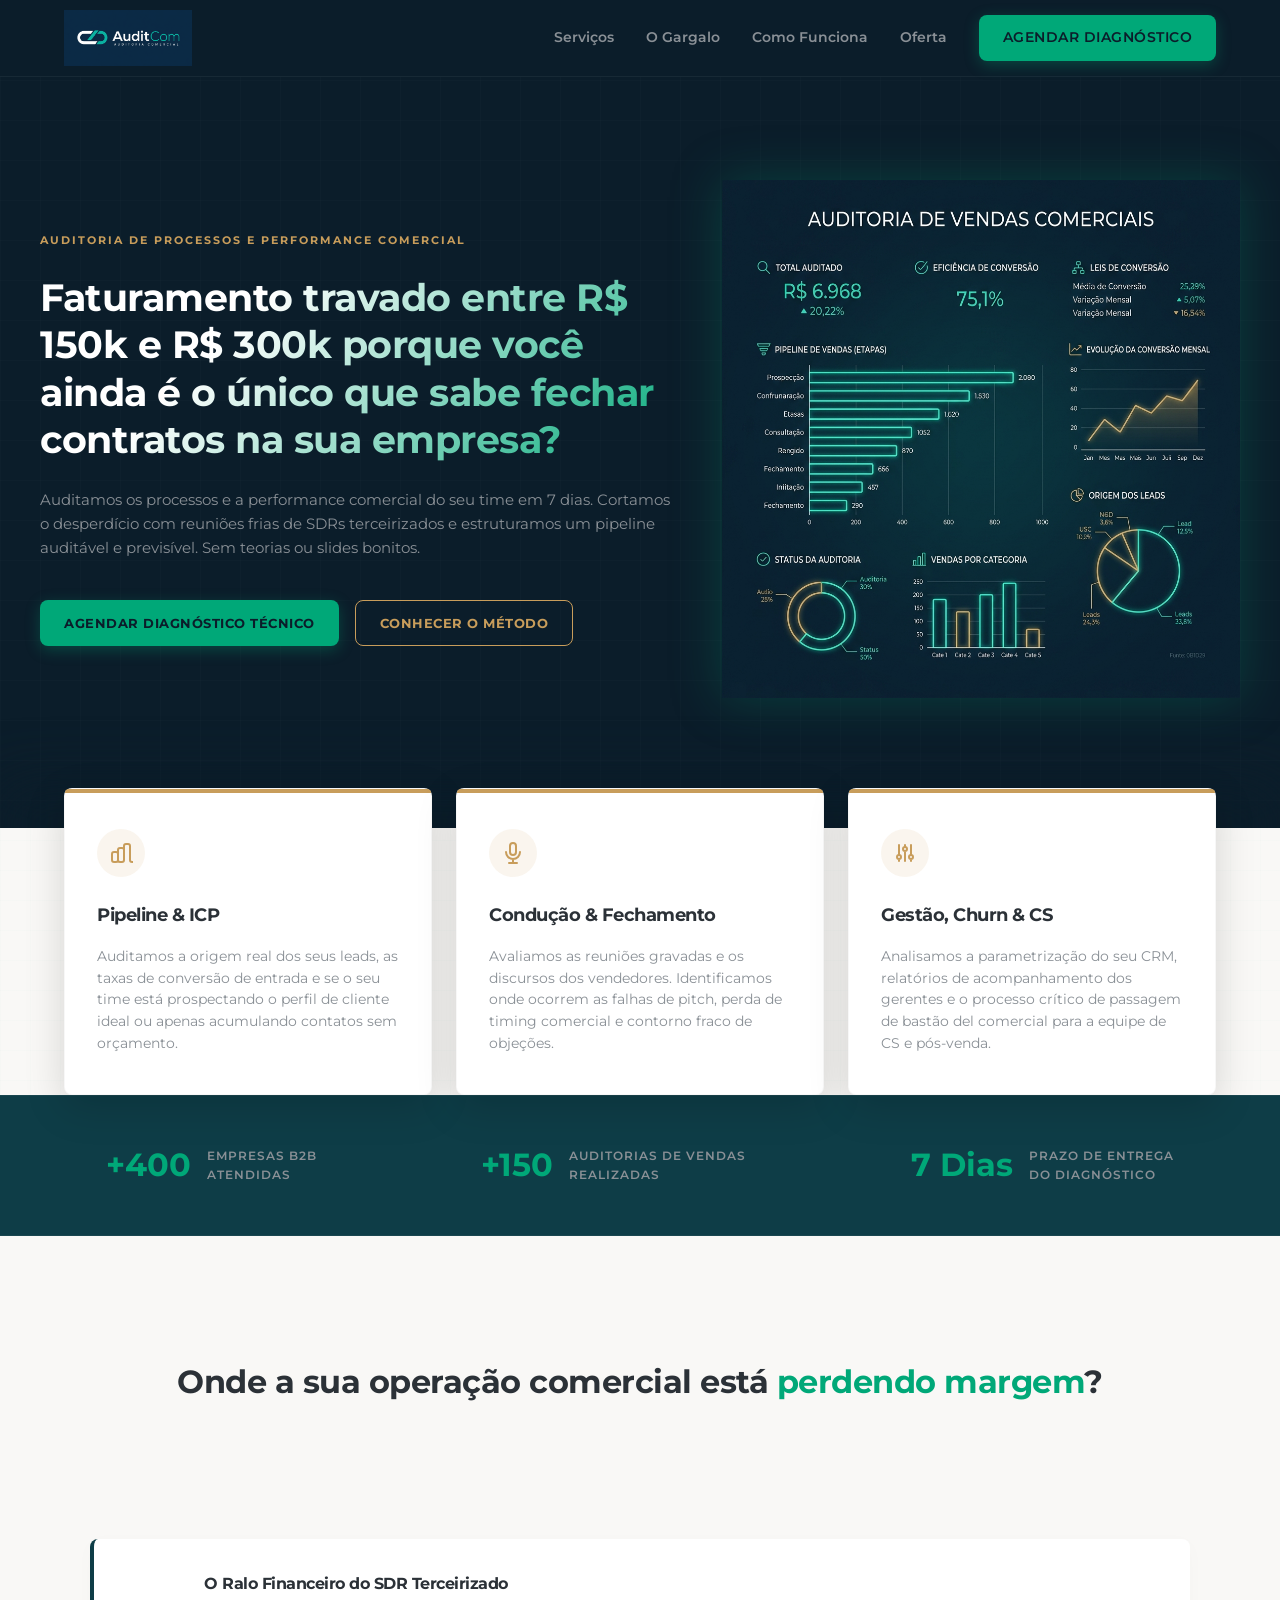
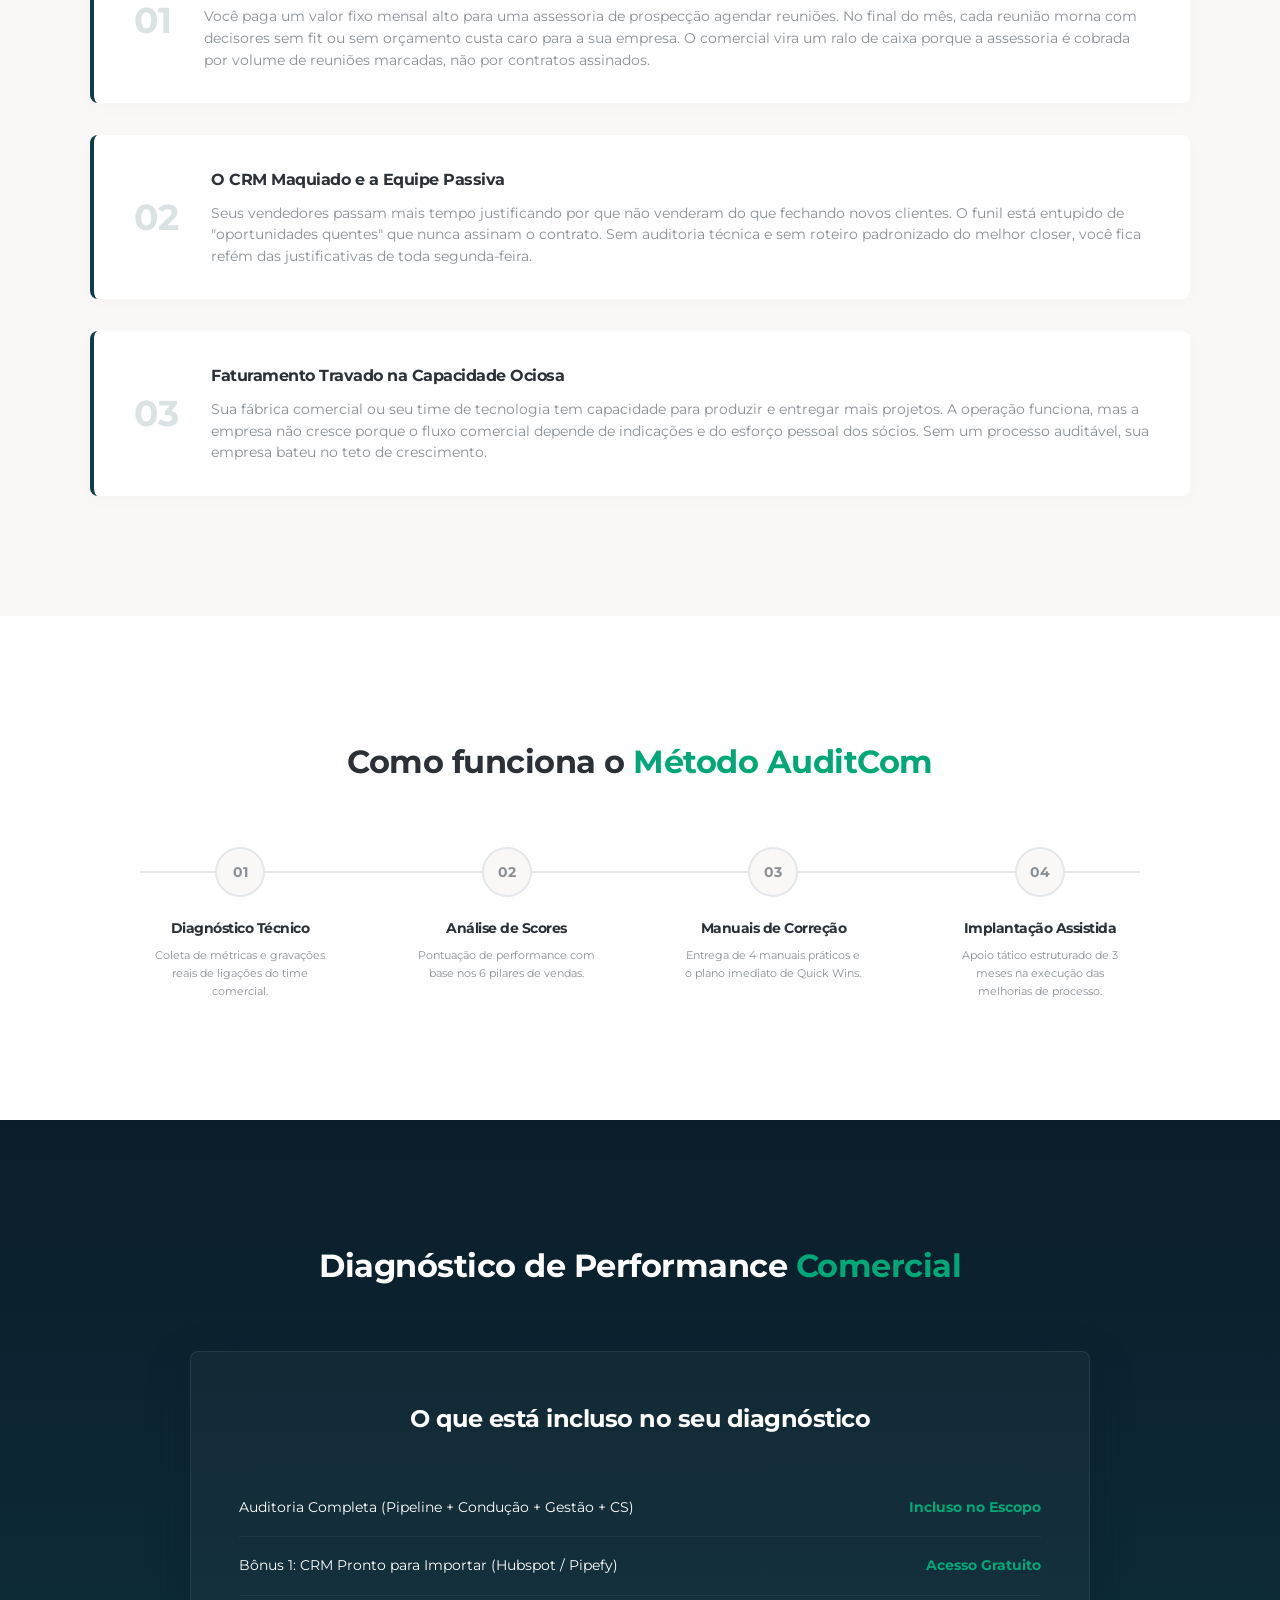
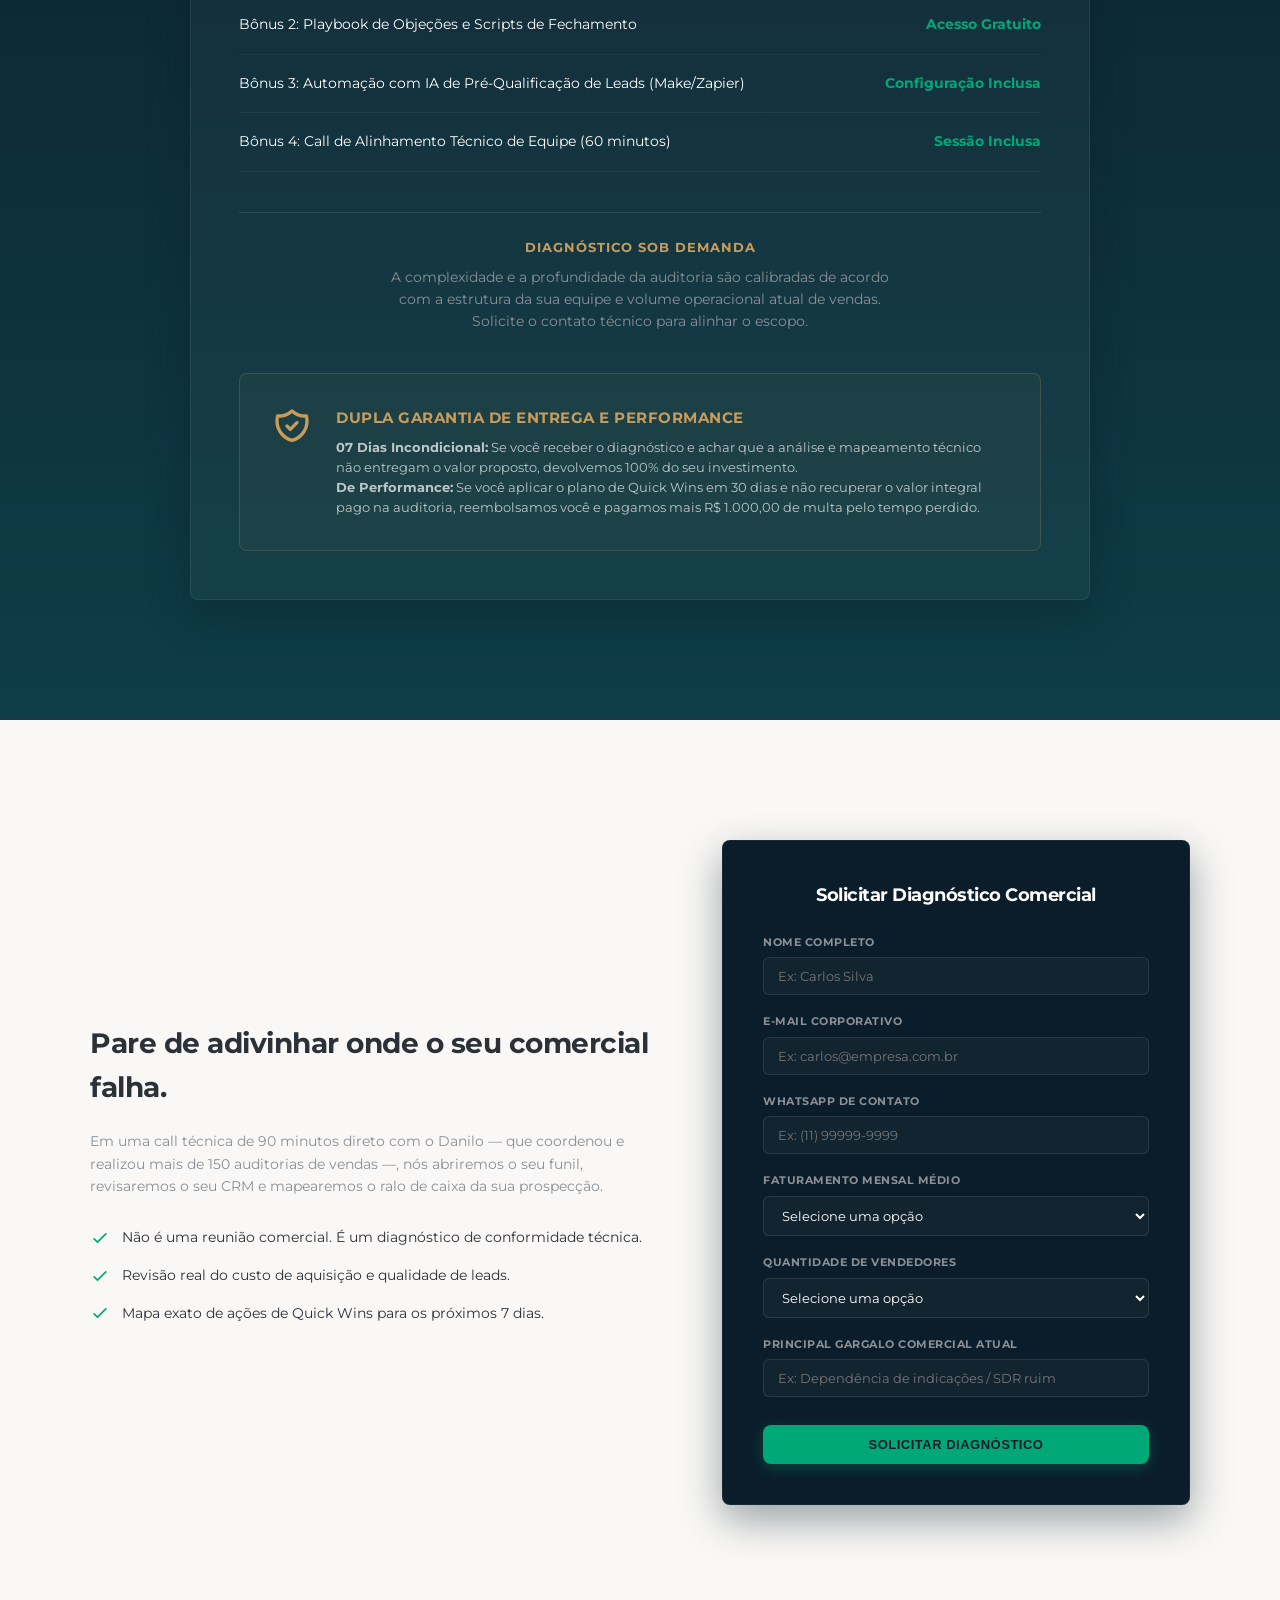
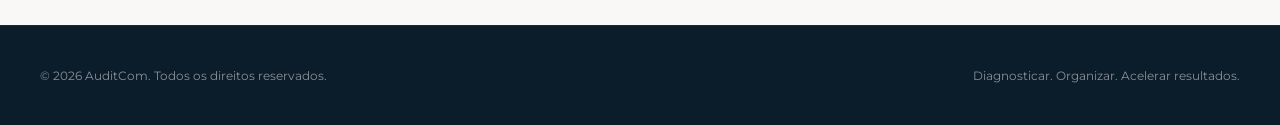
==== index.html @ b8640eee "deploy: producao vercel - site na raiz" ====
<!DOCTYPE html>
<html lang="pt-BR">
<head>
  <meta charset="UTF-8">
  <meta name="viewport" content="width=device-width, initial-scale=1.0">
  <title>AuditCom — Diagnosticar. Organizar. Acelerar resultados.</title>
  <link rel="icon" type="image/png" href="simbolo_logo.png">
  <link rel="stylesheet" href="site.css">
</head>
<body class="grid-bg">

  <!-- Header -->
  <header>
    <div class="header-container">
      <a href="#" class="logo">
        <img src="logo_horizontal.png" alt="AuditCom Logo">
      </a>
      <nav class="nav-links">
        <a href="#auditorias">Serviços</a>
        <a href="#dores">O Gargalo</a>
        <a href="#metodologia">Como Funciona</a>
        <a href="#oferta">Oferta</a>
        <a href="#agendar" class="btn btn-primary">Agendar Diagnóstico</a>
      </nav>
    </div>
  </header>

  <!-- Hero Section -->
  <section class="hero" id="home">
    <div class="hero-grid">
      <div class="hero-content">
        <div class="hero-tag">Auditoria de Processos e Performance Comercial</div>
        <h1 class="text-gradient">Faturamento travado entre R$ 150k e R$ 300k porque você ainda é o único que sabe fechar contratos na sua empresa?</h1>
        <p>Auditamos os processos e a performance comercial do seu time em 7 dias. Cortamos o desperdício com reuniões frias de SDRs terceirizados e estruturamos um pipeline auditável e previsível. Sem teorias ou slides bonitos.</p>
        <div style="display: flex; gap: 16px; flex-wrap: wrap;">
          <a href="#agendar" class="btn btn-primary">Agendar Diagnóstico Técnico</a>
          <a href="#metodologia" class="btn btn-premium">Conhecer o Método</a>
        </div>
      </div>
      <div class="hero-image-container">
        <div class="hero-image-glow"></div>
        <img src="painel_comercial.png" alt="Painel Comercial AuditCom" class="hero-image">
      </div>
    </div>
    <div class="hero-transition-blur"></div>
  </section>

  <!-- Seção 2: Cards de Auditorias (Features) -->
  <div class="features-container" id="auditorias">
    <div class="features-grid">
      <div class="feature-card">
        <div class="feature-icon">
          <svg width="24" height="24" fill="none" stroke="currentColor" stroke-width="2" viewBox="0 0 24 24">
            <path stroke-linecap="round" stroke-linejoin="round" d="M9 19v-6a2 2 0 00-2-2H5a2 2 0 00-2 2v6a2 2 0 002 2h2a2 2 0 002-2zm0 0V9a2 2 0 012-2h2a2 2 0 012 2v10m-6 0a2 2 0 002 2h2a2 2 0 002-2m0 0V5a2 2 0 012-2h2a2 2 0 012 2v14a2 2 0 002 2h2a2 2 0 002-2"/>
          </svg>
        </div>
        <h3>Pipeline & ICP</h3>
        <p>Auditamos a origem real dos seus leads, as taxas de conversão de entrada e se o seu time está prospectando o perfil de cliente ideal ou apenas acumulando contatos sem orçamento.</p>
      </div>
      
      <div class="feature-card">
        <div class="feature-icon">
          <svg width="24" height="24" fill="none" stroke="currentColor" stroke-width="2" viewBox="0 0 24 24">
            <path stroke-linecap="round" stroke-linejoin="round" d="M19 11a7 7 0 01-7 7m0 0a7 7 0 01-7-7m7 7v4m0 0H8m4 0h4m-4-8a3 3 0 01-3-3V5a3 3 0 116 0v6a3 3 0 01-3 3z"/>
          </svg>
        </div>
        <h3>Condução & Fechamento</h3>
        <p>Avaliamos as reuniões gravadas e os discursos dos vendedores. Identificamos onde ocorrem as falhas de pitch, perda de timing comercial e contorno fraco de objeções.</p>
      </div>

      <div class="feature-card">
        <div class="feature-icon">
          <svg width="24" height="24" fill="none" stroke="currentColor" stroke-width="2" viewBox="0 0 24 24">
            <path stroke-linecap="round" stroke-linejoin="round" d="M12 6V4m0 2a2 2 0 100 4m0-4a2 2 0 110 4m-6 8a2 2 0 100-4m0 4a2 2 0 110-4m0 4v2m0-6V4m6 6v10m6-2a2 2 0 100-4m0 4a2 2 0 110-4m0 4v2m0-6V4"/>
          </svg>
        </div>
        <h3>Gestão, Churn & CS</h3>
        <p>Analisamos a parametrização do seu CRM, relatórios de acompanhamento dos gerentes e o processo crítico de passagem de bastão del comercial para a equipe de CS e pós-venda.</p>
      </div>
    </div>
  </div>

  <!-- Seção 3: Barra de Credibilidade -->
  <div class="credibility-bar">
    <div class="credibility-container">
      <div class="credibility-item">
        <div class="credibility-num">+400</div>
        <div class="credibility-text">Empresas B2B<br>Atendidas</div>
      </div>
      <div class="credibility-item">
        <div class="credibility-num">+150</div>
        <div class="credibility-text">Auditorias de Vendas<br>Realizadas</div>
      </div>
      <div class="credibility-item">
        <div class="credibility-num">7 Dias</div>
        <div class="credibility-text">Prazo de Entrega<br>do Diagnóstico</div>
      </div>
    </div>
  </div>

  <!-- Seção 4: As Dores B2B -->
  <section class="pains" id="dores">
    <div class="pains-container">
      <div style="text-align: center; margin-bottom: 40px;">
        <h2 class="section-title">Onde a sua operação comercial está <span>perdendo margem</span>?</h2>
      </div>
      
      <div class="pain-box">
        <div class="pain-num">01</div>
        <div class="pain-content">
          <h3>O Ralo Financeiro do SDR Terceirizado</h3>
          <p>Você paga um valor fixo mensal alto para uma assessoria de prospecção agendar reuniões. No final do mês, cada reunião morna com decisores sem fit ou sem orçamento custa caro para a sua empresa. O comercial vira um ralo de caixa porque a assessoria é cobrada por volume de reuniões marcadas, não por contratos assinados.</p>
        </div>
      </div>

      <div class="pain-box">
        <div class="pain-num">02</div>
        <div class="pain-content">
          <h3>O CRM Maquiado e a Equipe Passiva</h3>
          <p>Seus vendedores passam mais tempo justificando por que não venderam do que fechando novos clientes. O funil está entupido de "oportunidades quentes" que nunca assinam o contrato. Sem auditoria técnica e sem roteiro padronizado do melhor closer, você fica refém das justificativas de toda segunda-feira.</p>
        </div>
      </div>

      <div class="pain-box">
        <div class="pain-num">03</div>
        <div class="pain-content">
          <h3>Faturamento Travado na Capacidade Ociosa</h3>
          <p>Sua fábrica comercial ou seu time de tecnologia tem capacidade para produzir e entregar mais projetos. A operação funciona, mas a empresa não cresce porque o fluxo comercial depende de indicações e do esforço pessoal dos sócios. Sem um processo auditável, sua empresa bateu no teto de crescimento.</p>
        </div>
      </div>
    </div>
  </section>

  <!-- Seção 5: Metodologia -->
  <section class="methodology" id="metodologia">
    <div style="max-width: 1200px; margin: 0 auto;">
      <h2 class="section-title">Como funciona o <span>Método AuditCom</span></h2>
      
      <div class="method-timeline">
        <div class="method-step">
          <div class="method-badge">01</div>
          <div class="method-info">
            <h4>Diagnóstico Técnico</h4>
            <p>Coleta de métricas e gravações reais de ligações do time comercial.</p>
          </div>
        </div>
        
        <div class="method-step">
          <div class="method-badge">02</div>
          <div class="method-info">
            <h4>Análise de Scores</h4>
            <p>Pontuação de performance com base nos 6 pilares de vendas.</p>
          </div>
        </div>

        <div class="method-step">
          <div class="method-badge">03</div>
          <div class="method-info">
            <h4>Manuais de Correção</h4>
            <p>Entrega de 4 manuais práticos e o plano imediato de Quick Wins.</p>
          </div>
        </div>

        <div class="method-step">
          <div class="method-badge">04</div>
          <div class="method-info">
            <h4>Implantação Assistida</h4>
            <p>Apoio tático estruturado de 3 meses na execução das melhorias de processo.</p>
          </div>
        </div>
      </div>
    </div>
  </section>

  <!-- Seção 6: Oferta Irresistível (Sem Preços) -->
  <section class="offer" id="oferta">
    <h2 class="section-title">Diagnóstico de Performance <span>Comercial</span></h2>
    <div class="offer-box">
      <div class="offer-header">
        <h3>O que está incluso no seu diagnóstico</h3>
      </div>
      <div class="offer-items">
        <div class="offer-item">
          <span>Auditoria Completa (Pipeline + Condução + Gestão + CS)</span>
          <span>Incluso no Escopo</span>
        </div>
        <div class="offer-item">
          <span>Bônus 1: CRM Pronto para Importar (Hubspot / Pipefy)</span>
          <span>Acesso Gratuito</span>
        </div>
        <div class="offer-item">
          <span>Bônus 2: Playbook de Objeções e Scripts de Fechamento</span>
          <span>Acesso Gratuito</span>
        </div>
        <div class="offer-item">
          <span>Bônus 3: Automação com IA de Pré-Qualificação de Leads (Make/Zapier)</span>
          <span>Configuração Inclusa</span>
        </div>
        <div class="offer-item">
          <span>Bônus 4: Call de Alinhamento Técnico de Equipe (60 minutos)</span>
          <span>Sessão Inclusa</span>
        </div>
      </div>
      <div class="offer-pricing">
        <div class="pricing-title">Diagnóstico Sob Demanda</div>
        <div class="pricing-desc">A complexidade e a profundidade da auditoria são calibradas de acordo com a estrutura da sua equipe e volume operacional atual de vendas. Solicite o contato técnico para alinhar o escopo.</div>
      </div>
      
      <div class="guarantee-card">
        <div class="guarantee-badge">
          <svg width="40" height="40" fill="none" stroke="currentColor" stroke-width="2" viewBox="0 0 24 24">
            <path stroke-linecap="round" stroke-linejoin="round" d="M9 12l2 2 4-4m5.618-4.016A11.955 11.955 0 0112 2.944a11.955 11.955 0 01-8.618 3.04A12.02 12.02 0 003 9c0 5.591 3.824 10.29 9 11.622 5.176-1.332 9-6.03 9-11.622 0-1.042-.133-2.052-.382-3.016z"/>
          </svg>
        </div>
        <div class="guarantee-info">
          <h4>Dupla Garantia de Entrega e Performance</h4>
          <p><strong>07 Dias Incondicional:</strong> Se você receber o diagnóstico e achar que a análise e mapeamento técnico não entregam o valor proposto, devolvemos 100% do seu investimento.<br>
          <strong>De Performance:</strong> Se você aplicar o plano de Quick Wins em 30 dias e não recuperar o valor integral pago na auditoria, reembolsamos você e pagamos mais R$ 1.000,00 de multa pelo tempo perdido.</p>
        </div>
      </div>
    </div>
  </section>

  <!-- Seção 7: Formulário de Conversão -->
  <section class="contact" id="agendar">
    <div class="contact-container">
      <div class="contact-info">
        <h3>Pare de adivinhar onde o seu comercial falha.</h3>
        <p>Em uma call técnica de 90 minutos direto com o Danilo — que coordenou e realizou mais de 150 auditorias de vendas —, nós abriremos o seu funil, revisaremos o seu CRM e mapearemos o ralo de caixa da sua prospecção.</p>
        
        <div class="contact-bullets">
          <div class="contact-bullet">
            <svg width="20" height="20" fill="none" stroke="currentColor" stroke-width="2" viewBox="0 0 24 24">
              <path stroke-linecap="round" stroke-linejoin="round" d="M5 13l4 4L19 7"/>
            </svg>
            Não é uma reunião comercial. É um diagnóstico de conformidade técnica.
          </div>
          <div class="contact-bullet">
            <svg width="20" height="20" fill="none" stroke="currentColor" stroke-width="2" viewBox="0 0 24 24">
              <path stroke-linecap="round" stroke-linejoin="round" d="M5 13l4 4L19 7"/>
            </svg>
            Revisão real do custo de aquisição e qualidade de leads.
          </div>
          <div class="contact-bullet">
            <svg width="20" height="20" fill="none" stroke="currentColor" stroke-width="2" viewBox="0 0 24 24">
              <path stroke-linecap="round" stroke-linejoin="round" d="M5 13l4 4L19 7"/>
            </svg>
            Mapa exato de ações de Quick Wins para os próximos 7 dias.
          </div>
        </div>
      </div>

      <div class="form-box">
        <h4>Solicitar Diagnóstico Comercial</h4>
        <form id="leadForm">
          <div class="form-group">
            <label for="nome">Nome Completo</label>
            <input type="text" id="nome" class="form-input" placeholder="Ex: Carlos Silva" required>
          </div>
          <div class="form-group">
            <label for="email">E-mail Corporativo</label>
            <input type="email" id="email" class="form-input" placeholder="Ex: carlos@empresa.com.br" required>
          </div>
          <div class="form-group">
            <label for="telefone">WhatsApp de Contato</label>
            <input type="tel" id="telefone" class="form-input" placeholder="Ex: (11) 99999-9999" required>
          </div>
          <div class="form-group">
            <label for="faturamento">Faturamento Mensal Médio</label>
            <select id="faturamento" class="form-input" required>
              <option value="" disabled selected>Selecione uma opção</option>
              <option value="Até 100k">Até R$ 100.000 / mês</option>
              <option value="100k-150k">R$ 100.000 a R$ 150.000 / mês</option>
              <option value="150k-300k">R$ 150.000 a R$ 300.000 / mês</option>
              <option value="Acima de 300k">Acima de R$ 300.000 / mês</option>
            </select>
          </div>
          <div class="form-group">
            <label for="vendedores">Quantidade de Vendedores</label>
            <select id="vendedores" class="form-input" required>
              <option value="" disabled selected>Selecione uma opção</option>
              <option value="1-2">1 a 2 vendedores</option>
              <option value="3-5">3 a 5 vendedores</option>
              <option value="Mais de 5">Mais de 5 vendedores</option>
            </select>
          </div>
          <div class="form-group">
            <label for="gargalo">Principal Gargalo Comercial Atual</label>
            <input type="text" id="gargalo" class="form-input" placeholder="Ex: Dependência de indicações / SDR ruim" required>
          </div>
          
          <button type="submit" class="btn btn-primary" id="submitBtn">Solicitar Diagnóstico</button>
          <div class="form-message" id="formMessage"></div>
        </form>
      </div>
    </div>
  </section>

  <!-- Footer -->
  <footer>
    <div class="footer-container">
      <div>© 2026 AuditCom. Todos os direitos reservados.</div>
      <div>Diagnosticar. Organizar. Acelerar resultados.</div>
    </div>
  </footer>

  <script>
    document.getElementById('leadForm').addEventListener('submit', async function(e) {
      e.preventDefault();
      
      const submitBtn = document.getElementById('submitBtn');
      const formMessage = document.getElementById('formMessage');
      
      submitBtn.textContent = 'Enviando...';
      submitBtn.disabled = true;
      formMessage.className = 'form-message';
      formMessage.textContent = '';

      const leadData = {
        nome: document.getElementById('nome').value,
        email: document.getElementById('email').value,
        telefone: document.getElementById('telefone').value,
        faturamento: document.getElementById('faturamento').value,
        vendedores: document.getElementById('vendedores').value,
        gargalo: document.getElementById('gargalo').value,
        status: 'Novo',
        origem: 'Landing Page'
      };

      try {
        const response = await fetch('http://localhost:5000/api/crm/leads', {
          method: 'POST',
          headers: {
            'Content-Type': 'application/json'
          },
          body: JSON.stringify(leadData)
        });

        if (response.ok) {
          const data = await response.json();
          formMessage.classList.add('success');
          formMessage.textContent = 'Diagnóstico solicitado com sucesso! Danilo entrará em contato em breve.';
          document.getElementById('leadForm').reset();
        } else {
          formMessage.classList.add('error');
          formMessage.textContent = 'Erro ao enviar dados. Tente novamente mais tarde.';
        }
      } catch (error) {
        formMessage.classList.add('error');
        formMessage.textContent = 'Não foi possível se conectar ao servidor do CRM local.';
      } finally {
        submitBtn.textContent = 'Solicitar Diagnóstico';
        submitBtn.disabled = false;
      }
    });
  </script>
</body>
</html>
---- site.css ----
@import url('https://fonts.googleapis.com/css2?family=Montserrat:wght@400;500;600;700&display=swap');

:root {
  --color-bg-dark: #0B1D2A;       /* Azul-marinho profundo */
  --color-bg-alt: #0E3D47;        /* Azul petróleo */
  --color-bg-light: #F9F8F6;      /* Off-white premium */
  --color-accent: #00A878;        /* Verde-turquesa */
  --color-premium: #C89D5B;       /* Dourado/mostarda */
  --color-text-dark: #2B3137;     /* Cinza-chumbo */
  --color-text-muted: #8A9096;    /* Cinza médio */
  --color-text-light: #FFFFFF;    /* Branco */
  
  --font-main: 'Montserrat', sans-serif;
  --radius: 8px;
  --transition: all 0.3s cubic-bezier(0.4, 0, 0.2, 1);
  --shadow: 0 12px 40px rgba(0, 0, 0, 0.15);
  --shadow-dark: 0 15px 40px rgba(11, 29, 42, 0.4);
}

/* Reset Global */
* {
  box-sizing: border-box;
  margin: 0;
  padding: 0;
}

html {
  scroll-behavior: smooth;
}

body {
  font-family: var(--font-main);
  background-color: var(--color-bg-light);
  color: var(--color-text-dark);
  line-height: 1.6;
  overflow-x: hidden;
}

/* Tipografia */
h1, h2, h3, h4 {
  font-weight: 700;
  letter-spacing: -0.5px;
}

.text-gradient {
  background: linear-gradient(135deg, var(--color-text-light) 30%, var(--color-accent) 100%);
  -webkit-background-clip: text;
  -webkit-text-fill-color: transparent;
}

/* Padrão de Grade Discreta */
.grid-bg {
  background-image: linear-gradient(rgba(0, 168, 120, 0.012) 1px, transparent 1px),
                    linear-gradient(90deg, rgba(0, 168, 120, 0.012) 1px, transparent 1px);
  background-size: 30px 30px;
}

/* Header */
header {
  position: fixed;
  top: 0;
  left: 0;
  width: 100%;
  z-index: 1000;
  background: var(--color-bg-dark); /* Sólido */
  border-bottom: 1px solid rgba(255, 255, 255, 0.05);
}

.header-container {
  max-width: 1200px;
  margin: 0 auto;
  padding: 10px 24px;
  display: flex;
  justify-content: space-between;
  align-items: center;
}

.logo {
  display: flex;
  align-items: center;
}

.logo img {
  height: 56px; /* Aumentado para maior destaque */
  width: auto;
  display: block;
  mix-blend-mode: screen; /* Transparência inteligente que elimina diferença de cor do fundo */
}

.nav-links {
  display: flex;
  align-items: center;
  gap: 32px;
}

.nav-links a {
  color: var(--color-text-muted);
  text-decoration: none;
  font-size: 13.5px;
  font-weight: 600;
  transition: var(--transition);
}

.nav-links a:hover {
  color: var(--color-text-light);
}

/* Correção de especificidade do botão de agendamento no Header */
.nav-links a.btn-primary {
  color: var(--color-bg-dark) !important; /* Texto escuro com legibilidade total */
  background-color: var(--color-accent);
}

.nav-links a.btn-primary:hover {
  background-color: #00bf88;
  color: var(--color-bg-dark) !important;
}

/* Botões */
.btn {
  display: inline-flex;
  align-items: center;
  justify-content: center;
  padding: 12px 24px;
  border-radius: var(--radius);
  font-weight: 700;
  font-size: 13px;
  text-transform: uppercase;
  letter-spacing: 0.5px;
  text-decoration: none;
  cursor: pointer;
  transition: var(--transition);
  border: none;
}

.btn-primary {
  background-color: var(--color-accent);
  color: var(--color-bg-dark); /* Texto escuro para legibilidade máxima */
  box-shadow: 0 4px 15px rgba(0, 168, 120, 0.3);
}

.btn-primary:hover {
  background-color: #00bf88;
  color: var(--color-bg-dark);
  transform: translateY(-2px);
  box-shadow: 0 6px 20px rgba(0, 168, 120, 0.4);
}

.btn-premium {
  background-color: transparent;
  color: var(--color-premium);
  border: 1px solid var(--color-premium);
}

.btn-premium:hover {
  background-color: var(--color-premium);
  color: var(--color-bg-dark);
  transform: translateY(-2px);
}

/* Seções */
section {
  padding: 120px 24px;
}

.section-title {
  font-size: 32px;
  text-align: center;
  margin-bottom: 60px;
  color: var(--color-text-dark);
}

.section-title span {
  color: var(--color-accent);
}

/* Hero Section */
.hero {
  background: var(--color-bg-dark);
  color: var(--color-text-light);
  padding: 180px 24px 130px;
  position: relative;
  overflow: hidden;
}

.hero::before {
  content: '';
  position: absolute;
  top: 0;
  left: 0;
  width: 100%;
  height: 100%;
  background-image: linear-gradient(rgba(255, 255, 255, 0.01) 1px, transparent 1px),
                    linear-gradient(90deg, rgba(255, 255, 255, 0.01) 1px, transparent 1px);
  background-size: 40px 40px;
  pointer-events: none;
}

.hero-grid {
  max-width: 1200px;
  margin: 0 auto;
  display: grid;
  grid-template-columns: 1.1fr 0.9fr;
  gap: 48px;
  align-items: center;
  position: relative;
  z-index: 10;
}

.hero-content {
  text-align: left;
}

.hero-tag {
  color: var(--color-premium);
  font-size: 11px;
  font-weight: 700;
  text-transform: uppercase;
  letter-spacing: 2px;
  margin-bottom: 24px;
}

.hero h1 {
  font-size: 38px;
  line-height: 1.25;
  margin-bottom: 24px;
}

.hero p {
  color: var(--color-text-muted);
  font-size: 15px;
  margin-bottom: 40px;
  max-width: 100%;
}

.hero-image-container {
  position: relative;
  display: flex;
  justify-content: center;
  align-items: center;
}

.hero-image-glow {
  position: absolute;
  width: 90%;
  height: 90%;
  background: radial-gradient(circle, rgba(0, 168, 120, 0.18) 0%, transparent 70%);
  filter: blur(40px);
  z-index: 1;
  pointer-events: none;
}

.hero-image {
  width: 100%;
  max-width: 520px;
  height: auto;
  position: relative;
  z-index: 2;
  display: block;
  mix-blend-mode: screen; /* Fusão perfeita que remove o fundo da imagem e integra os gráficos ao site */
  filter: drop-shadow(0 0 25px rgba(0, 168, 120, 0.25)); /* Brilho de projeção */
}

/* Transição de Blur Suave entre o Hero e o Conteúdo Claro */
.hero-transition-blur {
  position: absolute;
  bottom: -40px;
  left: 0;
  width: 100%;
  height: 80px;
  background: var(--color-bg-dark);
  filter: blur(30px);
  z-index: 5;
  pointer-events: none;
}

/* Cards de Auditorias (Flutuantes na Transição) */
.features-container {
  max-width: 1200px;
  margin: -40px auto 0;
  position: relative;
  z-index: 20;
  padding: 0 24px;
}

.features-grid {
  display: grid;
  grid-template-columns: repeat(3, 1fr);
  gap: 24px;
}

.feature-card {
  background: var(--color-text-light);
  border-radius: var(--radius);
  padding: 40px 32px;
  box-shadow: var(--shadow);
  border: 1px solid rgba(0, 0, 0, 0.03);
  position: relative;
  transition: var(--transition);
}

.feature-card:hover {
  transform: translateY(-8px);
  box-shadow: 0 20px 40px rgba(11, 29, 42, 0.1);
  border-color: rgba(0, 168, 120, 0.15);
}

.feature-card::before {
  content: '';
  position: absolute;
  top: 0;
  left: 0;
  width: 100%;
  height: 4px;
  background-color: var(--color-premium);
  border-radius: var(--radius) var(--radius) 0 0;
  transition: var(--transition);
}

.feature-card:hover::before {
  background-color: var(--color-accent);
}

.feature-icon {
  width: 48px;
  height: 48px;
  border-radius: 50%;
  background: rgba(200, 157, 91, 0.1);
  display: flex;
  align-items: center;
  justify-content: center;
  margin-bottom: 24px;
  color: var(--color-premium);
  transition: var(--transition);
}

.feature-card:hover .feature-icon {
  background: rgba(0, 168, 120, 0.1);
  color: var(--color-accent);
}

.feature-card h3 {
  font-size: 18px;
  margin-bottom: 16px;
  color: var(--color-text-dark);
}

.feature-card p {
  color: var(--color-text-muted);
  font-size: 13.5px;
}

/* Barra de Credibilidade */
.credibility-bar {
  background-color: var(--color-bg-alt);
  padding: 50px 24px;
  color: var(--color-text-light);
  border-top: 1px solid rgba(255, 255, 255, 0.05);
  border-bottom: 1px solid rgba(255, 255, 255, 0.05);
}

.credibility-container {
  max-width: 1200px;
  margin: 0 auto;
  display: flex;
  justify-content: space-around;
  align-items: center;
  flex-wrap: wrap;
  gap: 32px;
}

.credibility-item {
  display: flex;
  align-items: center;
  gap: 16px;
}

.credibility-num {
  font-size: 32px;
  font-weight: 700;
  color: var(--color-accent);
  line-height: 1;
}

.credibility-text {
  font-size: 12px;
  text-transform: uppercase;
  letter-spacing: 1px;
  font-weight: 600;
  color: var(--color-text-muted);
}

/* Seção de Dores */
.pains {
  background-color: var(--color-bg-light);
}

.pains-container {
  max-width: 1100px;
  margin: 0 auto;
  display: grid;
  grid-template-columns: 1fr;
  gap: 32px;
}

.pain-box {
  background: var(--color-text-light);
  border-radius: var(--radius);
  padding: 32px 40px;
  box-shadow: 0 4px 20px rgba(0, 0, 0, 0.02);
  border-left: 4px solid var(--color-bg-alt);
  display: flex;
  gap: 32px;
  align-items: center;
  transition: var(--transition);
}

.pain-box:hover {
  border-left-color: var(--color-accent);
  transform: translateX(5px);
}

.pain-num {
  font-size: 36px;
  font-weight: 700;
  color: rgba(14, 61, 71, 0.15);
  transition: var(--transition);
}

.pain-box:hover .pain-num {
  color: rgba(0, 168, 120, 0.2);
}

.pain-content h3 {
  font-size: 16px;
  margin-bottom: 10px;
  color: var(--color-text-dark);
}

.pain-content p {
  font-size: 13.5px;
  color: var(--color-text-muted);
}

/* Metodologia */
.methodology {
  background: var(--color-text-light);
}

.method-timeline {
  max-width: 1000px;
  margin: 60px auto 0;
  position: relative;
  display: flex;
  justify-content: space-between;
}

.method-timeline::before {
  content: '';
  position: absolute;
  top: 24px;
  left: 0;
  width: 100%;
  height: 2px;
  background-color: #E5E7EB;
  z-index: 1;
}

.method-step {
  width: 20%;
  position: relative;
  z-index: 2;
  text-align: center;
}

.method-badge {
  width: 50px;
  height: 50px;
  border-radius: 50%;
  background-color: var(--color-bg-light);
  border: 2px solid #E5E7EB;
  display: flex;
  align-items: center;
  justify-content: center;
  margin: 0 auto 20px;
  font-weight: 700;
  font-size: 14px;
  color: var(--color-text-muted);
  transition: var(--transition);
}

.method-step:hover .method-badge {
  border-color: var(--color-accent);
  background-color: var(--color-accent);
  color: var(--color-text-light);
}

.method-step h4 {
  font-size: 14px;
  margin-bottom: 8px;
  color: var(--color-text-dark);
}

.method-step p {
  font-size: 11px;
  color: var(--color-text-muted);
  padding: 0 10px;
}

/* Seção Oferta e Garantias */
.offer {
  background: linear-gradient(180deg, var(--color-bg-dark) 0%, var(--color-bg-alt) 100%);
  color: var(--color-text-light);
}

.offer .section-title {
  color: var(--color-text-light);
}

.offer-box {
  max-width: 900px;
  margin: 0 auto;
  background: rgba(255, 255, 255, 0.03);
  border: 1px solid rgba(255, 255, 255, 0.08);
  border-radius: var(--radius);
  padding: 48px;
  box-shadow: var(--shadow-dark);
}

.offer-header {
  text-align: center;
  margin-bottom: 40px;
}

.offer-header h3 {
  font-size: 24px;
  margin-bottom: 12px;
}

.offer-items {
  margin-bottom: 40px;
}

.offer-item {
  display: flex;
  justify-content: space-between;
  padding: 18px 0;
  border-bottom: 1px solid rgba(255, 255, 255, 0.05);
  font-size: 13.5px;
}

.offer-item span:first-child {
  color: var(--color-text-light);
}

.offer-item span:last-child {
  color: var(--color-accent);
  font-weight: 700;
}

.offer-pricing {
  display: flex;
  flex-direction: column;
  align-items: center;
  text-align: center;
  padding-top: 24px;
  border-top: 1px solid rgba(255, 255, 255, 0.1);
  margin-bottom: 40px;
}

.pricing-title {
  font-size: 13px;
  text-transform: uppercase;
  color: var(--color-premium);
  font-weight: 700;
  letter-spacing: 1px;
  margin-bottom: 8px;
}

.pricing-desc {
  font-size: 14px;
  color: var(--color-text-muted);
  max-width: 500px;
}

/* Garantia Card */
.guarantee-card {
  background: rgba(200, 157, 91, 0.05);
  border: 1px solid rgba(200, 157, 91, 0.2);
  border-radius: var(--radius);
  padding: 32px;
  display: flex;
  gap: 24px;
  align-items: flex-start;
}

.guarantee-badge {
  color: var(--color-premium);
  font-size: 36px;
  line-height: 1;
}

.guarantee-info h4 {
  font-size: 15px;
  color: var(--color-premium);
  margin-bottom: 8px;
  text-transform: uppercase;
  letter-spacing: 0.5px;
}

.guarantee-info p {
  font-size: 12.5px;
  color: rgba(255, 255, 255, 0.7);
}

/* Formulário de Conversão */
.contact {
  background-color: var(--color-bg-light);
}

.contact-container {
  max-width: 1100px;
  margin: 0 auto;
  display: grid;
  grid-template-columns: 1.1fr 0.9fr;
  gap: 60px;
  align-items: center;
}

.contact-info h3 {
  font-size: 28px;
  margin-bottom: 20px;
  color: var(--color-text-dark);
}

.contact-info p {
  color: var(--color-text-muted);
  font-size: 14px;
  margin-bottom: 30px;
}

.contact-bullets {
  display: flex;
  flex-direction: column;
  gap: 16px;
}

.contact-bullet {
  display: flex;
  align-items: center;
  gap: 12px;
  font-size: 13.5px;
  color: var(--color-text-dark);
}

.contact-bullet svg {
  color: var(--color-accent);
}

/* Formulário Estilizado */
.form-box {
  background: var(--color-bg-dark);
  border-radius: var(--radius);
  padding: 40px;
  box-shadow: var(--shadow-dark);
  border: 1px solid rgba(255, 255, 255, 0.05);
}

.form-box h4 {
  color: var(--color-text-light);
  font-size: 18px;
  margin-bottom: 24px;
  text-align: center;
}

.form-group {
  margin-bottom: 18px;
}

.form-group label {
  display: block;
  font-size: 11px;
  text-transform: uppercase;
  color: var(--color-text-muted);
  font-weight: 700;
  letter-spacing: 0.5px;
  margin-bottom: 6px;
}

.form-input {
  width: 100%;
  background: rgba(255, 255, 255, 0.03);
  border: 1px solid rgba(255, 255, 255, 0.1);
  border-radius: 6px;
  padding: 10px 14px;
  color: var(--color-text-light);
  font-family: var(--font-main);
  font-size: 13px;
  transition: var(--transition);
}

.form-input:focus {
  outline: none;
  border-color: var(--color-accent);
  background: rgba(255, 255, 255, 0.05);
}

select.form-input option {
  background-color: var(--color-bg-dark);
  color: var(--color-text-light);
}

.form-box .btn {
  width: 100%;
  margin-top: 10px;
}

.form-message {
  margin-top: 16px;
  font-size: 12px;
  text-align: center;
  display: none;
}

.form-message.success {
  color: var(--color-accent);
  display: block;
}

.form-message.error {
  color: #EF4444;
  display: block;
}

/* Footer */
footer {
  background-color: var(--color-bg-dark);
  padding: 40px 24px;
  border-top: 1px solid rgba(255, 255, 255, 0.05);
  color: var(--color-text-muted);
}

.footer-container {
  max-width: 1200px;
  margin: 0 auto;
  display: flex;
  justify-content: space-between;
  align-items: center;
  font-size: 12px;
}

/* Responsividade */
@media (max-width: 1024px) {
  .features-grid {
    grid-template-columns: 1fr;
    gap: 20px;
  }
  .features-container {
    margin-top: -30px;
  }
  .contact-container {
    grid-template-columns: 1fr;
    gap: 40px;
  }
}

@media (max-width: 900px) {
  .hero-grid {
    grid-template-columns: 1fr;
    gap: 40px;
    text-align: center;
  }
  .hero-content {
    text-align: center;
  }
  .hero h1 {
    text-align: center;
    font-size: 32px;
  }
  .hero p {
    text-align: center;
  }
  .hero-image-container {
    margin-top: 20px;
  }
}

@media (max-width: 768px) {
  .method-timeline {
    flex-direction: column;
    gap: 32px;
    align-items: flex-start;
    padding-left: 20px;
  }
  .method-timeline::before {
    width: 2px;
    height: 80%;
    left: 44px;
    top: 0;
  }
  .method-step {
    width: 100%;
    display: flex;
    text-align: left;
    align-items: center;
    gap: 16px;
  }
  .method-badge {
    margin: 0;
  }
  .method-info {
    flex: 1;
  }
  .nav-links {
    display: none;
  }
  .offer-box {
    padding: 24px;
  }
  .guarantee-card {
    flex-direction: column;
    gap: 16px;
  }
}
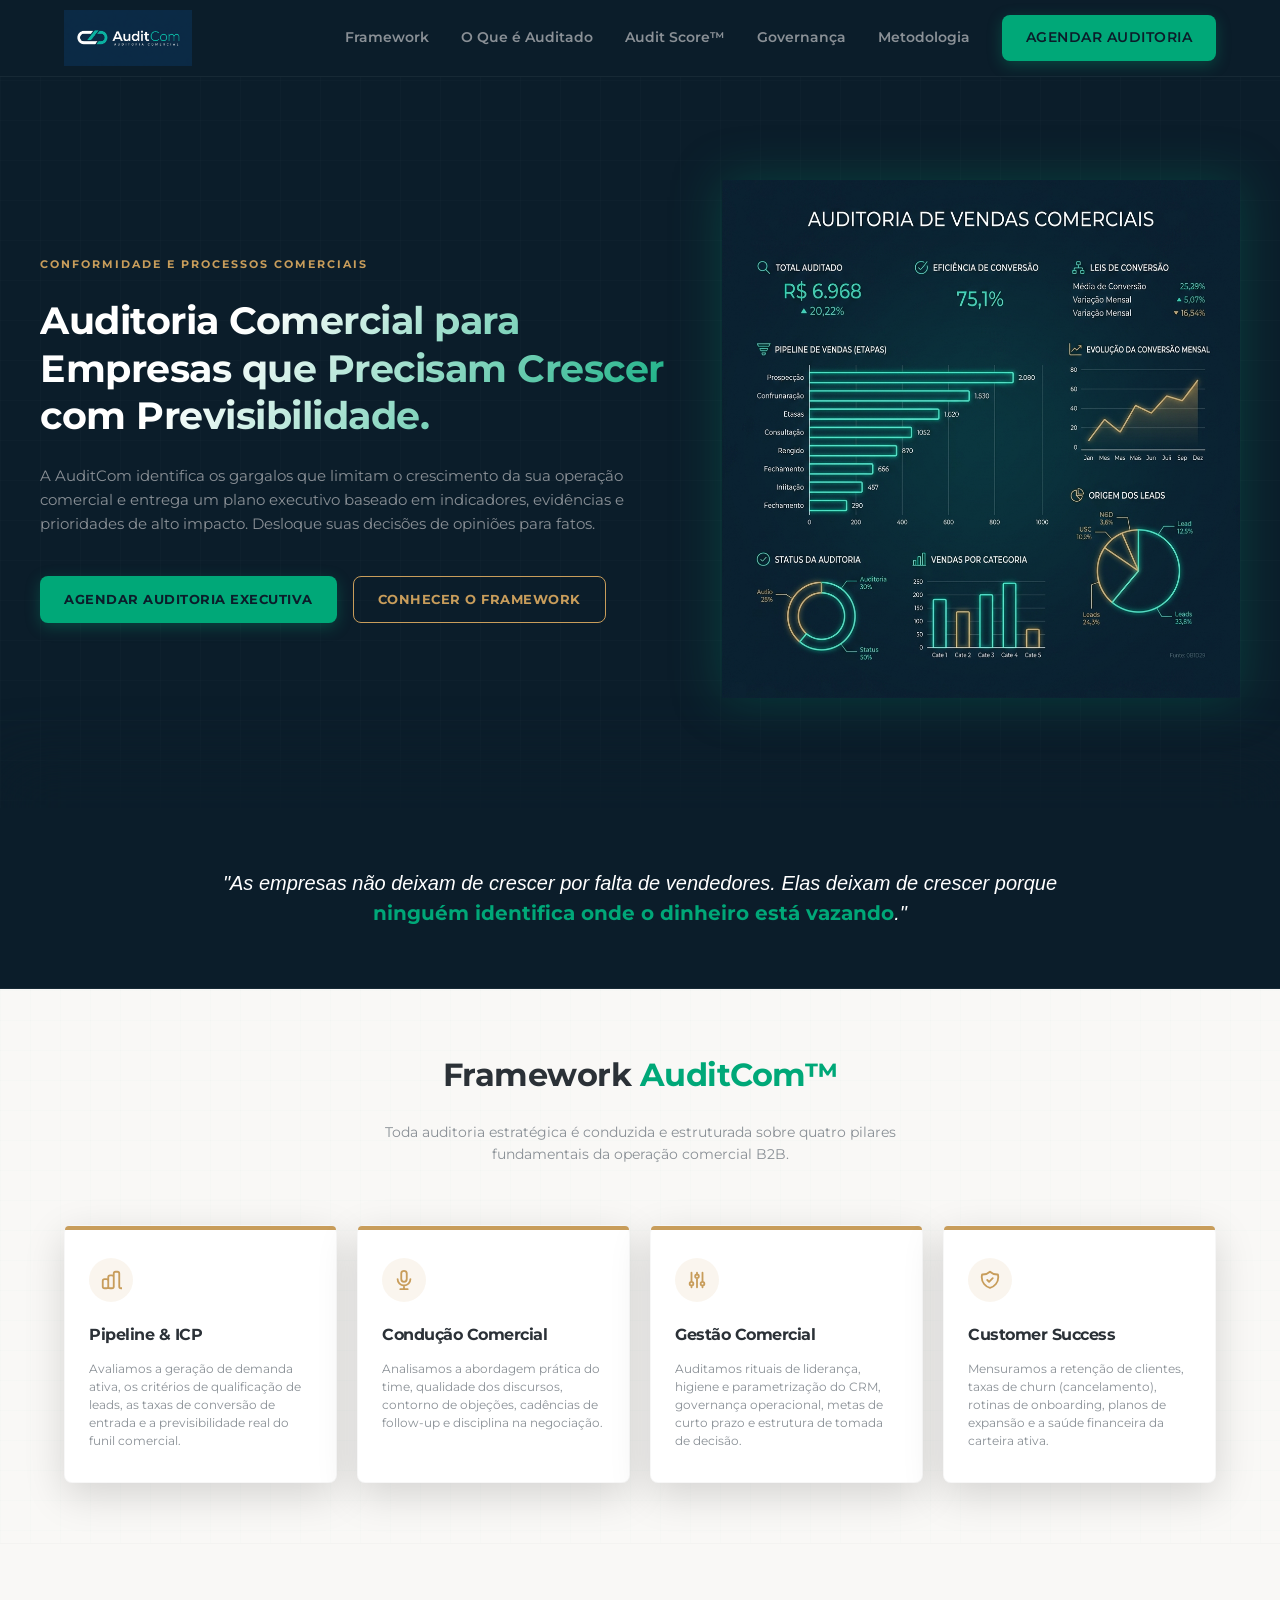
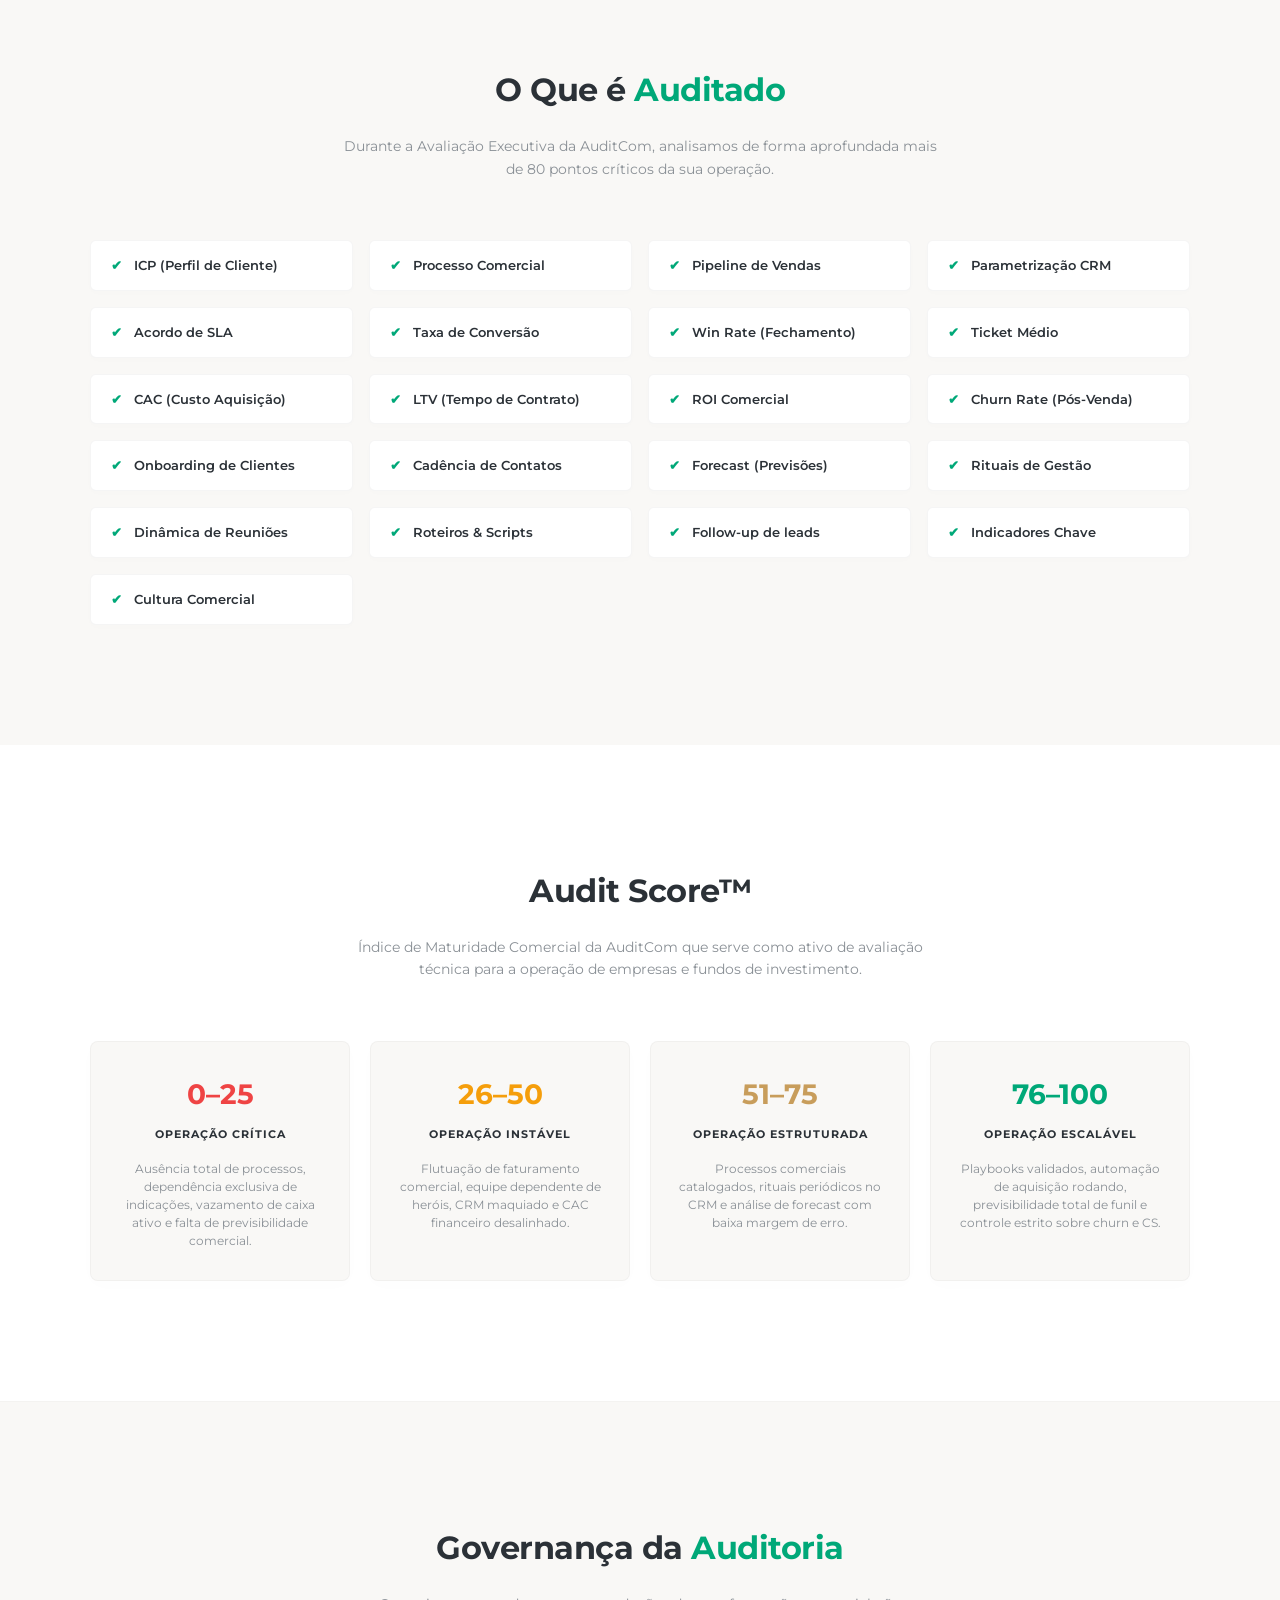
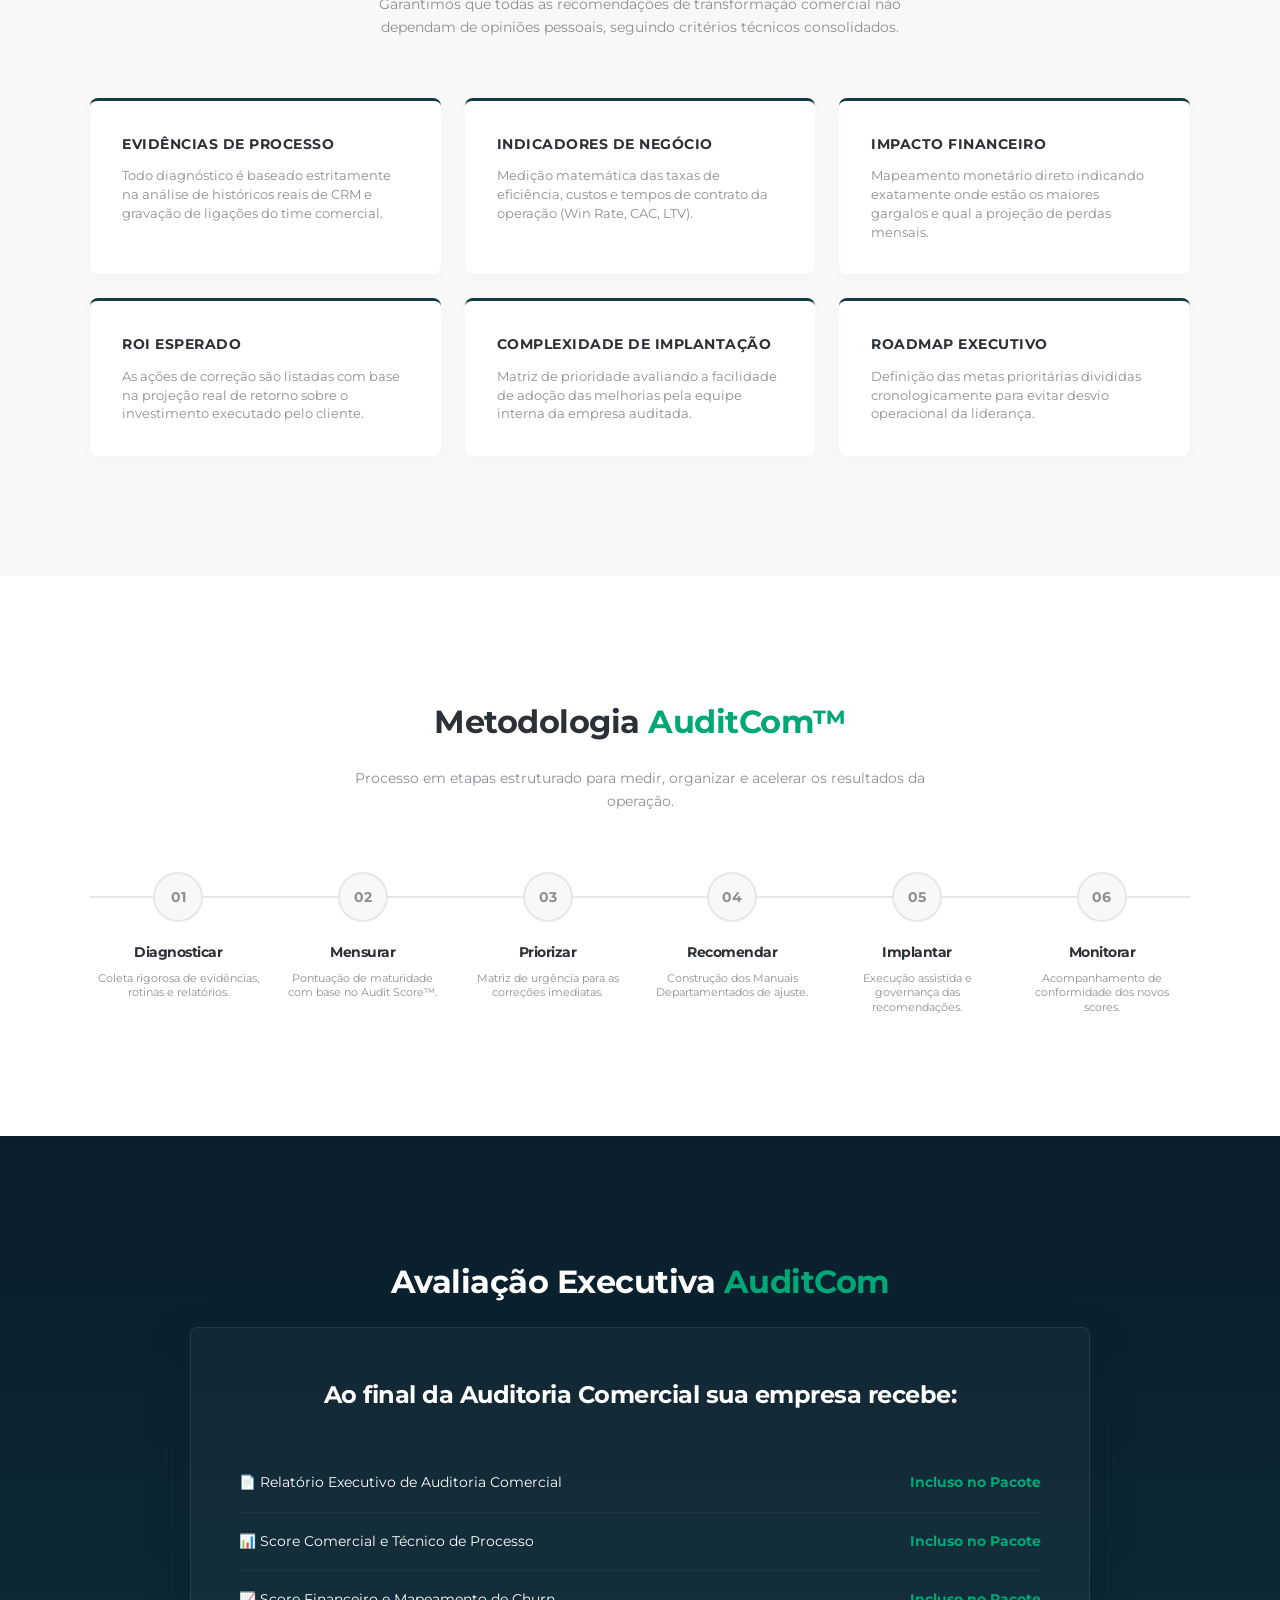
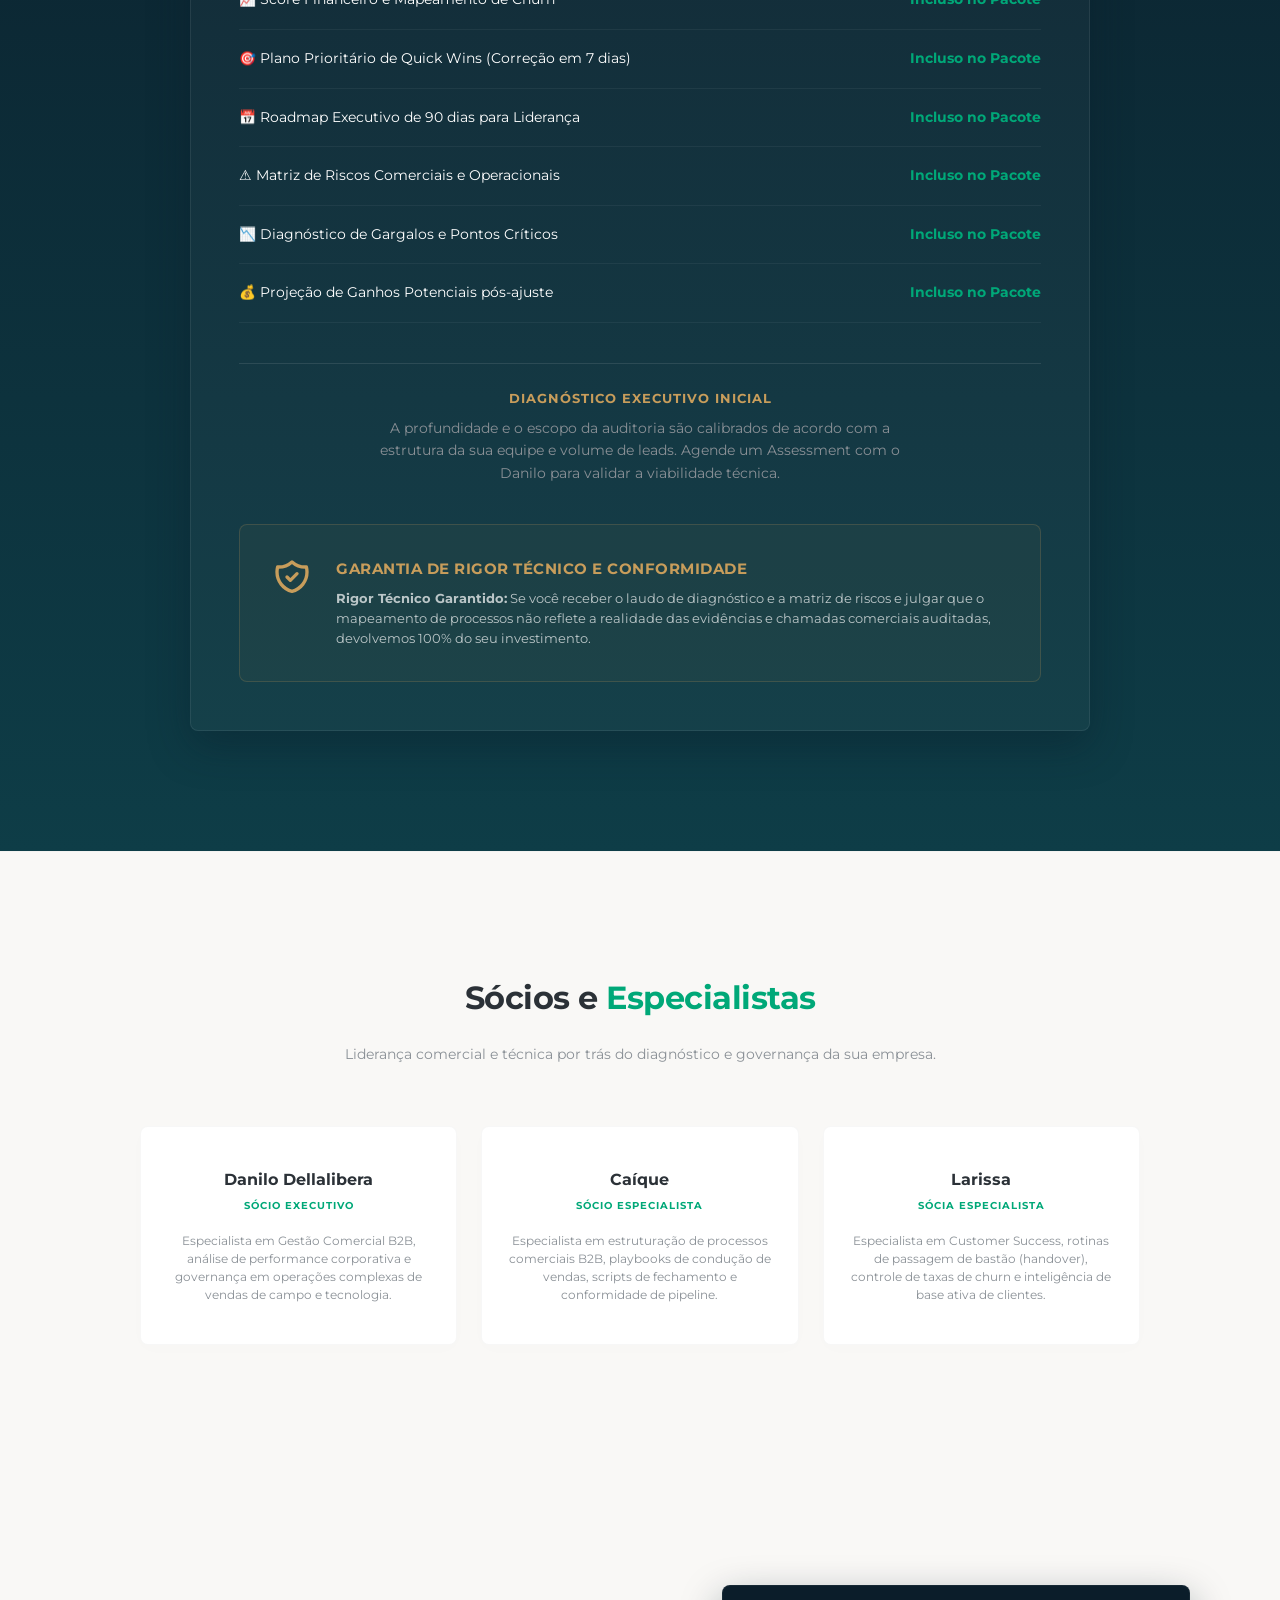
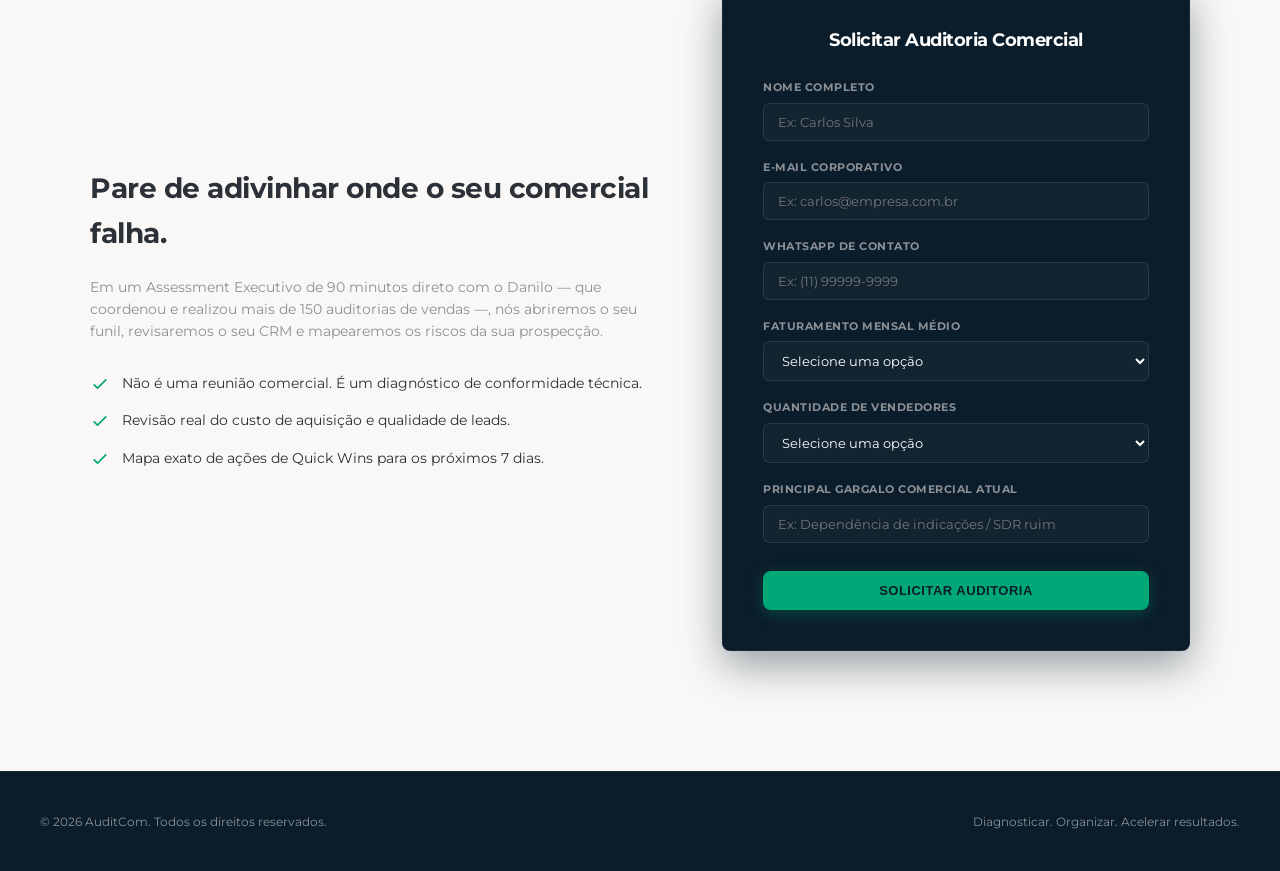
==== commit 98b802e6: "deploy: novo posicionamento corporativo na vercel" ====
--- a/index.html
+++ b/index.html
@@ -16,11 +16,12 @@
         <img src="logo_horizontal.png" alt="AuditCom Logo">
       </a>
       <nav class="nav-links">
-        <a href="#auditorias">Serviços</a>
-        <a href="#dores">O Gargalo</a>
-        <a href="#metodologia">Como Funciona</a>
-        <a href="#oferta">Oferta</a>
-        <a href="#agendar" class="btn btn-primary">Agendar Diagnóstico</a>
+        <a href="#framework">Framework</a>
+        <a href="#auditado">O Que é Auditado</a>
+        <a href="#score">Audit Score™</a>
+        <a href="#governanca">Governança</a>
+        <a href="#metodologia">Metodologia</a>
+        <a href="#agendar" class="btn btn-primary">Agendar Auditoria</a>
       </nav>
     </div>
   </header>
@@ -29,12 +30,12 @@
   <section class="hero" id="home">
     <div class="hero-grid">
       <div class="hero-content">
-        <div class="hero-tag">Auditoria de Processos e Performance Comercial</div>
-        <h1 class="text-gradient">Faturamento travado entre R$ 150k e R$ 300k porque você ainda é o único que sabe fechar contratos na sua empresa?</h1>
-        <p>Auditamos os processos e a performance comercial do seu time em 7 dias. Cortamos o desperdício com reuniões frias de SDRs terceirizados e estruturamos um pipeline auditável e previsível. Sem teorias ou slides bonitos.</p>
+        <div class="hero-tag">Conformidade e Processos Comerciais</div>
+        <h1 class="text-gradient">Auditoria Comercial para Empresas que Precisam Crescer com Previsibilidade.</h1>
+        <p>A AuditCom identifica os gargalos que limitam o crescimento da sua operação comercial e entrega um plano executivo baseado em indicadores, evidências e prioridades de alto impacto. Desloque suas decisões de opiniões para fatos.</p>
         <div style="display: flex; gap: 16px; flex-wrap: wrap;">
-          <a href="#agendar" class="btn btn-primary">Agendar Diagnóstico Técnico</a>
-          <a href="#metodologia" class="btn btn-premium">Conhecer o Método</a>
+          <a href="#agendar" class="btn btn-primary">Agendar Auditoria Executiva</a>
+          <a href="#framework" class="btn btn-premium">Conhecer o Framework</a>
         </div>
       </div>
       <div class="hero-image-container">
@@ -45,165 +46,305 @@
     <div class="hero-transition-blur"></div>
   </section>
 
-  <!-- Seção 2: Cards de Auditorias (Features) -->
-  <div class="features-container" id="auditorias">
+  <!-- Seção Quote de Consequência (Dobra do Hero) -->
+  <div class="hero-quote-section">
+    <div class="hero-quote">
+      "As empresas não deixam de crescer por falta de vendedores. Elas deixam de crescer porque <span>ninguém identifica onde o dinheiro está vazando</span>."
+    </div>
+  </div>
+
+  <!-- Seção 2: Framework AuditCom -->
+  <section class="features-container" id="framework" style="padding: 100px 24px 60px;">
+    <h2 class="section-title">Framework <span>AuditCom™</span></h2>
+    <p class="section-subtitle">Toda auditoria estratégica é conduzida e estruturada sobre quatro pilares fundamentais da operação comercial B2B.</p>
+    
     <div class="features-grid">
       <div class="feature-card">
         <div class="feature-icon">
-          <svg width="24" height="24" fill="none" stroke="currentColor" stroke-width="2" viewBox="0 0 24 24">
+          <svg width="22" height="22" fill="none" stroke="currentColor" stroke-width="2" viewBox="0 0 24 24">
             <path stroke-linecap="round" stroke-linejoin="round" d="M9 19v-6a2 2 0 00-2-2H5a2 2 0 00-2 2v6a2 2 0 002 2h2a2 2 0 002-2zm0 0V9a2 2 0 012-2h2a2 2 0 012 2v10m-6 0a2 2 0 002 2h2a2 2 0 002-2m0 0V5a2 2 0 012-2h2a2 2 0 012 2v14a2 2 0 002 2h2a2 2 0 002-2"/>
           </svg>
         </div>
         <h3>Pipeline & ICP</h3>
-        <p>Auditamos a origem real dos seus leads, as taxas de conversão de entrada e se o seu time está prospectando o perfil de cliente ideal ou apenas acumulando contatos sem orçamento.</p>
+        <p>Avaliamos a geração de demanda ativa, os critérios de qualificação de leads, as taxas de conversão de entrada e a previsibilidade real do funil comercial.</p>
       </div>
       
       <div class="feature-card">
         <div class="feature-icon">
-          <svg width="24" height="24" fill="none" stroke="currentColor" stroke-width="2" viewBox="0 0 24 24">
+          <svg width="22" height="22" fill="none" stroke="currentColor" stroke-width="2" viewBox="0 0 24 24">
             <path stroke-linecap="round" stroke-linejoin="round" d="M19 11a7 7 0 01-7 7m0 0a7 7 0 01-7-7m7 7v4m0 0H8m4 0h4m-4-8a3 3 0 01-3-3V5a3 3 0 116 0v6a3 3 0 01-3 3z"/>
           </svg>
         </div>
-        <h3>Condução & Fechamento</h3>
-        <p>Avaliamos as reuniões gravadas e os discursos dos vendedores. Identificamos onde ocorrem as falhas de pitch, perda de timing comercial e contorno fraco de objeções.</p>
+        <h3>Condução Comercial</h3>
+        <p>Analisamos a abordagem prática do time, qualidade dos discursos, contorno de objeções, cadências de follow-up e disciplina na negociação.</p>
       </div>
 
       <div class="feature-card">
         <div class="feature-icon">
-          <svg width="24" height="24" fill="none" stroke="currentColor" stroke-width="2" viewBox="0 0 24 24">
+          <svg width="22" height="22" fill="none" stroke="currentColor" stroke-width="2" viewBox="0 0 24 24">
             <path stroke-linecap="round" stroke-linejoin="round" d="M12 6V4m0 2a2 2 0 100 4m0-4a2 2 0 110 4m-6 8a2 2 0 100-4m0 4a2 2 0 110-4m0 4v2m0-6V4m6 6v10m6-2a2 2 0 100-4m0 4a2 2 0 110-4m0 4v2m0-6V4"/>
           </svg>
         </div>
-        <h3>Gestão, Churn & CS</h3>
-        <p>Analisamos a parametrização do seu CRM, relatórios de acompanhamento dos gerentes e o processo crítico de passagem de bastão del comercial para a equipe de CS e pós-venda.</p>
-      </div>
-    </div>
-  </div>
-
-  <!-- Seção 3: Barra de Credibilidade -->
-  <div class="credibility-bar">
-    <div class="credibility-container">
-      <div class="credibility-item">
-        <div class="credibility-num">+400</div>
-        <div class="credibility-text">Empresas B2B<br>Atendidas</div>
-      </div>
-      <div class="credibility-item">
-        <div class="credibility-num">+150</div>
-        <div class="credibility-text">Auditorias de Vendas<br>Realizadas</div>
-      </div>
-      <div class="credibility-item">
-        <div class="credibility-num">7 Dias</div>
-        <div class="credibility-text">Prazo de Entrega<br>do Diagnóstico</div>
-      </div>
-    </div>
-  </div>
-
-  <!-- Seção 4: As Dores B2B -->
-  <section class="pains" id="dores">
-    <div class="pains-container">
-      <div style="text-align: center; margin-bottom: 40px;">
-        <h2 class="section-title">Onde a sua operação comercial está <span>perdendo margem</span>?</h2>
-      </div>
-      
-      <div class="pain-box">
-        <div class="pain-num">01</div>
-        <div class="pain-content">
-          <h3>O Ralo Financeiro do SDR Terceirizado</h3>
-          <p>Você paga um valor fixo mensal alto para uma assessoria de prospecção agendar reuniões. No final do mês, cada reunião morna com decisores sem fit ou sem orçamento custa caro para a sua empresa. O comercial vira um ralo de caixa porque a assessoria é cobrada por volume de reuniões marcadas, não por contratos assinados.</p>
-        </div>
-      </div>
-
-      <div class="pain-box">
-        <div class="pain-num">02</div>
-        <div class="pain-content">
-          <h3>O CRM Maquiado e a Equipe Passiva</h3>
-          <p>Seus vendedores passam mais tempo justificando por que não venderam do que fechando novos clientes. O funil está entupido de "oportunidades quentes" que nunca assinam o contrato. Sem auditoria técnica e sem roteiro padronizado do melhor closer, você fica refém das justificativas de toda segunda-feira.</p>
-        </div>
-      </div>
-
-      <div class="pain-box">
-        <div class="pain-num">03</div>
-        <div class="pain-content">
-          <h3>Faturamento Travado na Capacidade Ociosa</h3>
-          <p>Sua fábrica comercial ou seu time de tecnologia tem capacidade para produzir e entregar mais projetos. A operação funciona, mas a empresa não cresce porque o fluxo comercial depende de indicações e do esforço pessoal dos sócios. Sem um processo auditável, sua empresa bateu no teto de crescimento.</p>
-        </div>
-      </div>
-    </div>
-  </section>
-
-  <!-- Seção 5: Metodologia -->
+        <h3>Gestão Comercial</h3>
+        <p>Auditamos rituais de liderança, higiene e parametrização do CRM, governança operacional, metas de curto prazo e estrutura de tomada de decisão.</p>
+      </div>
+
+      <div class="feature-card">
+        <div class="feature-icon">
+          <svg width="22" height="22" fill="none" stroke="currentColor" stroke-width="2" viewBox="0 0 24 24">
+            <path stroke-linecap="round" stroke-linejoin="round" d="M9 12l2 2 4-4m5.618-4.016A11.955 11.955 0 0112 2.944a11.955 11.955 0 01-8.618 3.04A12.02 12.02 0 003 9c0 5.591 3.824 10.29 9 11.622 5.176-1.332 9-6.03 9-11.622 0-1.042-.133-2.052-.382-3.016z"/>
+          </svg>
+        </div>
+        <h3>Customer Success</h3>
+        <p>Mensuramos a retenção de clientes, taxas de churn (cancelamento), rotinas de onboarding, planos de expansão e a saúde financeira da carteira ativa.</p>
+      </div>
+    </div>
+  </section>
+
+  <!-- Seção 3: O Que é Auditado -->
+  <section class="checklist-section" id="auditado">
+    <h2 class="section-title">O Que é <span>Auditado</span></h2>
+    <p class="section-subtitle">Durante a Avaliação Executiva da AuditCom, analisamos de forma aprofundada mais de 80 pontos críticos da sua operação.</p>
+    
+    <div class="checklist-grid">
+      <div class="checklist-item">
+        <span class="checklist-icon">✔</span> ICP (Perfil de Cliente)
+      </div>
+      <div class="checklist-item">
+        <span class="checklist-icon">✔</span> Processo Comercial
+      </div>
+      <div class="checklist-item">
+        <span class="checklist-icon">✔</span> Pipeline de Vendas
+      </div>
+      <div class="checklist-item">
+        <span class="checklist-icon">✔</span> Parametrização CRM
+      </div>
+      <div class="checklist-item">
+        <span class="checklist-icon">✔</span> Acordo de SLA
+      </div>
+      <div class="checklist-item">
+        <span class="checklist-icon">✔</span> Taxa de Conversão
+      </div>
+      <div class="checklist-item">
+        <span class="checklist-icon">✔</span> Win Rate (Fechamento)
+      </div>
+      <div class="checklist-item">
+        <span class="checklist-icon">✔</span> Ticket Médio
+      </div>
+      <div class="checklist-item">
+        <span class="checklist-icon">✔</span> CAC (Custo Aquisição)
+      </div>
+      <div class="checklist-item">
+        <span class="checklist-icon">✔</span> LTV (Tempo de Contrato)
+      </div>
+      <div class="checklist-item">
+        <span class="checklist-icon">✔</span> ROI Comercial
+      </div>
+      <div class="checklist-item">
+        <span class="checklist-icon">✔</span> Churn Rate (Pós-Venda)
+      </div>
+      <div class="checklist-item">
+        <span class="checklist-icon">✔</span> Onboarding de Clientes
+      </div>
+      <div class="checklist-item">
+        <span class="checklist-icon">✔</span> Cadência de Contatos
+      </div>
+      <div class="checklist-item">
+        <span class="checklist-icon">✔</span> Forecast (Previsões)
+      </div>
+      <div class="checklist-item">
+        <span class="checklist-icon">✔</span> Rituais de Gestão
+      </div>
+      <div class="checklist-item">
+        <span class="checklist-icon">✔</span> Dinâmica de Reuniões
+      </div>
+      <div class="checklist-item">
+        <span class="checklist-icon">✔</span> Roteiros & Scripts
+      </div>
+      <div class="checklist-item">
+        <span class="checklist-icon">✔</span> Follow-up de leads
+      </div>
+      <div class="checklist-item">
+        <span class="checklist-icon">✔</span> Indicadores Chave
+      </div>
+      <div class="checklist-item">
+        <span class="checklist-icon">✔</span> Cultura Comercial
+      </div>
+    </div>
+  </section>
+
+  <!-- Seção 4: Audit Score -->
+  <section class="score-section" id="score">
+    <h2 class="section-title">Audit Score™</h2>
+    <p class="section-subtitle">Índice de Maturidade Comercial da AuditCom que serve como ativo de avaliação técnica para a operação de empresas e fundos de investimento.</p>
+    
+    <div class="score-grid">
+      <div class="score-card level-critical">
+        <div class="score-range">0–25</div>
+        <div class="score-level">Operação Crítica</div>
+        <p class="score-desc">Ausência total de processos, dependência exclusiva de indicações, vazamento de caixa ativo e falta de previsibilidade comercial.</p>
+      </div>
+      
+      <div class="score-card level-unstable">
+        <div class="score-range">26–50</div>
+        <div class="score-level">Operação Instável</div>
+        <p class="score-desc">Flutuação de faturamento comercial, equipe dependente de heróis, CRM maquiado e CAC financeiro desalinhado.</p>
+      </div>
+
+      <div class="score-card level-structured">
+        <div class="score-range">51–75</div>
+        <div class="score-level">Operação Estruturada</div>
+        <p class="score-desc">Processos comerciais catalogados, rituais periódicos no CRM e análise de forecast com baixa margem de erro.</p>
+      </div>
+
+      <div class="score-card level-scalable">
+        <div class="score-range">76–100</div>
+        <div class="score-level">Operação Escalável</div>
+        <p class="score-desc">Playbooks validados, automação de aquisição rodando, previsibilidade total de funil e controle estrito sobre churn e CS.</p>
+      </div>
+    </div>
+  </section>
+
+  <!-- Seção 5: Governança da Auditoria -->
+  <section class="governance-section" id="governanca">
+    <h2 class="section-title">Governança da <span>Auditoria</span></h2>
+    <p class="section-subtitle">Garantimos que todas as recomendações de transformação comercial não dependam de opiniões pessoais, seguindo critérios técnicos consolidados.</p>
+    
+    <div class="gov-grid">
+      <div class="gov-card">
+        <h4>Evidências de Processo</h4>
+        <p>Todo diagnóstico é baseado estritamente na análise de históricos reais de CRM e gravação de ligações do time comercial.</p>
+      </div>
+      
+      <div class="gov-card">
+        <h4>Indicadores de Negócio</h4>
+        <p>Medição matemática das taxas de eficiência, custos e tempos de contrato da operação (Win Rate, CAC, LTV).</p>
+      </div>
+
+      <div class="gov-card">
+        <h4>Impacto Financeiro</h4>
+        <p>Mapeamento monetário direto indicando exatamente onde estão os maiores gargalos e qual a projeção de perdas mensais.</p>
+      </div>
+
+      <div class="gov-card">
+        <h4>ROI Esperado</h4>
+        <p>As ações de correção são listadas com base na projeção real de retorno sobre o investimento executado pelo cliente.</p>
+      </div>
+
+      <div class="gov-card">
+        <h4>Complexidade de Implantação</h4>
+        <p>Matriz de prioridade avaliando a facilidade de adoção das melhorias pela equipe interna da empresa auditada.</p>
+      </div>
+
+      <div class="gov-card">
+        <h4>Roadmap Executivo</h4>
+        <p>Definição das metas prioritárias divididas cronologicamente para evitar desvio operacional da liderança.</p>
+      </div>
+    </div>
+  </section>
+
+  <!-- Seção 6: Metodologia -->
   <section class="methodology" id="metodologia">
     <div style="max-width: 1200px; margin: 0 auto;">
-      <h2 class="section-title">Como funciona o <span>Método AuditCom</span></h2>
+      <h2 class="section-title">Metodologia <span>AuditCom™</span></h2>
+      <p class="section-subtitle">Processo em etapas estruturado para medir, organizar e acelerar os resultados da operação.</p>
       
       <div class="method-timeline">
         <div class="method-step">
           <div class="method-badge">01</div>
           <div class="method-info">
-            <h4>Diagnóstico Técnico</h4>
-            <p>Coleta de métricas e gravações reais de ligações do time comercial.</p>
+            <h4>Diagnosticar</h4>
+            <p>Coleta rigorosa de evidências, rotinas e relatórios.</p>
           </div>
         </div>
         
         <div class="method-step">
           <div class="method-badge">02</div>
           <div class="method-info">
-            <h4>Análise de Scores</h4>
-            <p>Pontuação de performance com base nos 6 pilares de vendas.</p>
+            <h4>Mensurar</h4>
+            <p>Pontuação de maturidade com base no Audit Score™.</p>
           </div>
         </div>
 
         <div class="method-step">
           <div class="method-badge">03</div>
           <div class="method-info">
-            <h4>Manuais de Correção</h4>
-            <p>Entrega de 4 manuais práticos e o plano imediato de Quick Wins.</p>
+            <h4>Priorizar</h4>
+            <p>Matriz de urgência para as correções imediatas.</p>
           </div>
         </div>
 
         <div class="method-step">
           <div class="method-badge">04</div>
           <div class="method-info">
-            <h4>Implantação Assistida</h4>
-            <p>Apoio tático estruturado de 3 meses na execução das melhorias de processo.</p>
-          </div>
-        </div>
-      </div>
-    </div>
-  </section>
-
-  <!-- Seção 6: Oferta Irresistível (Sem Preços) -->
+            <h4>Recomendar</h4>
+            <p>Construção dos Manuais Departamentados de ajuste.</p>
+          </div>
+        </div>
+
+        <div class="method-step">
+          <div class="method-badge">05</div>
+          <div class="method-info">
+            <h4>Implantar</h4>
+            <p>Execução assistida e governança das recomendações.</p>
+          </div>
+        </div>
+
+        <div class="method-step">
+          <div class="method-badge">06</div>
+          <div class="method-info">
+            <h4>Monitorar</h4>
+            <p>Acompanhamento de conformidade dos novos scores.</p>
+          </div>
+        </div>
+      </div>
+    </div>
+  </section>
+
+  <!-- Seção 7: O Que Você Recebe (Oferta / Sem Preços) -->
   <section class="offer" id="oferta">
-    <h2 class="section-title">Diagnóstico de Performance <span>Comercial</span></h2>
+    <h2 class="section-title">Avaliação Executiva <span>AuditCom</span></h2>
     <div class="offer-box">
       <div class="offer-header">
-        <h3>O que está incluso no seu diagnóstico</h3>
+        <h3>Ao final da Auditoria Comercial sua empresa recebe:</h3>
       </div>
       <div class="offer-items">
         <div class="offer-item">
-          <span>Auditoria Completa (Pipeline + Condução + Gestão + CS)</span>
-          <span>Incluso no Escopo</span>
-        </div>
-        <div class="offer-item">
-          <span>Bônus 1: CRM Pronto para Importar (Hubspot / Pipefy)</span>
-          <span>Acesso Gratuito</span>
-        </div>
-        <div class="offer-item">
-          <span>Bônus 2: Playbook de Objeções e Scripts de Fechamento</span>
-          <span>Acesso Gratuito</span>
-        </div>
-        <div class="offer-item">
-          <span>Bônus 3: Automação com IA de Pré-Qualificação de Leads (Make/Zapier)</span>
-          <span>Configuração Inclusa</span>
-        </div>
-        <div class="offer-item">
-          <span>Bônus 4: Call de Alinhamento Técnico de Equipe (60 minutos)</span>
-          <span>Sessão Inclusa</span>
+          <span>📄 Relatório Executivo de Auditoria Comercial</span>
+          <span>Incluso no Pacote</span>
+        </div>
+        <div class="offer-item">
+          <span>📊 Score Comercial e Técnico de Processo</span>
+          <span>Incluso no Pacote</span>
+        </div>
+        <div class="offer-item">
+          <span>📈 Score Financeiro e Mapeamento de Churn</span>
+          <span>Incluso no Pacote</span>
+        </div>
+        <div class="offer-item">
+          <span>🎯 Plano Prioritário de Quick Wins (Correção em 7 dias)</span>
+          <span>Incluso no Pacote</span>
+        </div>
+        <div class="offer-item">
+          <span>📅 Roadmap Executivo de 90 dias para Liderança</span>
+          <span>Incluso no Pacote</span>
+        </div>
+        <div class="offer-item">
+          <span>⚠ Matriz de Riscos Comerciais e Operacionais</span>
+          <span>Incluso no Pacote</span>
+        </div>
+        <div class="offer-item">
+          <span>📉 Diagnóstico de Gargalos e Pontos Críticos</span>
+          <span>Incluso no Pacote</span>
+        </div>
+        <div class="offer-item">
+          <span>💰 Projeção de Ganhos Potenciais pós-ajuste</span>
+          <span>Incluso no Pacote</span>
         </div>
       </div>
       <div class="offer-pricing">
-        <div class="pricing-title">Diagnóstico Sob Demanda</div>
-        <div class="pricing-desc">A complexidade e a profundidade da auditoria são calibradas de acordo com a estrutura da sua equipe e volume operacional atual de vendas. Solicite o contato técnico para alinhar o escopo.</div>
+        <div class="pricing-title">Diagnóstico Executivo Inicial</div>
+        <div class="pricing-desc">A profundidade e o escopo da auditoria são calibrados de acordo com a estrutura da sua equipe e volume de leads. Agende um Assessment com o Danilo para validar a viabilidade técnica.</div>
       </div>
       
       <div class="guarantee-card">
@@ -213,20 +354,45 @@
           </svg>
         </div>
         <div class="guarantee-info">
-          <h4>Dupla Garantia de Entrega e Performance</h4>
-          <p><strong>07 Dias Incondicional:</strong> Se você receber o diagnóstico e achar que a análise e mapeamento técnico não entregam o valor proposto, devolvemos 100% do seu investimento.<br>
-          <strong>De Performance:</strong> Se você aplicar o plano de Quick Wins em 30 dias e não recuperar o valor integral pago na auditoria, reembolsamos você e pagamos mais R$ 1.000,00 de multa pelo tempo perdido.</p>
-        </div>
-      </div>
-    </div>
-  </section>
-
-  <!-- Seção 7: Formulário de Conversão -->
+          <h4>Garantia de Rigor Técnico e Conformidade</h4>
+          <p><strong>Rigor Técnico Garantido:</strong> Se você receber o laudo de diagnóstico e a matriz de riscos e julgar que o mapeamento de processos não reflete a realidade das evidências e chamadas comerciais auditadas, devolvemos 100% do seu investimento.</p>
+        </div>
+      </div>
+    </div>
+  </section>
+
+  <!-- Seção 8: Equipe Sócios -->
+  <section class="team-section" id="equipe">
+    <h2 class="section-title">Sócios e <span>Especialistas</span></h2>
+    <p class="section-subtitle">Liderança comercial e técnica por trás do diagnóstico e governança da sua empresa.</p>
+    
+    <div class="team-grid">
+      <div class="team-card">
+        <div class="team-name">Danilo Dellalibera</div>
+        <div class="team-role">Sócio Executivo</div>
+        <p class="team-bio">Especialista em Gestão Comercial B2B, análise de performance corporativa e governança em operações complexas de vendas de campo e tecnologia.</p>
+      </div>
+      
+      <div class="team-card">
+        <div class="team-name">Caíque</div>
+        <div class="team-role">Sócio Especialista</div>
+        <p class="team-bio">Especialista em estruturação de processos comerciais B2B, playbooks de condução de vendas, scripts de fechamento e conformidade de pipeline.</p>
+      </div>
+
+      <div class="team-card">
+        <div class="team-name">Larissa</div>
+        <div class="team-role">Sócia Especialista</div>
+        <p class="team-bio">Especialista em Customer Success, rotinas de passagem de bastão (handover), controle de taxas de churn e inteligência de base ativa de clientes.</p>
+      </div>
+    </div>
+  </section>
+
+  <!-- Seção 9: Formulário de Conversão -->
   <section class="contact" id="agendar">
     <div class="contact-container">
       <div class="contact-info">
         <h3>Pare de adivinhar onde o seu comercial falha.</h3>
-        <p>Em uma call técnica de 90 minutos direto com o Danilo — que coordenou e realizou mais de 150 auditorias de vendas —, nós abriremos o seu funil, revisaremos o seu CRM e mapearemos o ralo de caixa da sua prospecção.</p>
+        <p>Em um Assessment Executivo de 90 minutos direto com o Danilo — que coordenou e realizou mais de 150 auditorias de vendas —, nós abriremos o seu funil, revisaremos o seu CRM e mapearemos os riscos da sua prospecção.</p>
         
         <div class="contact-bullets">
           <div class="contact-bullet">
@@ -251,7 +417,7 @@
       </div>
 
       <div class="form-box">
-        <h4>Solicitar Diagnóstico Comercial</h4>
+        <h4>Solicitar Auditoria Comercial</h4>
         <form id="leadForm">
           <div class="form-group">
             <label for="nome">Nome Completo</label>
@@ -289,7 +455,7 @@
             <input type="text" id="gargalo" class="form-input" placeholder="Ex: Dependência de indicações / SDR ruim" required>
           </div>
           
-          <button type="submit" class="btn btn-primary" id="submitBtn">Solicitar Diagnóstico</button>
+          <button type="submit" class="btn btn-primary" id="submitBtn">Solicitar Auditoria</button>
           <div class="form-message" id="formMessage"></div>
         </form>
       </div>
@@ -339,7 +505,7 @@
         if (response.ok) {
           const data = await response.json();
           formMessage.classList.add('success');
-          formMessage.textContent = 'Diagnóstico solicitado com sucesso! Danilo entrará em contato em breve.';
+          formMessage.textContent = 'Auditoria solicitada com sucesso! Danilo entrará em contato em breve.';
           document.getElementById('leadForm').reset();
         } else {
           formMessage.classList.add('error');
@@ -349,7 +515,7 @@
         formMessage.classList.add('error');
         formMessage.textContent = 'Não foi possível se conectar ao servidor do CRM local.';
       } finally {
-        submitBtn.textContent = 'Solicitar Diagnóstico';
+        submitBtn.textContent = 'Solicitar Auditoria';
         submitBtn.disabled = false;
       }
     });
--- a/site.css
+++ b/site.css
@@ -81,10 +81,10 @@
 }
 
 .logo img {
-  height: 56px; /* Aumentado para maior destaque */
+  height: 56px;
   width: auto;
   display: block;
-  mix-blend-mode: screen; /* Transparência inteligente que elimina diferença de cor do fundo */
+  mix-blend-mode: screen; /* Transparência inteligente */
 }
 
 .nav-links {
@@ -105,9 +105,8 @@
   color: var(--color-text-light);
 }
 
-/* Correção de especificidade do botão de agendamento no Header */
 .nav-links a.btn-primary {
-  color: var(--color-bg-dark) !important; /* Texto escuro com legibilidade total */
+  color: var(--color-bg-dark) !important;
   background-color: var(--color-accent);
 }
 
@@ -135,7 +134,7 @@
 
 .btn-primary {
   background-color: var(--color-accent);
-  color: var(--color-bg-dark); /* Texto escuro para legibilidade máxima */
+  color: var(--color-bg-dark); /* Texto escuro */
   box-shadow: 0 4px 15px rgba(0, 168, 120, 0.3);
 }
 
@@ -166,19 +165,27 @@
 .section-title {
   font-size: 32px;
   text-align: center;
-  margin-bottom: 60px;
+  margin-bottom: 20px;
   color: var(--color-text-dark);
 }
 
 .section-title span {
   color: var(--color-accent);
+}
+
+.section-subtitle {
+  text-align: center;
+  font-size: 14px;
+  color: var(--color-text-muted);
+  max-width: 600px;
+  margin: 0 auto 60px;
 }
 
 /* Hero Section */
 .hero {
   background: var(--color-bg-dark);
   color: var(--color-text-light);
-  padding: 180px 24px 130px;
+  padding: 180px 24px 110px;
   position: relative;
   overflow: hidden;
 }
@@ -257,8 +264,34 @@
   position: relative;
   z-index: 2;
   display: block;
-  mix-blend-mode: screen; /* Fusão perfeita que remove o fundo da imagem e integra os gráficos ao site */
-  filter: drop-shadow(0 0 25px rgba(0, 168, 120, 0.25)); /* Brilho de projeção */
+  mix-blend-mode: screen; /* Fusão perfeita */
+  filter: drop-shadow(0 0 25px rgba(0, 168, 120, 0.25)); /* Brilho */
+}
+
+/* Frase da Dobra (Consequência do Danilo) */
+.hero-quote-section {
+  background-color: var(--color-bg-dark);
+  padding: 60px 24px;
+  border-bottom: 1px solid rgba(255, 255, 255, 0.05);
+  text-align: center;
+  position: relative;
+  z-index: 10;
+}
+
+.hero-quote {
+  max-width: 900px;
+  margin: 0 auto;
+  font-size: 20px;
+  font-weight: 500;
+  line-height: 1.5;
+  color: var(--color-text-light);
+  font-style: italic;
+}
+
+.hero-quote span {
+  color: var(--color-accent);
+  font-weight: 700;
+  font-style: normal;
 }
 
 /* Transição de Blur Suave entre o Hero e o Conteúdo Claro */
@@ -274,7 +307,7 @@
   pointer-events: none;
 }
 
-/* Cards de Auditorias (Flutuantes na Transição) */
+/* Cards de Auditorias (Framework AuditCom) */
 .features-container {
   max-width: 1200px;
   margin: -40px auto 0;
@@ -285,14 +318,14 @@
 
 .features-grid {
   display: grid;
-  grid-template-columns: repeat(3, 1fr);
-  gap: 24px;
+  grid-template-columns: repeat(4, 1fr);
+  gap: 20px;
 }
 
 .feature-card {
   background: var(--color-text-light);
   border-radius: var(--radius);
-  padding: 40px 32px;
+  padding: 32px 24px;
   box-shadow: var(--shadow);
   border: 1px solid rgba(0, 0, 0, 0.03);
   position: relative;
@@ -322,14 +355,14 @@
 }
 
 .feature-icon {
-  width: 48px;
-  height: 48px;
+  width: 44px;
+  height: 44px;
   border-radius: 50%;
   background: rgba(200, 157, 91, 0.1);
   display: flex;
   align-items: center;
   justify-content: center;
-  margin-bottom: 24px;
+  margin-bottom: 20px;
   color: var(--color-premium);
   transition: var(--transition);
 }
@@ -340,14 +373,147 @@
 }
 
 .feature-card h3 {
-  font-size: 18px;
+  font-size: 16px;
+  margin-bottom: 12px;
+  color: var(--color-text-dark);
+}
+
+.feature-card p {
+  color: var(--color-text-muted);
+  font-size: 12px;
+  line-height: 1.5;
+}
+
+/* Seção: O Que é Auditado */
+.checklist-section {
+  background-color: var(--color-bg-light);
+  border-top: 1px solid rgba(0,0,0,0.02);
+}
+
+.checklist-grid {
+  display: grid;
+  grid-template-columns: repeat(4, 1fr);
+  gap: 16px;
+  max-width: 1100px;
+  margin: 0 auto;
+}
+
+.checklist-item {
+  background: var(--color-text-light);
+  border: 1px solid rgba(0, 0, 0, 0.04);
+  border-radius: 6px;
+  padding: 14px 20px;
+  display: flex;
+  align-items: center;
+  gap: 12px;
+  font-size: 13px;
+  font-weight: 600;
+  color: var(--color-text-dark);
+  box-shadow: 0 2px 8px rgba(0, 0, 0, 0.01);
+}
+
+.checklist-icon {
+  color: var(--color-accent);
+  display: flex;
+  align-items: center;
+}
+
+/* Seção: Audit Score */
+.score-section {
+  background: var(--color-text-light);
+}
+
+.score-grid {
+  display: grid;
+  grid-template-columns: repeat(4, 1fr);
+  gap: 20px;
+  max-width: 1100px;
+  margin: 0 auto;
+}
+
+.score-card {
+  background: var(--color-bg-light);
+  border-radius: var(--radius);
+  padding: 30px 24px;
+  border: 1px solid rgba(0, 0, 0, 0.03);
+  box-shadow: 0 4px 20px rgba(0,0,0,0.01);
+  text-align: center;
+  position: relative;
+  transition: var(--transition);
+}
+
+.score-card:hover {
+  transform: translateY(-5px);
+  box-shadow: var(--shadow);
+  border-color: rgba(0, 168, 120, 0.1);
+}
+
+.score-range {
+  font-size: 28px;
+  font-weight: 700;
+  margin-bottom: 10px;
+}
+
+.score-card.level-critical .score-range { color: #EF4444; }
+.score-card.level-unstable .score-range { color: #F59E0B; }
+.score-card.level-structured .score-range { color: var(--color-premium); }
+.score-card.level-scalable .score-range { color: var(--color-accent); }
+
+.score-level {
+  font-size: 11px;
+  text-transform: uppercase;
+  font-weight: 700;
+  letter-spacing: 1px;
   margin-bottom: 16px;
   color: var(--color-text-dark);
 }
 
-.feature-card p {
-  color: var(--color-text-muted);
-  font-size: 13.5px;
+.score-desc {
+  font-size: 12px;
+  color: var(--color-text-muted);
+  line-height: 1.5;
+}
+
+/* Seção: Governança */
+.governance-section {
+  background-color: var(--color-bg-light);
+  border-top: 1px solid rgba(0,0,0,0.02);
+}
+
+.gov-grid {
+  display: grid;
+  grid-template-columns: repeat(3, 1fr);
+  gap: 24px;
+  max-width: 1100px;
+  margin: 0 auto;
+}
+
+.gov-card {
+  background: var(--color-text-light);
+  border-radius: var(--radius);
+  padding: 32px;
+  box-shadow: 0 4px 20px rgba(0,0,0,0.02);
+  border-top: 3px solid var(--color-bg-alt);
+  transition: var(--transition);
+}
+
+.gov-card:hover {
+  border-top-color: var(--color-accent);
+  transform: translateY(-5px);
+}
+
+.gov-card h4 {
+  font-size: 14px;
+  color: var(--color-text-dark);
+  margin-bottom: 12px;
+  text-transform: uppercase;
+  letter-spacing: 0.5px;
+}
+
+.gov-card p {
+  font-size: 12.5px;
+  color: var(--color-text-muted);
+  line-height: 1.5;
 }
 
 /* Barra de Credibilidade */
@@ -448,7 +614,7 @@
 }
 
 .method-timeline {
-  max-width: 1000px;
+  max-width: 1100px;
   margin: 60px auto 0;
   position: relative;
   display: flex;
@@ -467,7 +633,7 @@
 }
 
 .method-step {
-  width: 20%;
+  width: 16%;
   position: relative;
   z-index: 2;
   text-align: center;
@@ -496,15 +662,16 @@
 }
 
 .method-step h4 {
-  font-size: 14px;
+  font-size: 13.5px;
   margin-bottom: 8px;
   color: var(--color-text-dark);
 }
 
 .method-step p {
-  font-size: 11px;
-  color: var(--color-text-muted);
-  padding: 0 10px;
+  font-size: 10.5px;
+  color: var(--color-text-muted);
+  padding: 0 4px;
+  line-height: 1.4;
 }
 
 /* Seção Oferta e Garantias */
@@ -580,7 +747,7 @@
 .pricing-desc {
   font-size: 14px;
   color: var(--color-text-muted);
-  max-width: 500px;
+  max-width: 550px;
 }
 
 /* Garantia Card */
@@ -611,6 +778,57 @@
 .guarantee-info p {
   font-size: 12.5px;
   color: rgba(255, 255, 255, 0.7);
+}
+
+/* Seção: Equipe Sócios */
+.team-section {
+  background-color: var(--color-bg-light);
+  border-top: 1px solid rgba(0,0,0,0.02);
+}
+
+.team-grid {
+  display: grid;
+  grid-template-columns: repeat(3, 1fr);
+  gap: 24px;
+  max-width: 1000px;
+  margin: 0 auto;
+}
+
+.team-card {
+  background: var(--color-text-light);
+  border-radius: var(--radius);
+  padding: 40px 24px;
+  text-align: center;
+  border: 1px solid rgba(0, 0, 0, 0.03);
+  box-shadow: 0 4px 20px rgba(0,0,0,0.01);
+  transition: var(--transition);
+}
+
+.team-card:hover {
+  transform: translateY(-5px);
+  box-shadow: var(--shadow);
+}
+
+.team-name {
+  font-size: 16px;
+  font-weight: 700;
+  color: var(--color-text-dark);
+  margin-bottom: 6px;
+}
+
+.team-role {
+  font-size: 10px;
+  text-transform: uppercase;
+  font-weight: 700;
+  letter-spacing: 1px;
+  color: var(--color-accent);
+  margin-bottom: 18px;
+}
+
+.team-bio {
+  font-size: 12px;
+  color: var(--color-text-muted);
+  line-height: 1.5;
 }
 
 /* Formulário de Conversão */
@@ -752,11 +970,23 @@
 /* Responsividade */
 @media (max-width: 1024px) {
   .features-grid {
-    grid-template-columns: 1fr;
+    grid-template-columns: repeat(2, 1fr);
     gap: 20px;
   }
   .features-container {
     margin-top: -30px;
+  }
+  .checklist-grid {
+    grid-template-columns: repeat(3, 1fr);
+  }
+  .score-grid {
+    grid-template-columns: repeat(2, 1fr);
+  }
+  .team-grid {
+    grid-template-columns: repeat(2, 1fr);
+  }
+  .gov-grid {
+    grid-template-columns: 1fr;
   }
   .contact-container {
     grid-template-columns: 1fr;
@@ -786,6 +1016,18 @@
 }
 
 @media (max-width: 768px) {
+  .features-grid {
+    grid-template-columns: 1fr;
+  }
+  .checklist-grid {
+    grid-template-columns: repeat(2, 1fr);
+  }
+  .score-grid {
+    grid-template-columns: 1fr;
+  }
+  .team-grid {
+    grid-template-columns: 1fr;
+  }
   .method-timeline {
     flex-direction: column;
     gap: 32px;
@@ -794,7 +1036,7 @@
   }
   .method-timeline::before {
     width: 2px;
-    height: 80%;
+    height: 85%;
     left: 44px;
     top: 0;
   }
@@ -822,3 +1064,9 @@
     gap: 16px;
   }
 }
+
+@media (max-width: 480px) {
+  .checklist-grid {
+    grid-template-columns: 1fr;
+  }
+}
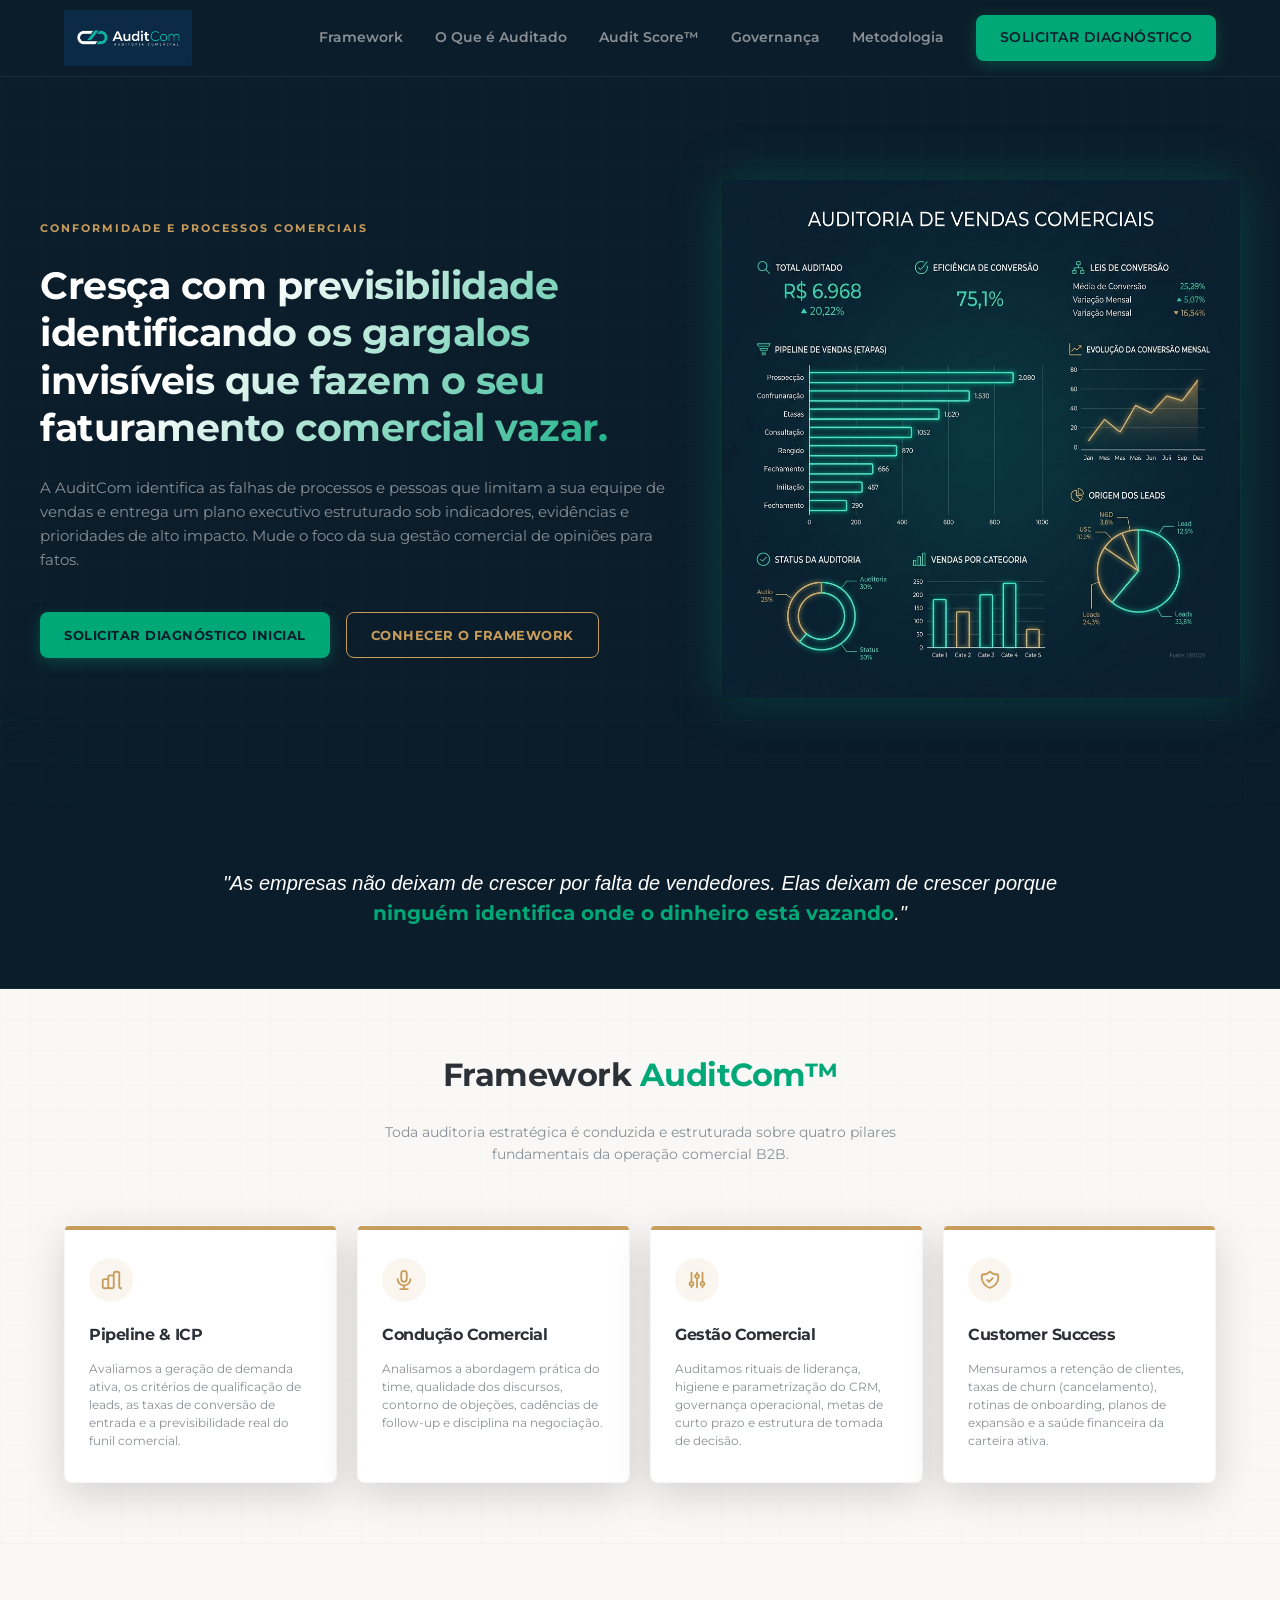
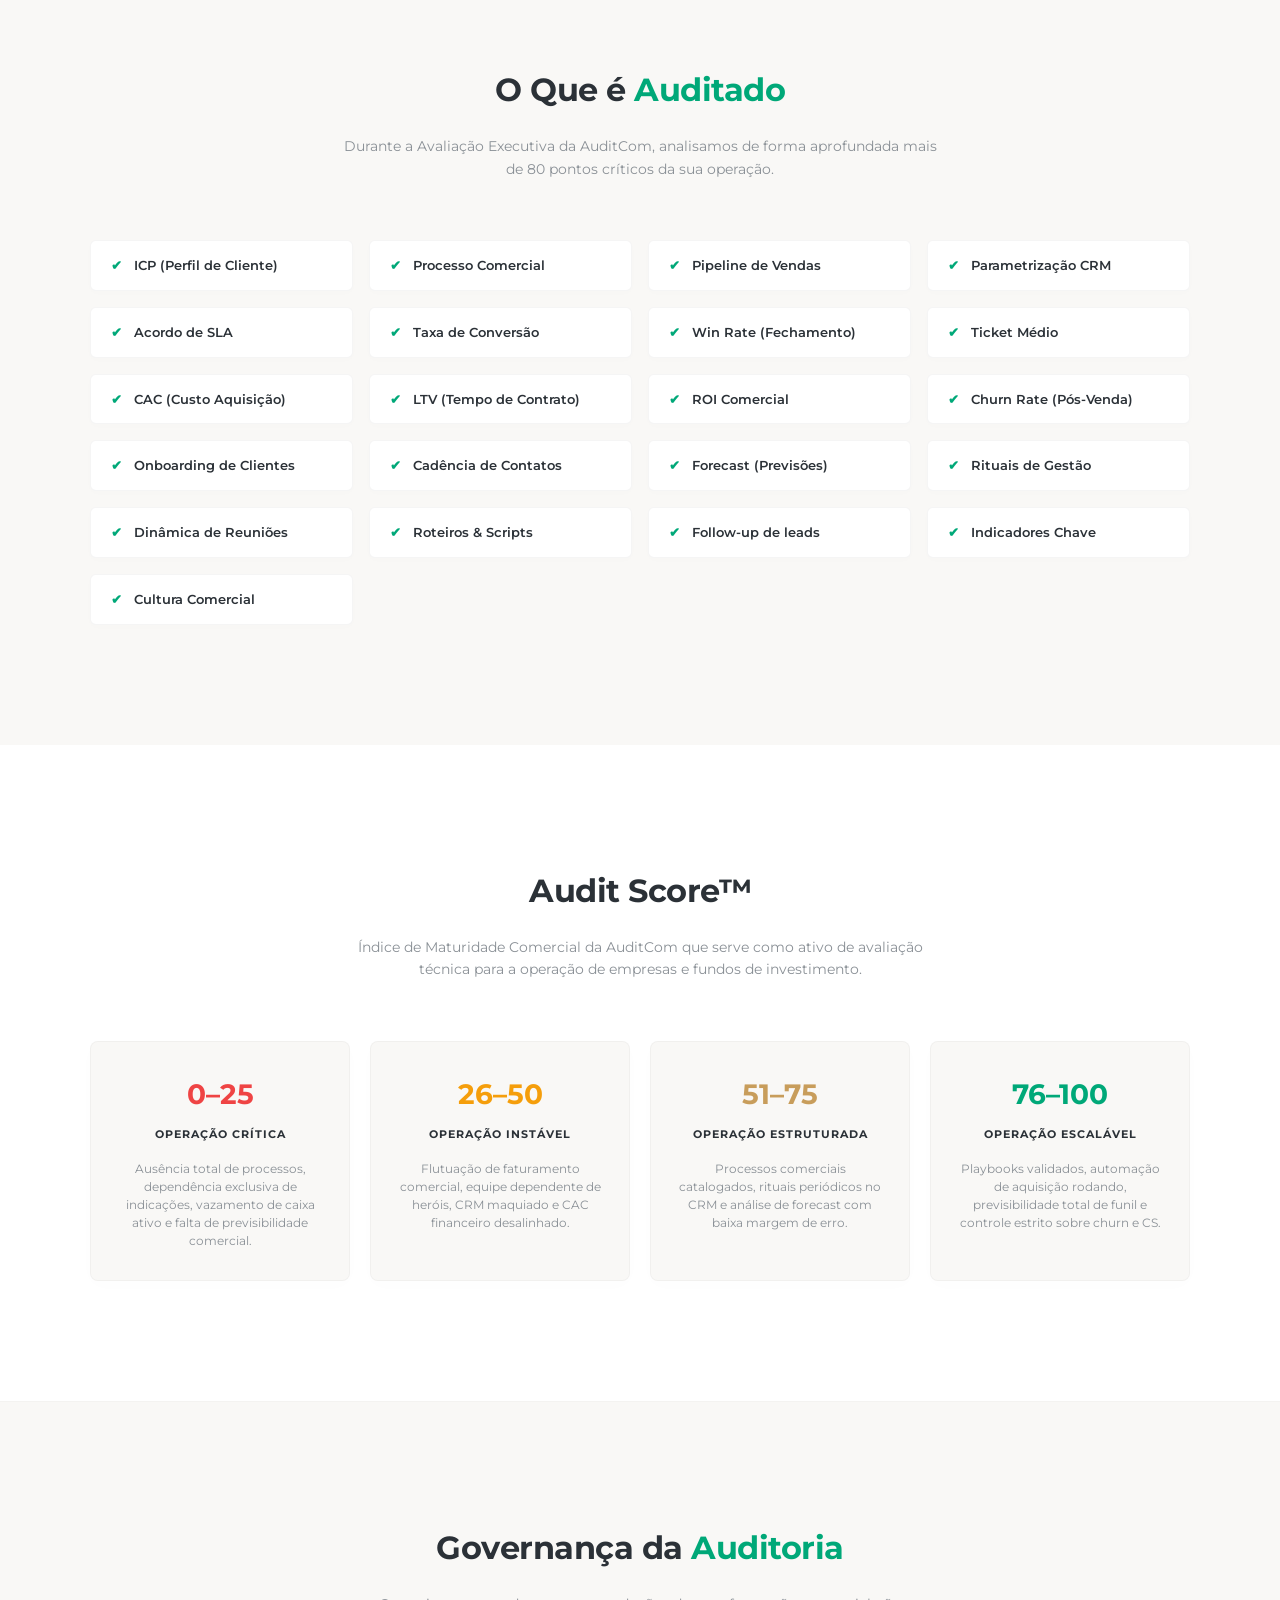
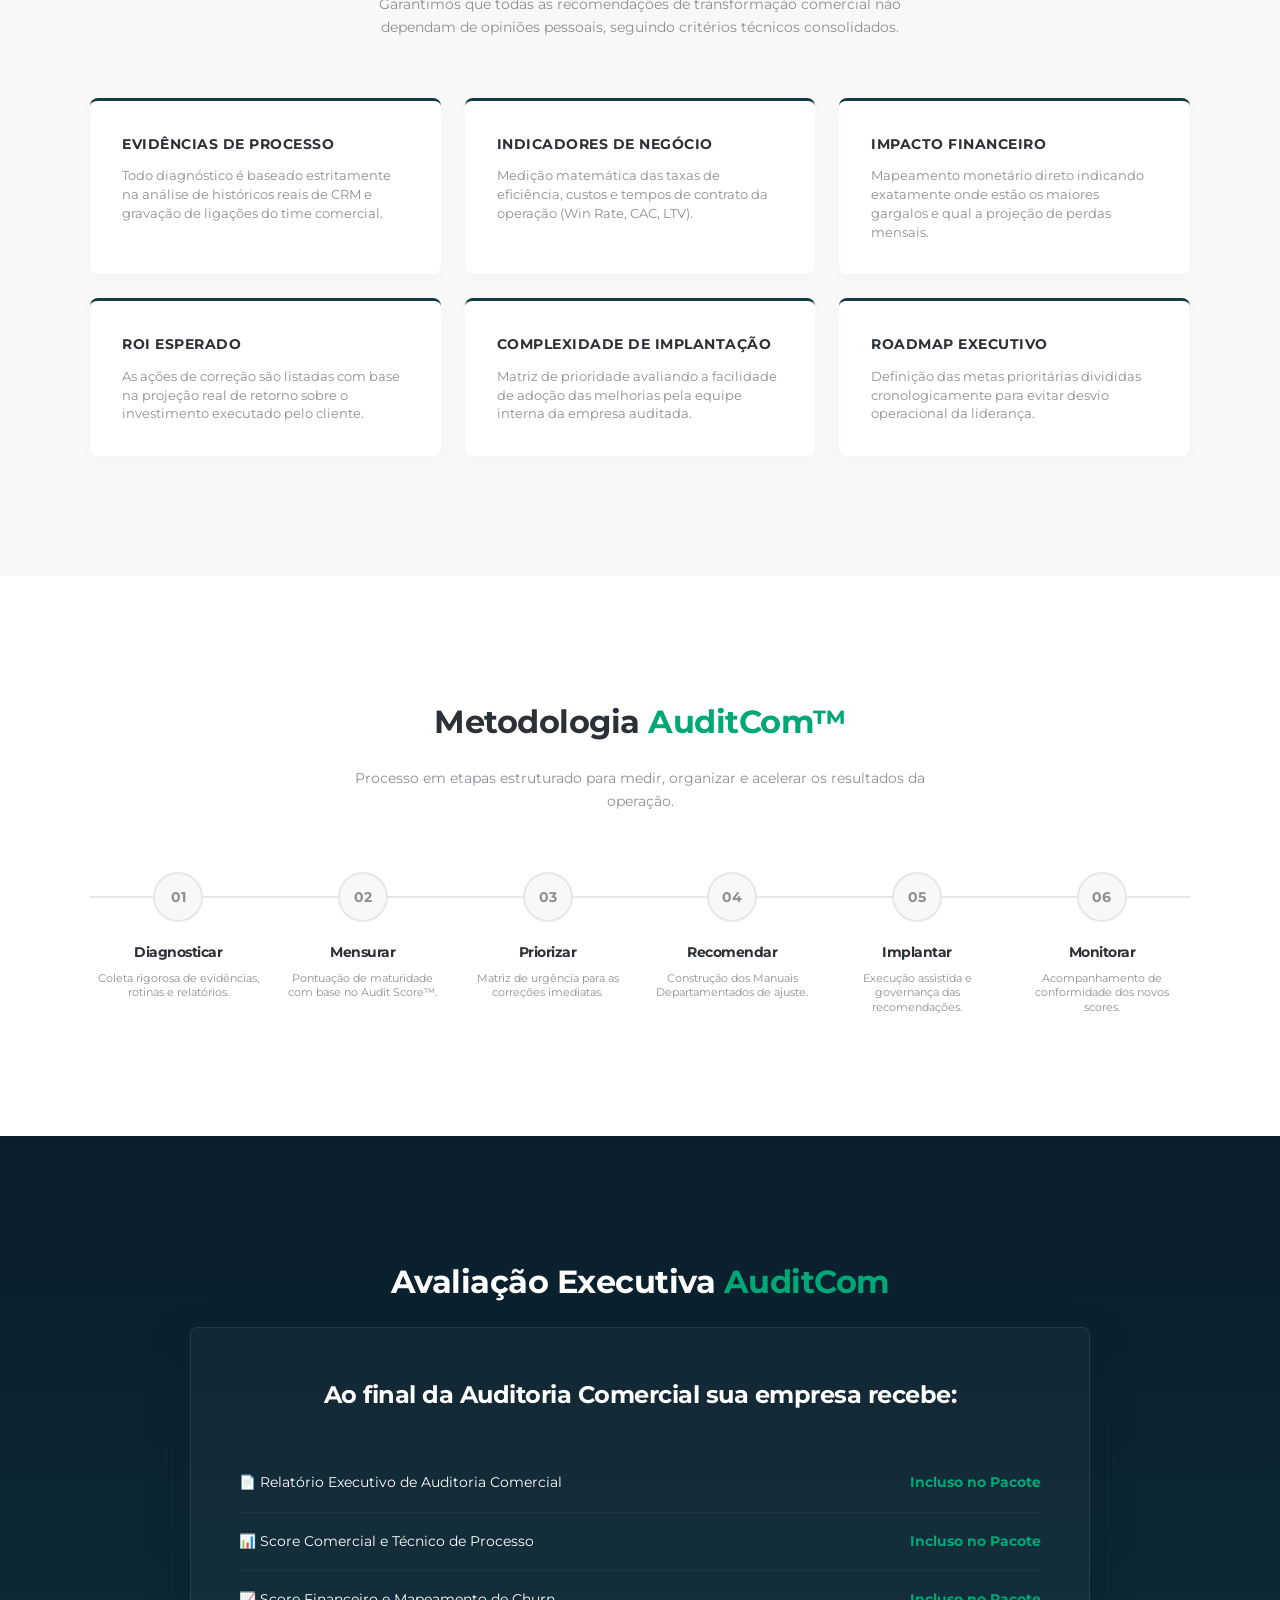
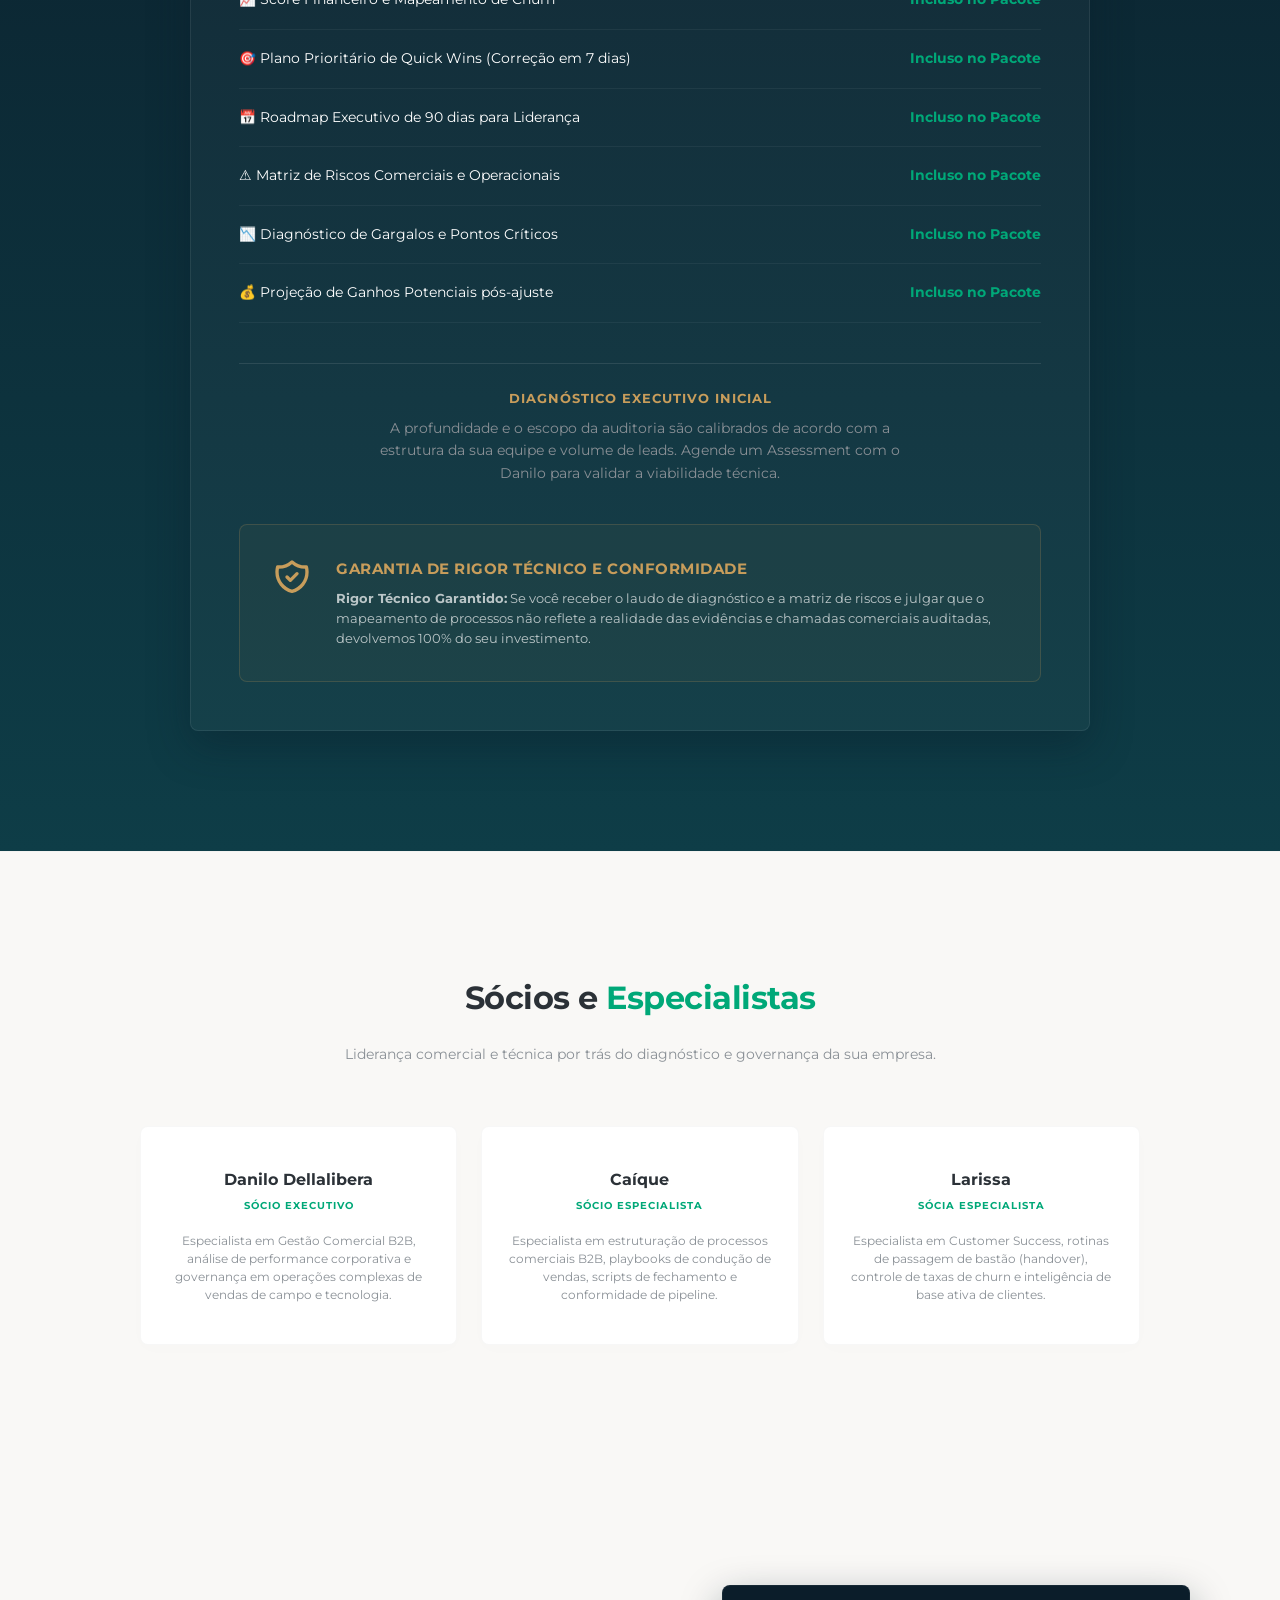
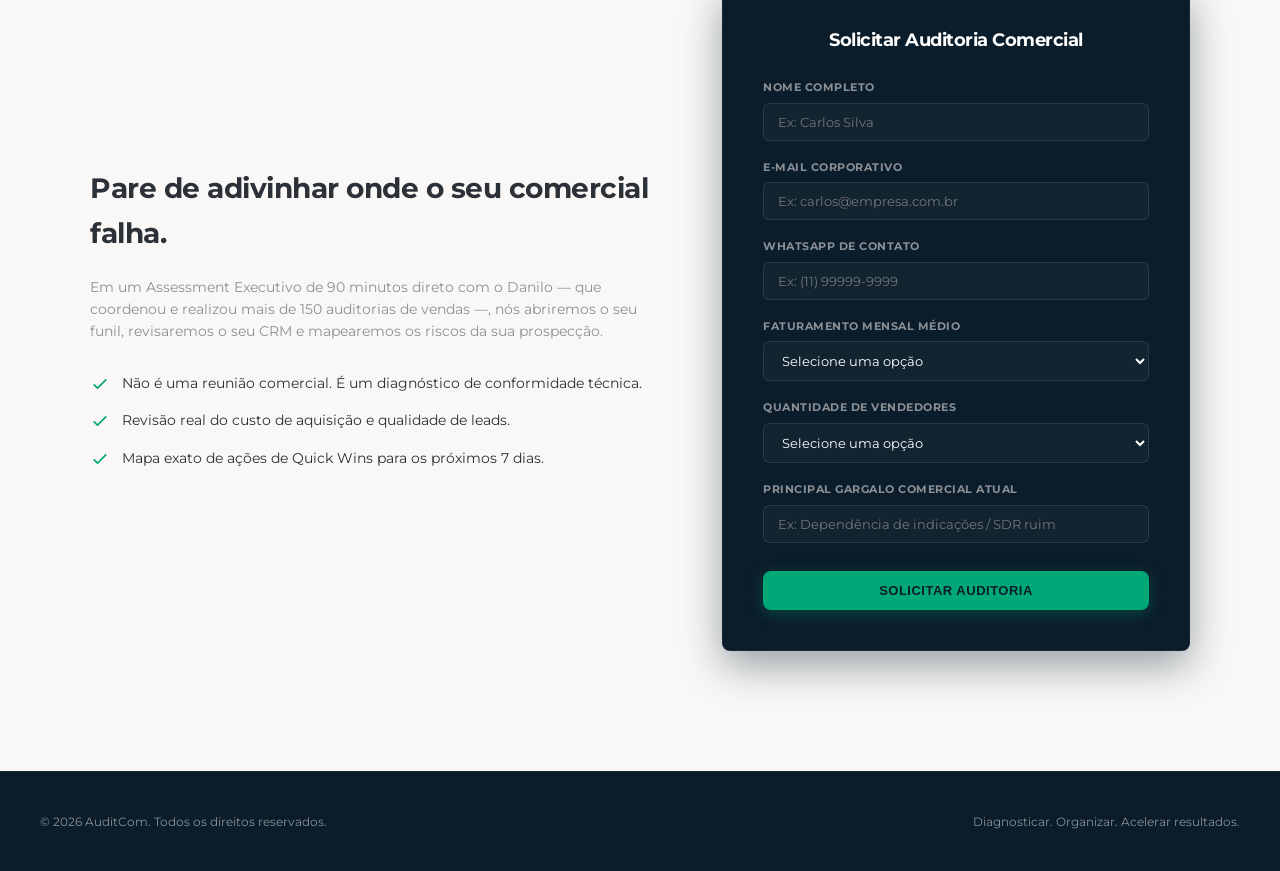
==== commit 18a3ac7c: "deploy: atualiza hero focando em consequencia na vercel" ====
--- a/index.html
+++ b/index.html
@@ -21,7 +21,7 @@
         <a href="#score">Audit Score™</a>
         <a href="#governanca">Governança</a>
         <a href="#metodologia">Metodologia</a>
-        <a href="#agendar" class="btn btn-primary">Agendar Auditoria</a>
+        <a href="#agendar" class="btn btn-primary">Solicitar Diagnóstico</a>
       </nav>
     </div>
   </header>
@@ -31,10 +31,10 @@
     <div class="hero-grid">
       <div class="hero-content">
         <div class="hero-tag">Conformidade e Processos Comerciais</div>
-        <h1 class="text-gradient">Auditoria Comercial para Empresas que Precisam Crescer com Previsibilidade.</h1>
-        <p>A AuditCom identifica os gargalos que limitam o crescimento da sua operação comercial e entrega um plano executivo baseado em indicadores, evidências e prioridades de alto impacto. Desloque suas decisões de opiniões para fatos.</p>
+        <h1 class="text-gradient">Cresça com previsibilidade identificando os gargalos invisíveis que fazem o seu faturamento comercial vazar.</h1>
+        <p>A AuditCom identifica as falhas de processos e pessoas que limitam a sua equipe de vendas e entrega um plano executivo estruturado sob indicadores, evidências e prioridades de alto impacto. Mude o foco da sua gestão comercial de opiniões para fatos.</p>
         <div style="display: flex; gap: 16px; flex-wrap: wrap;">
-          <a href="#agendar" class="btn btn-primary">Agendar Auditoria Executiva</a>
+          <a href="#agendar" class="btn btn-primary">Solicitar Diagnóstico Inicial</a>
           <a href="#framework" class="btn btn-premium">Conhecer o Framework</a>
         </div>
       </div>
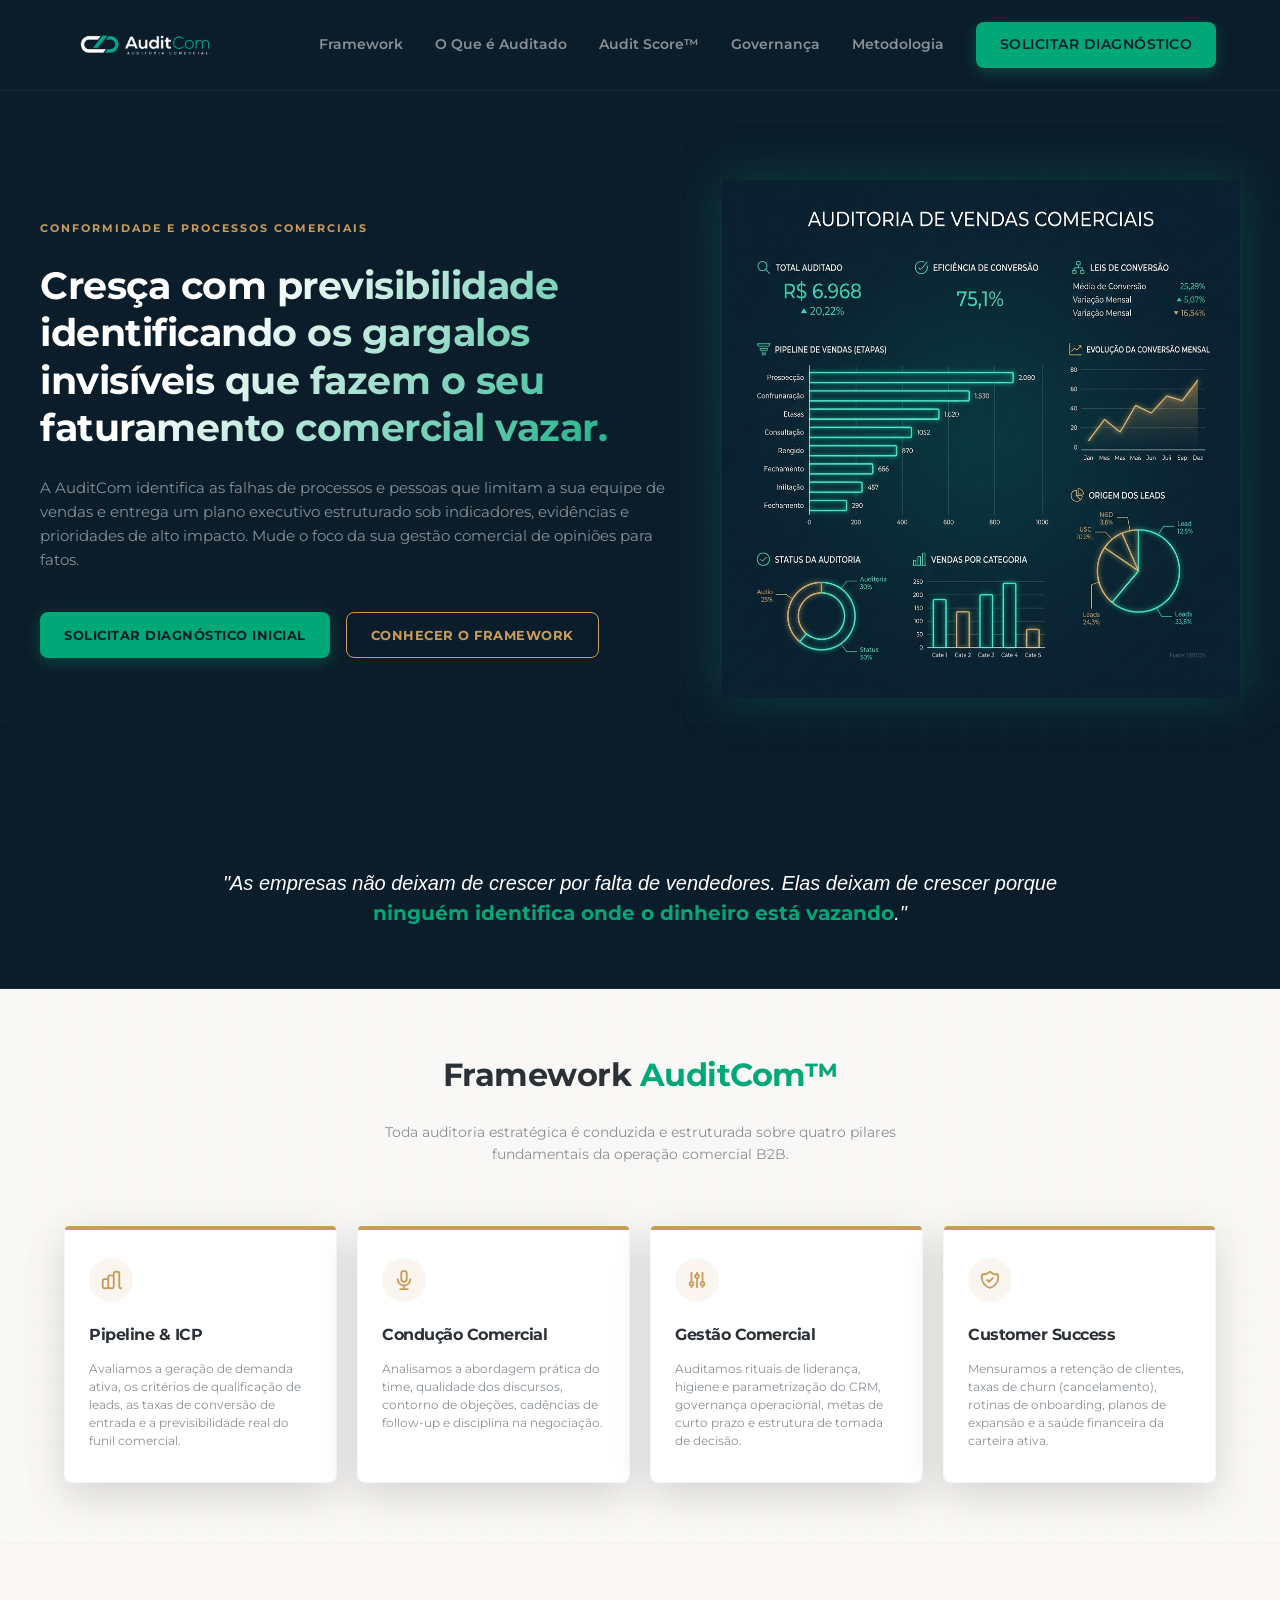
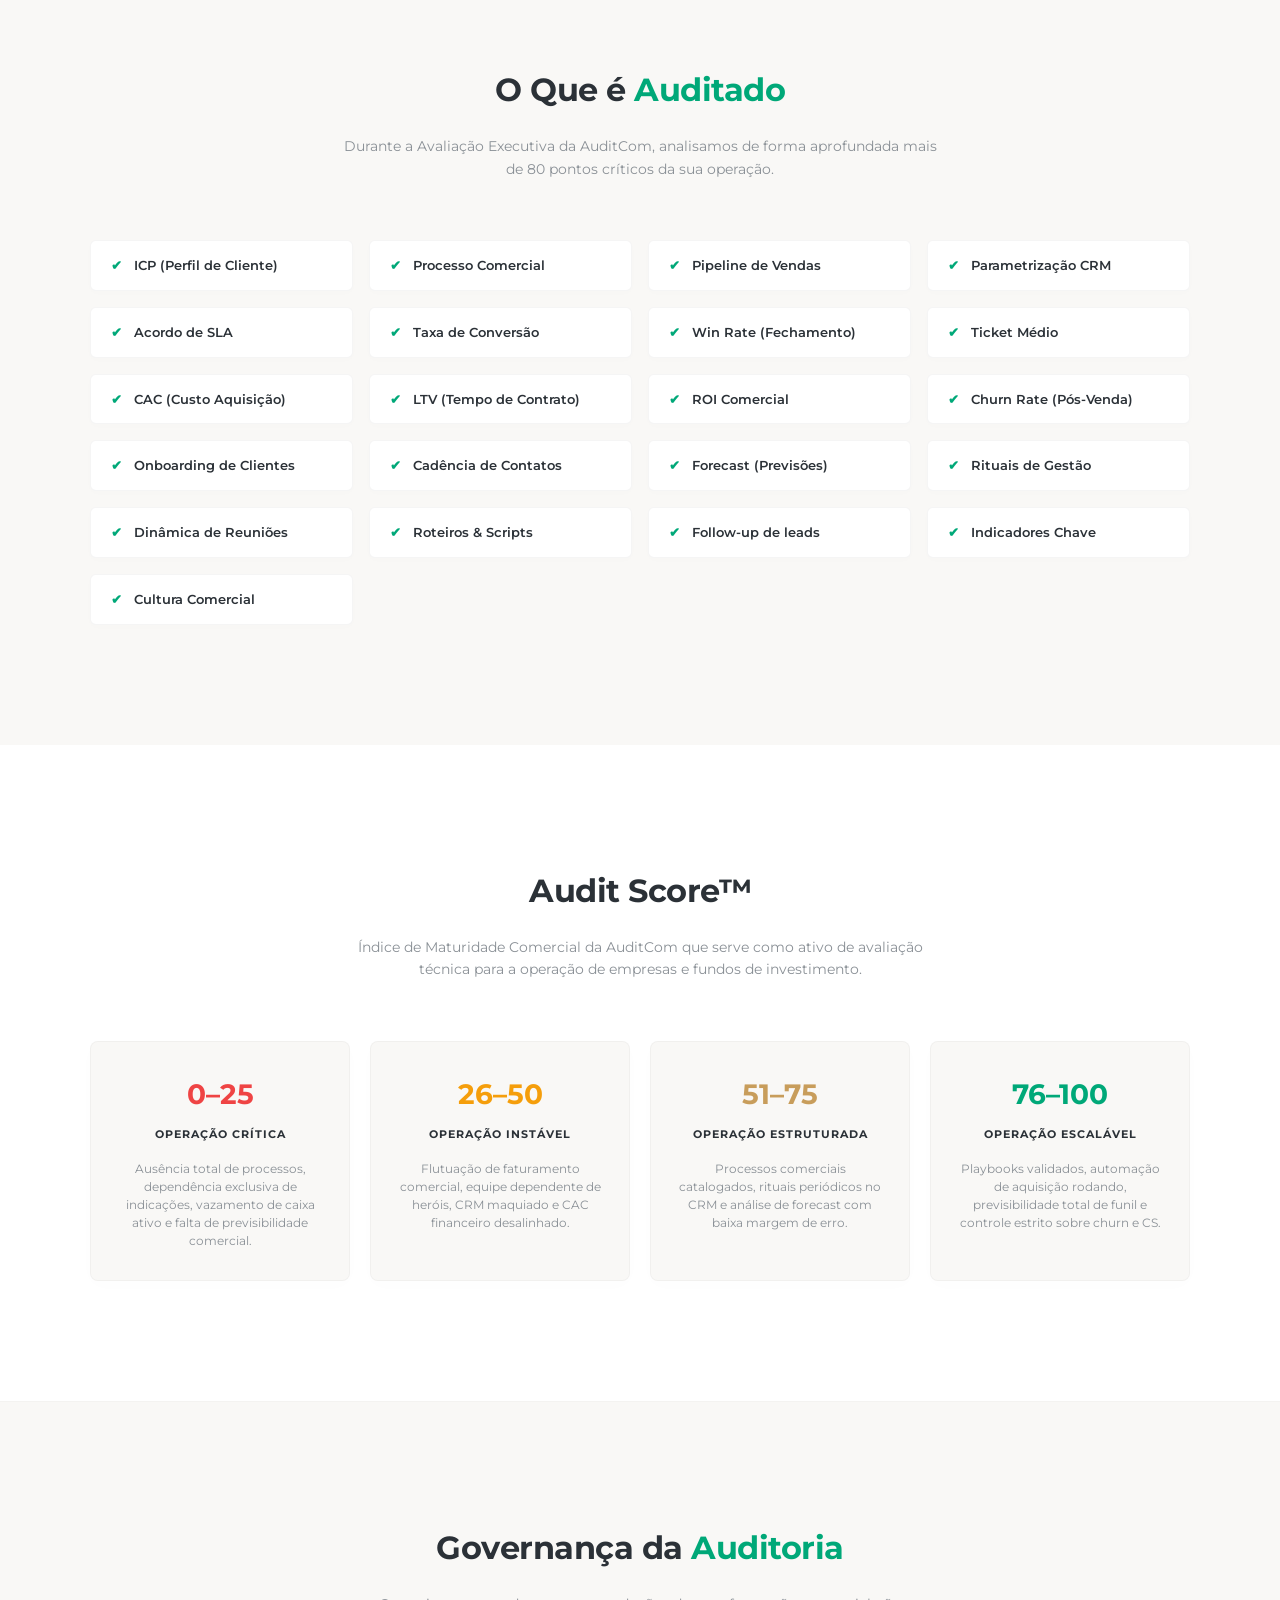
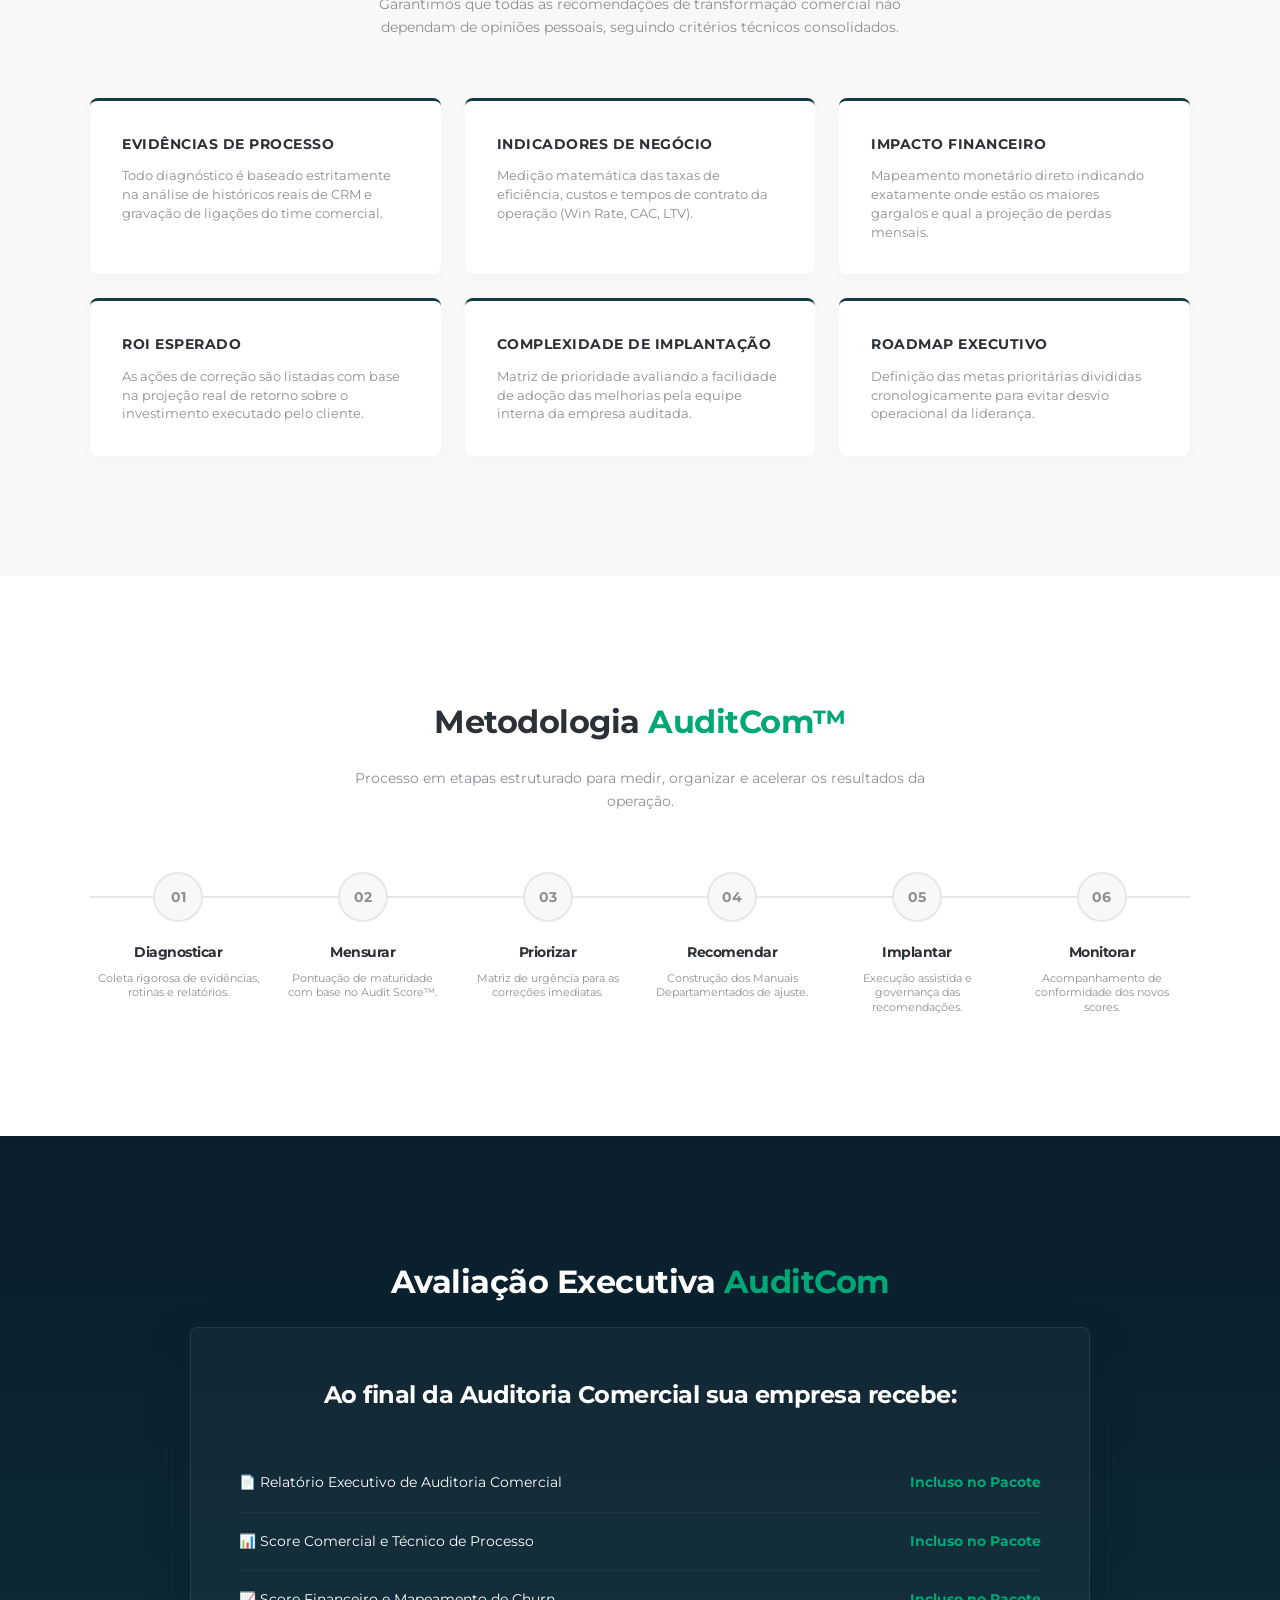
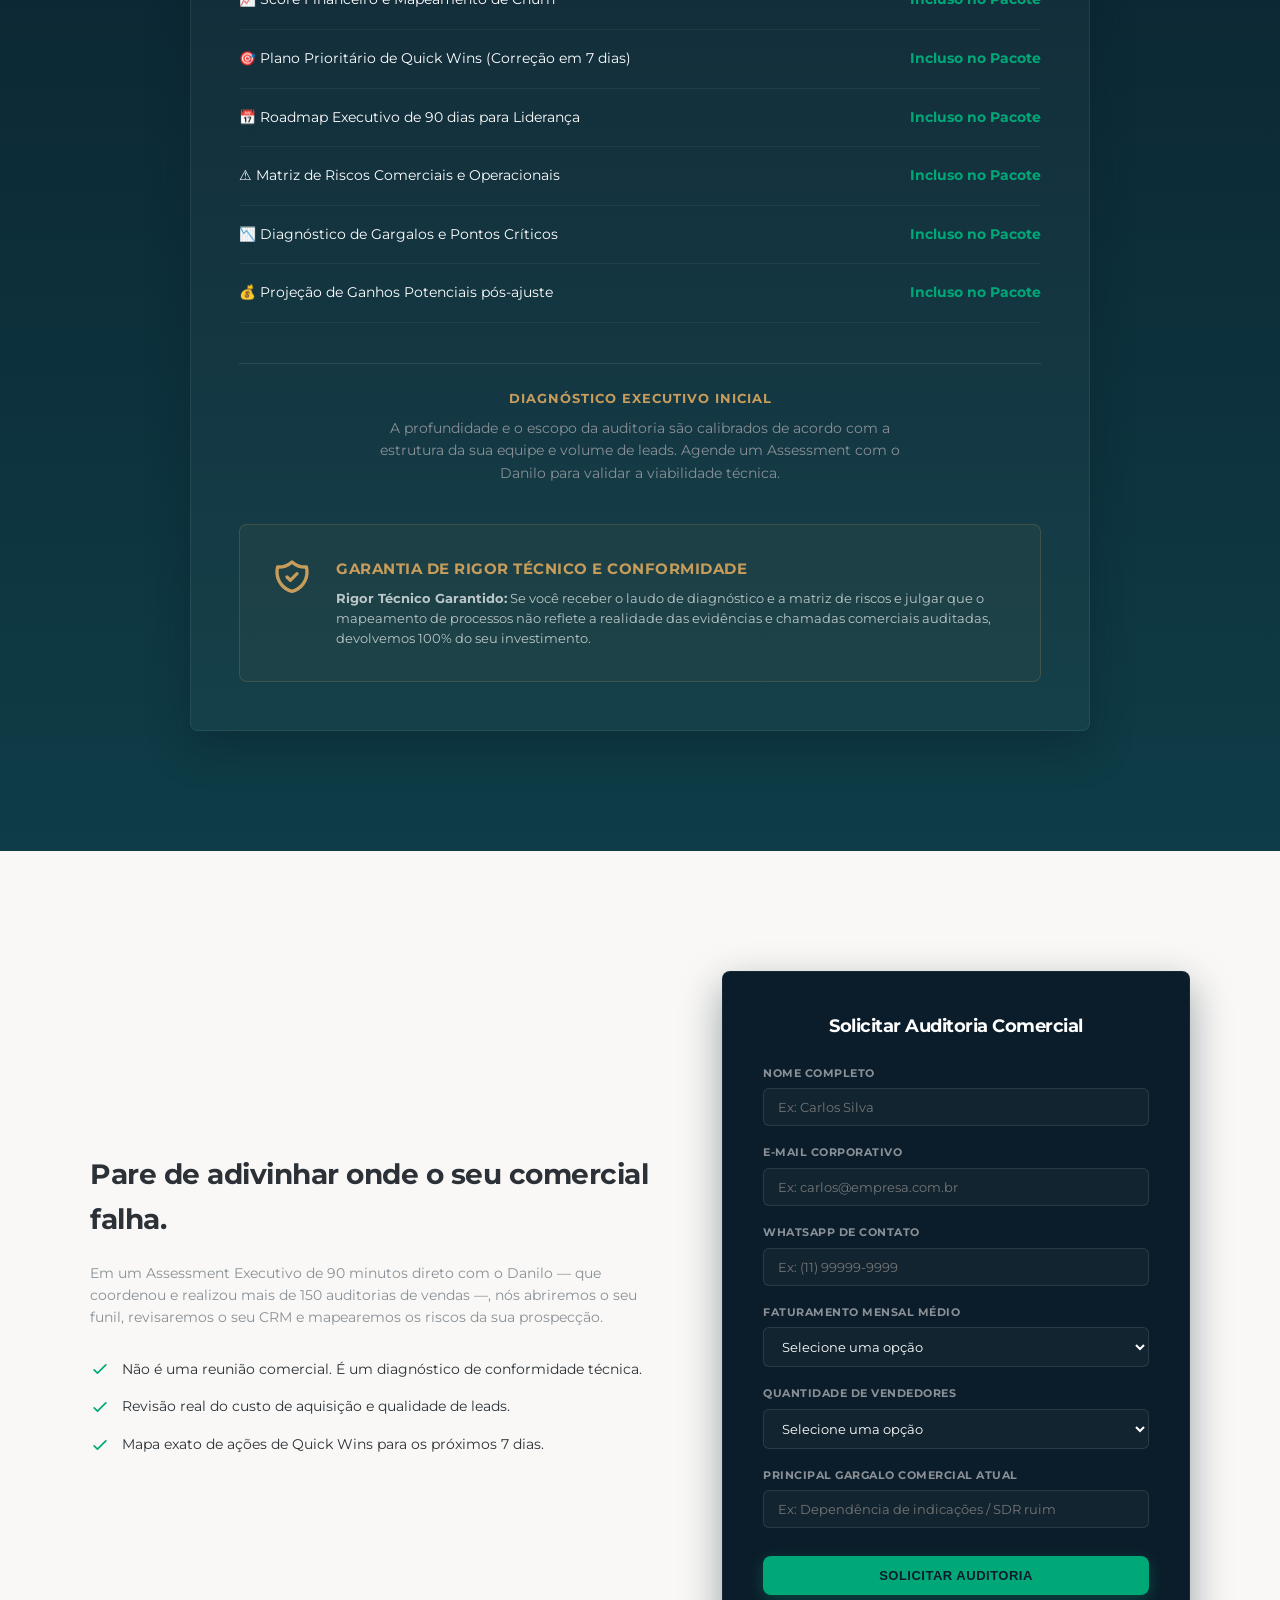
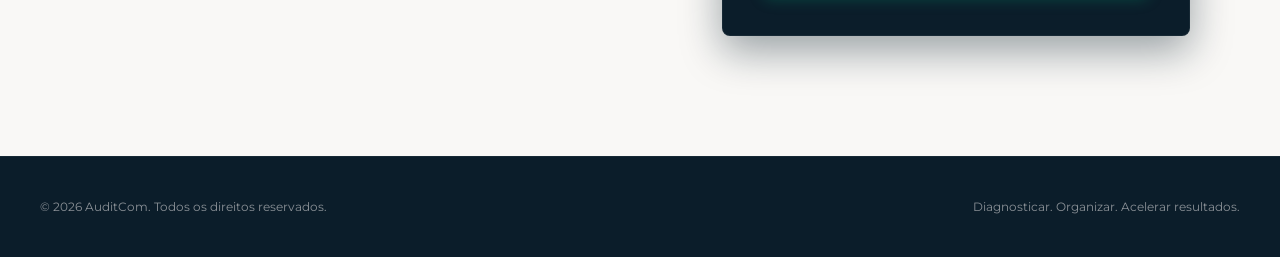
==== commit a8d34da8: "deploy: remove a secao de socios na vercel" ====
--- a/index.html
+++ b/index.html
@@ -361,31 +361,6 @@
     </div>
   </section>
 
-  <!-- Seção 8: Equipe Sócios -->
-  <section class="team-section" id="equipe">
-    <h2 class="section-title">Sócios e <span>Especialistas</span></h2>
-    <p class="section-subtitle">Liderança comercial e técnica por trás do diagnóstico e governança da sua empresa.</p>
-    
-    <div class="team-grid">
-      <div class="team-card">
-        <div class="team-name">Danilo Dellalibera</div>
-        <div class="team-role">Sócio Executivo</div>
-        <p class="team-bio">Especialista em Gestão Comercial B2B, análise de performance corporativa e governança em operações complexas de vendas de campo e tecnologia.</p>
-      </div>
-      
-      <div class="team-card">
-        <div class="team-name">Caíque</div>
-        <div class="team-role">Sócio Especialista</div>
-        <p class="team-bio">Especialista em estruturação de processos comerciais B2B, playbooks de condução de vendas, scripts de fechamento e conformidade de pipeline.</p>
-      </div>
-
-      <div class="team-card">
-        <div class="team-name">Larissa</div>
-        <div class="team-role">Sócia Especialista</div>
-        <p class="team-bio">Especialista em Customer Success, rotinas de passagem de bastão (handover), controle de taxas de churn e inteligência de base ativa de clientes.</p>
-      </div>
-    </div>
-  </section>
 
   <!-- Seção 9: Formulário de Conversão -->
   <section class="contact" id="agendar">
--- a/site.css
+++ b/site.css
@@ -81,10 +81,9 @@
 }
 
 .logo img {
-  height: 56px;
+  height: 70px;
   width: auto;
   display: block;
-  mix-blend-mode: screen; /* Transparência inteligente */
 }
 
 .nav-links {
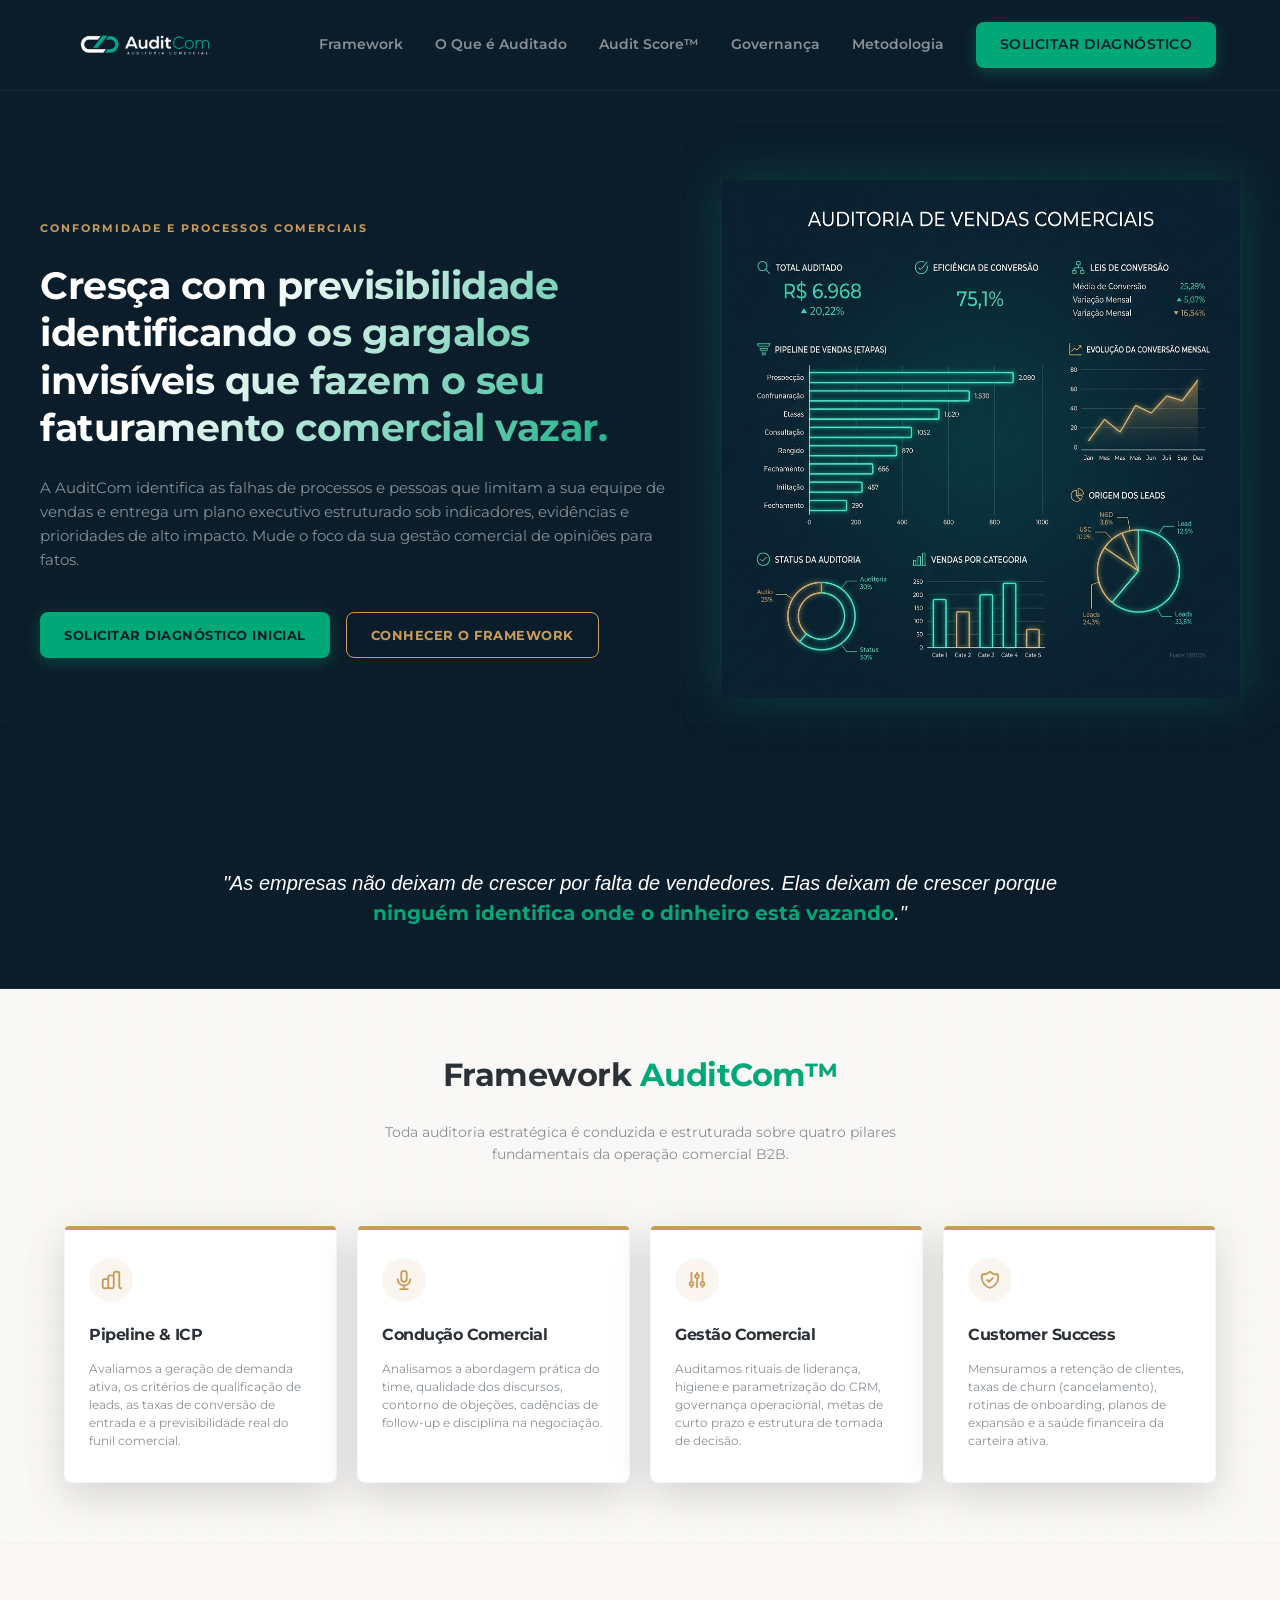
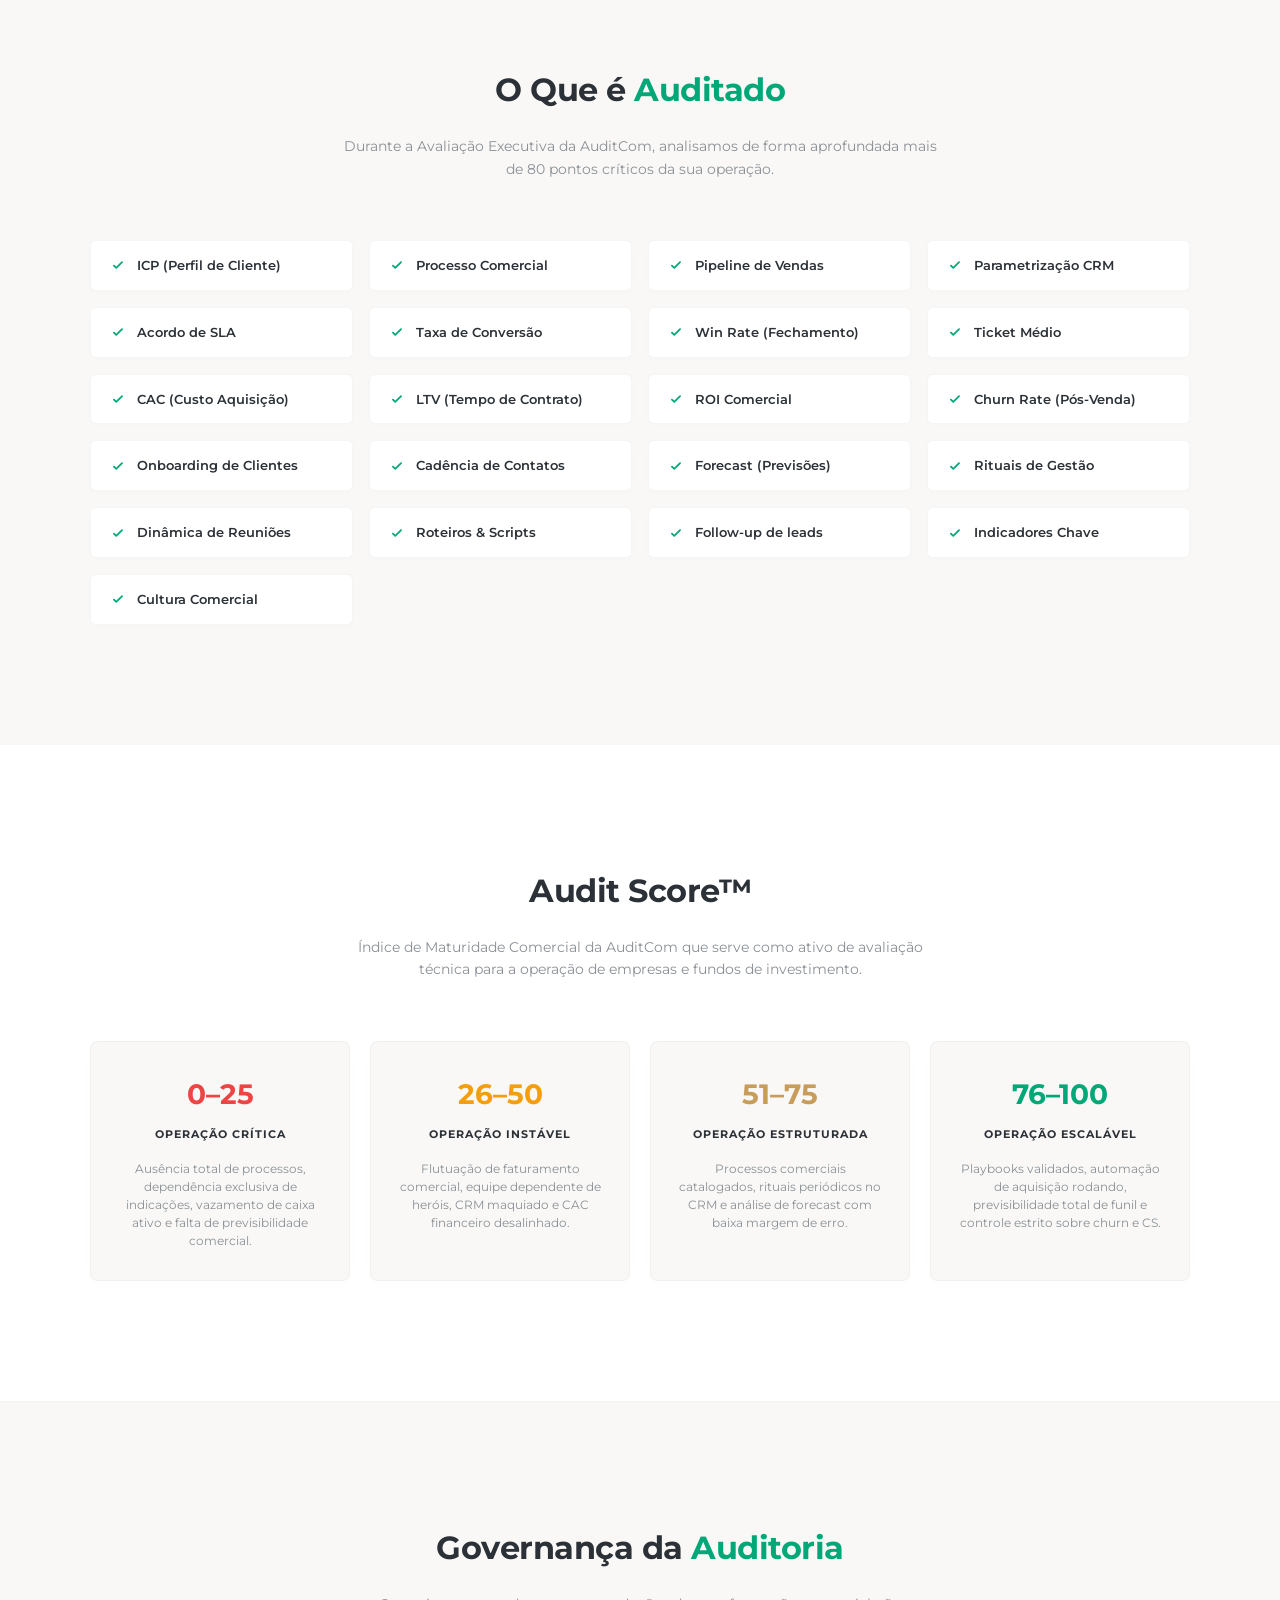
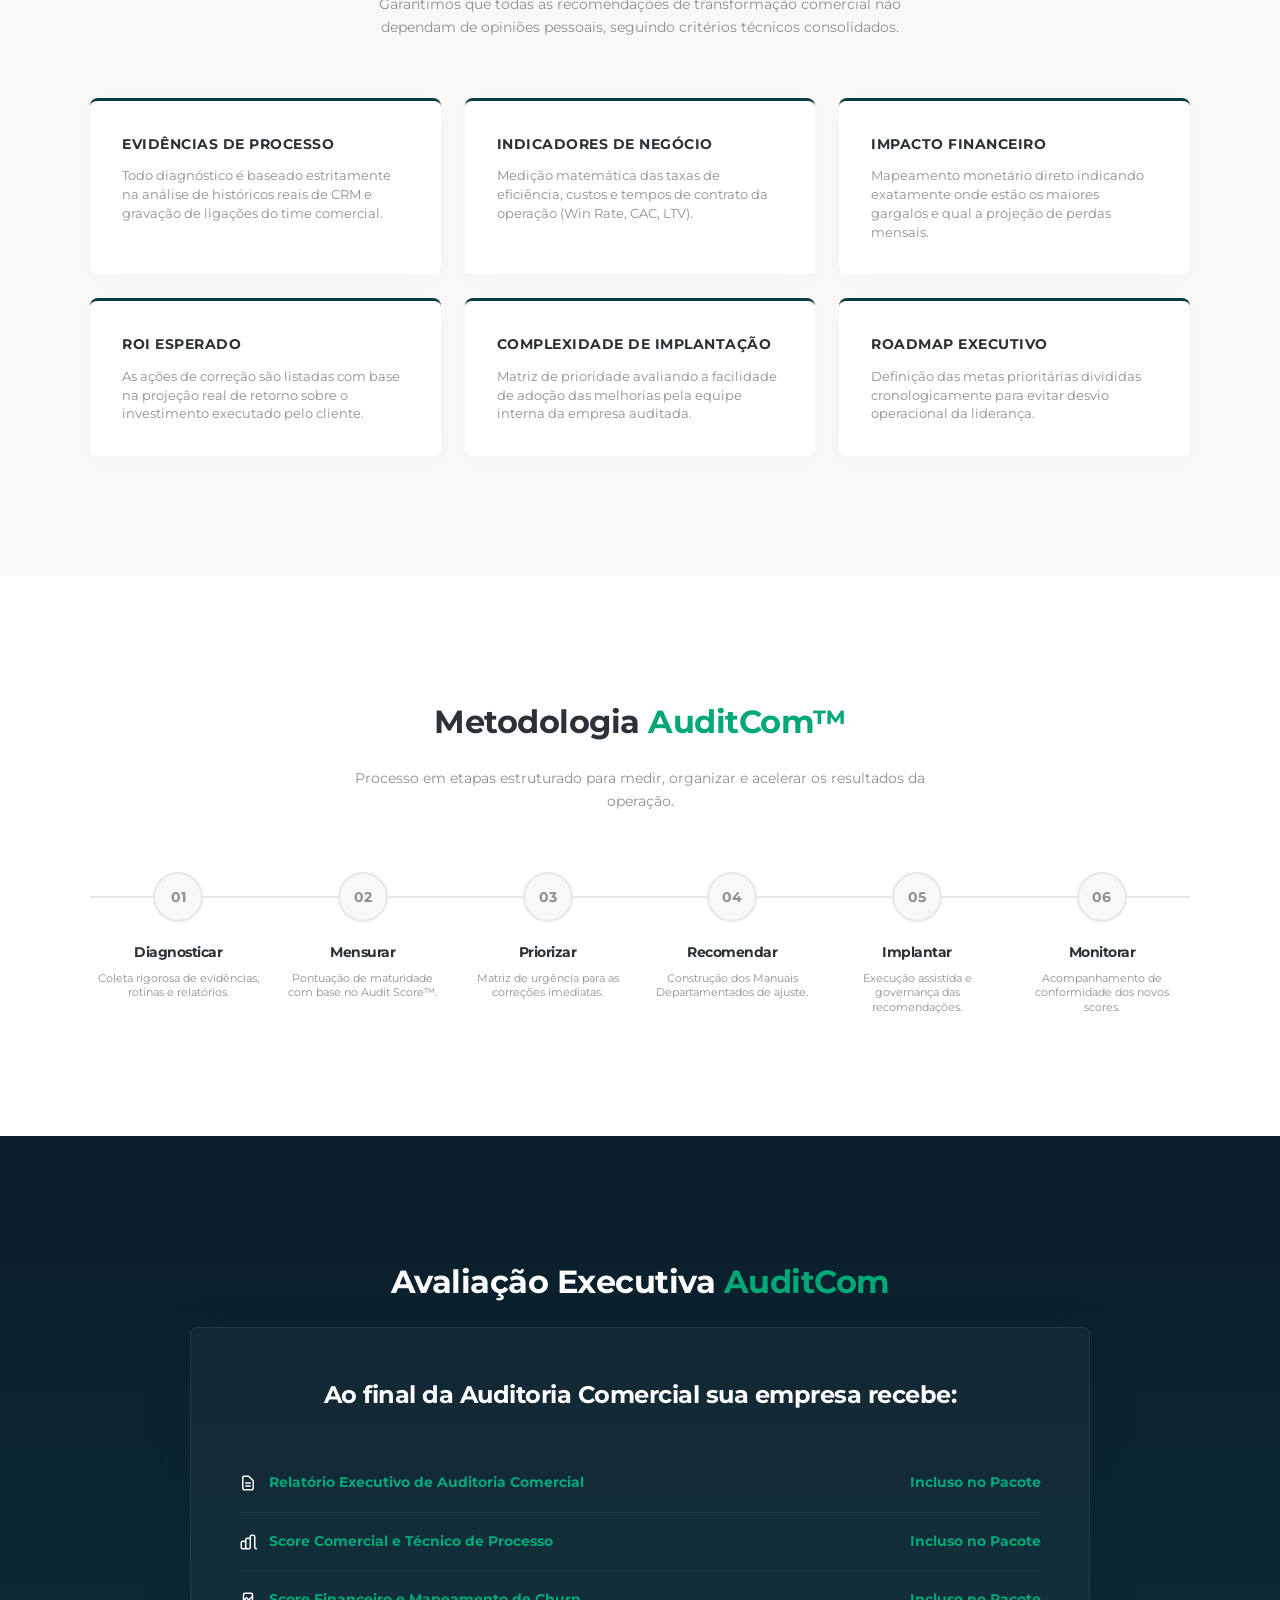
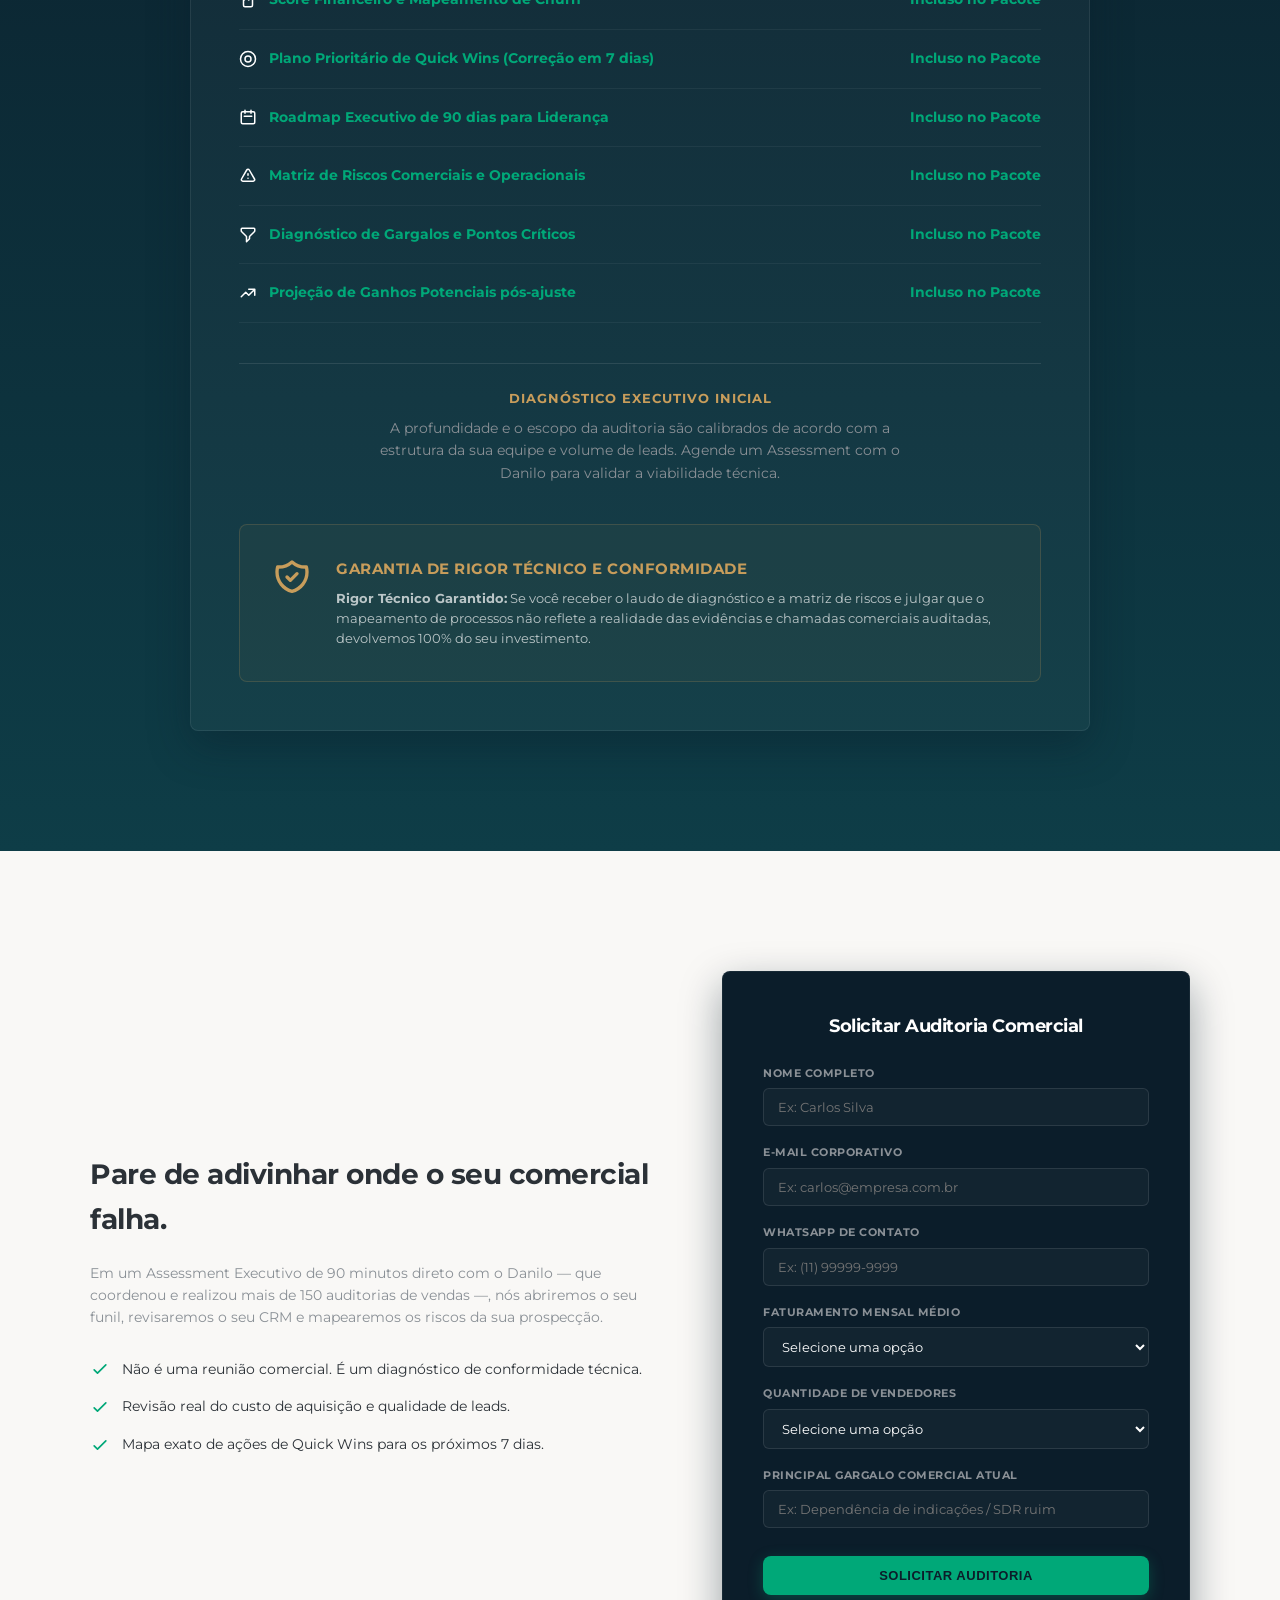
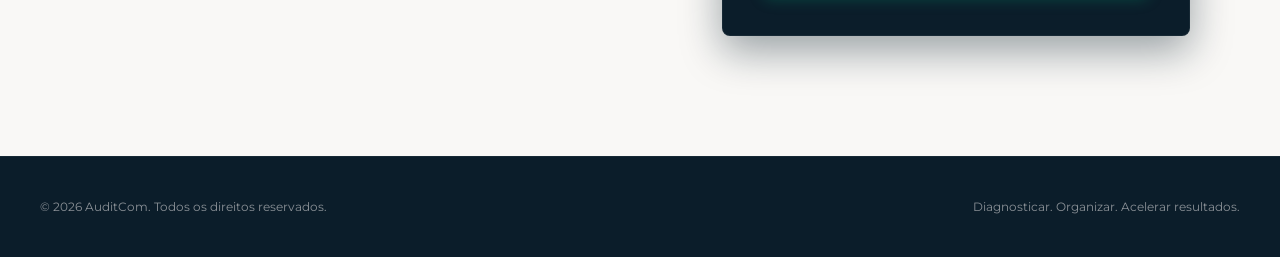
==== commit 713b7f09: "deploy: remove emojis e adiciona SVGs na vercel" ====
--- a/index.html
+++ b/index.html
@@ -108,67 +108,67 @@
     
     <div class="checklist-grid">
       <div class="checklist-item">
-        <span class="checklist-icon">✔</span> ICP (Perfil de Cliente)
-      </div>
-      <div class="checklist-item">
-        <span class="checklist-icon">✔</span> Processo Comercial
-      </div>
-      <div class="checklist-item">
-        <span class="checklist-icon">✔</span> Pipeline de Vendas
-      </div>
-      <div class="checklist-item">
-        <span class="checklist-icon">✔</span> Parametrização CRM
-      </div>
-      <div class="checklist-item">
-        <span class="checklist-icon">✔</span> Acordo de SLA
-      </div>
-      <div class="checklist-item">
-        <span class="checklist-icon">✔</span> Taxa de Conversão
-      </div>
-      <div class="checklist-item">
-        <span class="checklist-icon">✔</span> Win Rate (Fechamento)
-      </div>
-      <div class="checklist-item">
-        <span class="checklist-icon">✔</span> Ticket Médio
-      </div>
-      <div class="checklist-item">
-        <span class="checklist-icon">✔</span> CAC (Custo Aquisição)
-      </div>
-      <div class="checklist-item">
-        <span class="checklist-icon">✔</span> LTV (Tempo de Contrato)
-      </div>
-      <div class="checklist-item">
-        <span class="checklist-icon">✔</span> ROI Comercial
-      </div>
-      <div class="checklist-item">
-        <span class="checklist-icon">✔</span> Churn Rate (Pós-Venda)
-      </div>
-      <div class="checklist-item">
-        <span class="checklist-icon">✔</span> Onboarding de Clientes
-      </div>
-      <div class="checklist-item">
-        <span class="checklist-icon">✔</span> Cadência de Contatos
-      </div>
-      <div class="checklist-item">
-        <span class="checklist-icon">✔</span> Forecast (Previsões)
-      </div>
-      <div class="checklist-item">
-        <span class="checklist-icon">✔</span> Rituais de Gestão
-      </div>
-      <div class="checklist-item">
-        <span class="checklist-icon">✔</span> Dinâmica de Reuniões
-      </div>
-      <div class="checklist-item">
-        <span class="checklist-icon">✔</span> Roteiros & Scripts
-      </div>
-      <div class="checklist-item">
-        <span class="checklist-icon">✔</span> Follow-up de leads
-      </div>
-      <div class="checklist-item">
-        <span class="checklist-icon">✔</span> Indicadores Chave
-      </div>
-      <div class="checklist-item">
-        <span class="checklist-icon">✔</span> Cultura Comercial
+        <span class="checklist-icon"><svg width="14" height="14" fill="none" stroke="currentColor" stroke-width="3" viewBox="0 0 24 24"><path stroke-linecap="round" stroke-linejoin="round" d="M5 13l4 4L19 7"/></svg></span> ICP (Perfil de Cliente)
+      </div>
+      <div class="checklist-item">
+        <span class="checklist-icon"><svg width="14" height="14" fill="none" stroke="currentColor" stroke-width="3" viewBox="0 0 24 24"><path stroke-linecap="round" stroke-linejoin="round" d="M5 13l4 4L19 7"/></svg></span> Processo Comercial
+      </div>
+      <div class="checklist-item">
+        <span class="checklist-icon"><svg width="14" height="14" fill="none" stroke="currentColor" stroke-width="3" viewBox="0 0 24 24"><path stroke-linecap="round" stroke-linejoin="round" d="M5 13l4 4L19 7"/></svg></span> Pipeline de Vendas
+      </div>
+      <div class="checklist-item">
+        <span class="checklist-icon"><svg width="14" height="14" fill="none" stroke="currentColor" stroke-width="3" viewBox="0 0 24 24"><path stroke-linecap="round" stroke-linejoin="round" d="M5 13l4 4L19 7"/></svg></span> Parametrização CRM
+      </div>
+      <div class="checklist-item">
+        <span class="checklist-icon"><svg width="14" height="14" fill="none" stroke="currentColor" stroke-width="3" viewBox="0 0 24 24"><path stroke-linecap="round" stroke-linejoin="round" d="M5 13l4 4L19 7"/></svg></span> Acordo de SLA
+      </div>
+      <div class="checklist-item">
+        <span class="checklist-icon"><svg width="14" height="14" fill="none" stroke="currentColor" stroke-width="3" viewBox="0 0 24 24"><path stroke-linecap="round" stroke-linejoin="round" d="M5 13l4 4L19 7"/></svg></span> Taxa de Conversão
+      </div>
+      <div class="checklist-item">
+        <span class="checklist-icon"><svg width="14" height="14" fill="none" stroke="currentColor" stroke-width="3" viewBox="0 0 24 24"><path stroke-linecap="round" stroke-linejoin="round" d="M5 13l4 4L19 7"/></svg></span> Win Rate (Fechamento)
+      </div>
+      <div class="checklist-item">
+        <span class="checklist-icon"><svg width="14" height="14" fill="none" stroke="currentColor" stroke-width="3" viewBox="0 0 24 24"><path stroke-linecap="round" stroke-linejoin="round" d="M5 13l4 4L19 7"/></svg></span> Ticket Médio
+      </div>
+      <div class="checklist-item">
+        <span class="checklist-icon"><svg width="14" height="14" fill="none" stroke="currentColor" stroke-width="3" viewBox="0 0 24 24"><path stroke-linecap="round" stroke-linejoin="round" d="M5 13l4 4L19 7"/></svg></span> CAC (Custo Aquisição)
+      </div>
+      <div class="checklist-item">
+        <span class="checklist-icon"><svg width="14" height="14" fill="none" stroke="currentColor" stroke-width="3" viewBox="0 0 24 24"><path stroke-linecap="round" stroke-linejoin="round" d="M5 13l4 4L19 7"/></svg></span> LTV (Tempo de Contrato)
+      </div>
+      <div class="checklist-item">
+        <span class="checklist-icon"><svg width="14" height="14" fill="none" stroke="currentColor" stroke-width="3" viewBox="0 0 24 24"><path stroke-linecap="round" stroke-linejoin="round" d="M5 13l4 4L19 7"/></svg></span> ROI Comercial
+      </div>
+      <div class="checklist-item">
+        <span class="checklist-icon"><svg width="14" height="14" fill="none" stroke="currentColor" stroke-width="3" viewBox="0 0 24 24"><path stroke-linecap="round" stroke-linejoin="round" d="M5 13l4 4L19 7"/></svg></span> Churn Rate (Pós-Venda)
+      </div>
+      <div class="checklist-item">
+        <span class="checklist-icon"><svg width="14" height="14" fill="none" stroke="currentColor" stroke-width="3" viewBox="0 0 24 24"><path stroke-linecap="round" stroke-linejoin="round" d="M5 13l4 4L19 7"/></svg></span> Onboarding de Clientes
+      </div>
+      <div class="checklist-item">
+        <span class="checklist-icon"><svg width="14" height="14" fill="none" stroke="currentColor" stroke-width="3" viewBox="0 0 24 24"><path stroke-linecap="round" stroke-linejoin="round" d="M5 13l4 4L19 7"/></svg></span> Cadência de Contatos
+      </div>
+      <div class="checklist-item">
+        <span class="checklist-icon"><svg width="14" height="14" fill="none" stroke="currentColor" stroke-width="3" viewBox="0 0 24 24"><path stroke-linecap="round" stroke-linejoin="round" d="M5 13l4 4L19 7"/></svg></span> Forecast (Previsões)
+      </div>
+      <div class="checklist-item">
+        <span class="checklist-icon"><svg width="14" height="14" fill="none" stroke="currentColor" stroke-width="3" viewBox="0 0 24 24"><path stroke-linecap="round" stroke-linejoin="round" d="M5 13l4 4L19 7"/></svg></span> Rituais de Gestão
+      </div>
+      <div class="checklist-item">
+        <span class="checklist-icon"><svg width="14" height="14" fill="none" stroke="currentColor" stroke-width="3" viewBox="0 0 24 24"><path stroke-linecap="round" stroke-linejoin="round" d="M5 13l4 4L19 7"/></svg></span> Dinâmica de Reuniões
+      </div>
+      <div class="checklist-item">
+        <span class="checklist-icon"><svg width="14" height="14" fill="none" stroke="currentColor" stroke-width="3" viewBox="0 0 24 24"><path stroke-linecap="round" stroke-linejoin="round" d="M5 13l4 4L19 7"/></svg></span> Roteiros & Scripts
+      </div>
+      <div class="checklist-item">
+        <span class="checklist-icon"><svg width="14" height="14" fill="none" stroke="currentColor" stroke-width="3" viewBox="0 0 24 24"><path stroke-linecap="round" stroke-linejoin="round" d="M5 13l4 4L19 7"/></svg></span> Follow-up de leads
+      </div>
+      <div class="checklist-item">
+        <span class="checklist-icon"><svg width="14" height="14" fill="none" stroke="currentColor" stroke-width="3" viewBox="0 0 24 24"><path stroke-linecap="round" stroke-linejoin="round" d="M5 13l4 4L19 7"/></svg></span> Indicadores Chave
+      </div>
+      <div class="checklist-item">
+        <span class="checklist-icon"><svg width="14" height="14" fill="none" stroke="currentColor" stroke-width="3" viewBox="0 0 24 24"><path stroke-linecap="round" stroke-linejoin="round" d="M5 13l4 4L19 7"/></svg></span> Cultura Comercial
       </div>
     </div>
   </section>
@@ -310,35 +310,75 @@
       </div>
       <div class="offer-items">
         <div class="offer-item">
-          <span>📄 Relatório Executivo de Auditoria Comercial</span>
-          <span>Incluso no Pacote</span>
-        </div>
-        <div class="offer-item">
-          <span>📊 Score Comercial e Técnico de Processo</span>
-          <span>Incluso no Pacote</span>
-        </div>
-        <div class="offer-item">
-          <span>📈 Score Financeiro e Mapeamento de Churn</span>
-          <span>Incluso no Pacote</span>
-        </div>
-        <div class="offer-item">
-          <span>🎯 Plano Prioritário de Quick Wins (Correção em 7 dias)</span>
-          <span>Incluso no Pacote</span>
-        </div>
-        <div class="offer-item">
-          <span>📅 Roadmap Executivo de 90 dias para Liderança</span>
-          <span>Incluso no Pacote</span>
-        </div>
-        <div class="offer-item">
-          <span>⚠ Matriz de Riscos Comerciais e Operacionais</span>
-          <span>Incluso no Pacote</span>
-        </div>
-        <div class="offer-item">
-          <span>📉 Diagnóstico de Gargalos e Pontos Críticos</span>
-          <span>Incluso no Pacote</span>
-        </div>
-        <div class="offer-item">
-          <span>💰 Projeção de Ganhos Potenciais pós-ajuste</span>
+          <div class="offer-item-content">
+            <span class="offer-item-icon">
+              <svg width="18" height="18" fill="none" stroke="currentColor" stroke-width="2" viewBox="0 0 24 24"><path stroke-linecap="round" stroke-linejoin="round" d="M9 12h6m-6 4h6m2 5H7a2 2 0 01-2-2V5a2 2 0 012-2h5.586a1 1 0 01.707.293l5.414 5.414a1 1 0 01.293.707V19a2 2 0 01-2 2z"/></svg>
+            </span>
+            <span>Relatório Executivo de Auditoria Comercial</span>
+          </div>
+          <span>Incluso no Pacote</span>
+        </div>
+        <div class="offer-item">
+          <div class="offer-item-content">
+            <span class="offer-item-icon">
+              <svg width="18" height="18" fill="none" stroke="currentColor" stroke-width="2" viewBox="0 0 24 24"><path stroke-linecap="round" stroke-linejoin="round" d="M9 19v-6a2 2 0 00-2-2H5a2 2 0 00-2 2v6a2 2 0 002 2h2a2 2 0 002-2m0 0V9a2 2 0 012-2h2a2 2 0 012 2v10m-6 0a2 2 0 002 2h2a2 2 0 002-2m0 0V5a2 2 0 012-2h2a2 2 0 012 2v14a2 2 0 002 2h2a2 2 0 002-2"/></svg>
+            </span>
+            <span>Score Comercial e Técnico de Processo</span>
+          </div>
+          <span>Incluso no Pacote</span>
+        </div>
+        <div class="offer-item">
+          <div class="offer-item-content">
+            <span class="offer-item-icon">
+              <svg width="18" height="18" fill="none" stroke="currentColor" stroke-width="2" viewBox="0 0 24 24"><path stroke-linecap="round" stroke-linejoin="round" d="M7 12l3-3 3 3 4-4M8 21h8a2 2 0 002-2V5a2 2 0 00-2-2H8a2 2 0 00-2 2v14a2 2 0 002 2z"/></svg>
+            </span>
+            <span>Score Financeiro e Mapeamento de Churn</span>
+          </div>
+          <span>Incluso no Pacote</span>
+        </div>
+        <div class="offer-item">
+          <div class="offer-item-content">
+            <span class="offer-item-icon">
+              <svg width="18" height="18" fill="none" stroke="currentColor" stroke-width="2" viewBox="0 0 24 24"><path stroke-linecap="round" stroke-linejoin="round" d="M12 22c5.523 0 10-4.477 10-10S17.523 2 12 2 2 6.477 2 12s4.477 10 10 10zm0-6c2.209 0 4-1.791 4-4s-1.791-4-4-4-4 1.791-4 4 1.791 4 4 4z"/></svg>
+            </span>
+            <span>Plano Prioritário de Quick Wins (Correção em 7 dias)</span>
+          </div>
+          <span>Incluso no Pacote</span>
+        </div>
+        <div class="offer-item">
+          <div class="offer-item-content">
+            <span class="offer-item-icon">
+              <svg width="18" height="18" fill="none" stroke="currentColor" stroke-width="2" viewBox="0 0 24 24"><path stroke-linecap="round" stroke-linejoin="round" d="M8 7V3m8 4V3m-9 8h10M5 21h14a2 2 0 002-2V7a2 2 0 00-2-2H5a2 2 0 00-2 2v12a2 2 0 002 2z"/></svg>
+            </span>
+            <span>Roadmap Executivo de 90 dias para Liderança</span>
+          </div>
+          <span>Incluso no Pacote</span>
+        </div>
+        <div class="offer-item">
+          <div class="offer-item-content">
+            <span class="offer-item-icon">
+              <svg width="18" height="18" fill="none" stroke="currentColor" stroke-width="2" viewBox="0 0 24 24"><path stroke-linecap="round" stroke-linejoin="round" d="M12 9v2m0 4h.01m-6.938 4h13.856c1.54 0 2.502-1.667 1.732-3L13.732 4c-.77-1.333-2.694-1.333-3.464 0L3.34 16c-.77 1.333.192 3 1.732 3z"/></svg>
+            </span>
+            <span>Matriz de Riscos Comerciais e Operacionais</span>
+          </div>
+          <span>Incluso no Pacote</span>
+        </div>
+        <div class="offer-item">
+          <div class="offer-item-content">
+            <span class="offer-item-icon">
+              <svg width="18" height="18" fill="none" stroke="currentColor" stroke-width="2" viewBox="0 0 24 24"><path stroke-linecap="round" stroke-linejoin="round" d="M3 4a1 1 0 011-1h16a1 1 0 011 1v2.586a1 1 0 01-.293.707l-6.414 6.414a1 1 0 00-.293.707V17l-4 4v-6.586a1 1 0 00-.293-.707L3.293 7.293A1 1 0 013 6.586V4z"/></svg>
+            </span>
+            <span>Diagnóstico de Gargalos e Pontos Críticos</span>
+          </div>
+          <span>Incluso no Pacote</span>
+        </div>
+        <div class="offer-item">
+          <div class="offer-item-content">
+            <span class="offer-item-icon">
+              <svg width="18" height="18" fill="none" stroke="currentColor" stroke-width="2" viewBox="0 0 24 24"><path stroke-linecap="round" stroke-linejoin="round" d="M13 7h8m0 0v8m0-8l-8 8-4-4-6 6"/></svg>
+            </span>
+            <span>Projeção de Ganhos Potenciais pós-ajuste</span>
+          </div>
           <span>Incluso no Pacote</span>
         </div>
       </div>
--- a/site.css
+++ b/site.css
@@ -710,9 +710,23 @@
 .offer-item {
   display: flex;
   justify-content: space-between;
+  align-items: center;
   padding: 18px 0;
   border-bottom: 1px solid rgba(255, 255, 255, 0.05);
   font-size: 13.5px;
+}
+
+.offer-item-content {
+  display: flex;
+  align-items: center;
+  gap: 12px;
+}
+
+.offer-item-icon {
+  color: var(--color-accent);
+  display: flex;
+  align-items: center;
+  flex-shrink: 0;
 }
 
 .offer-item span:first-child {
